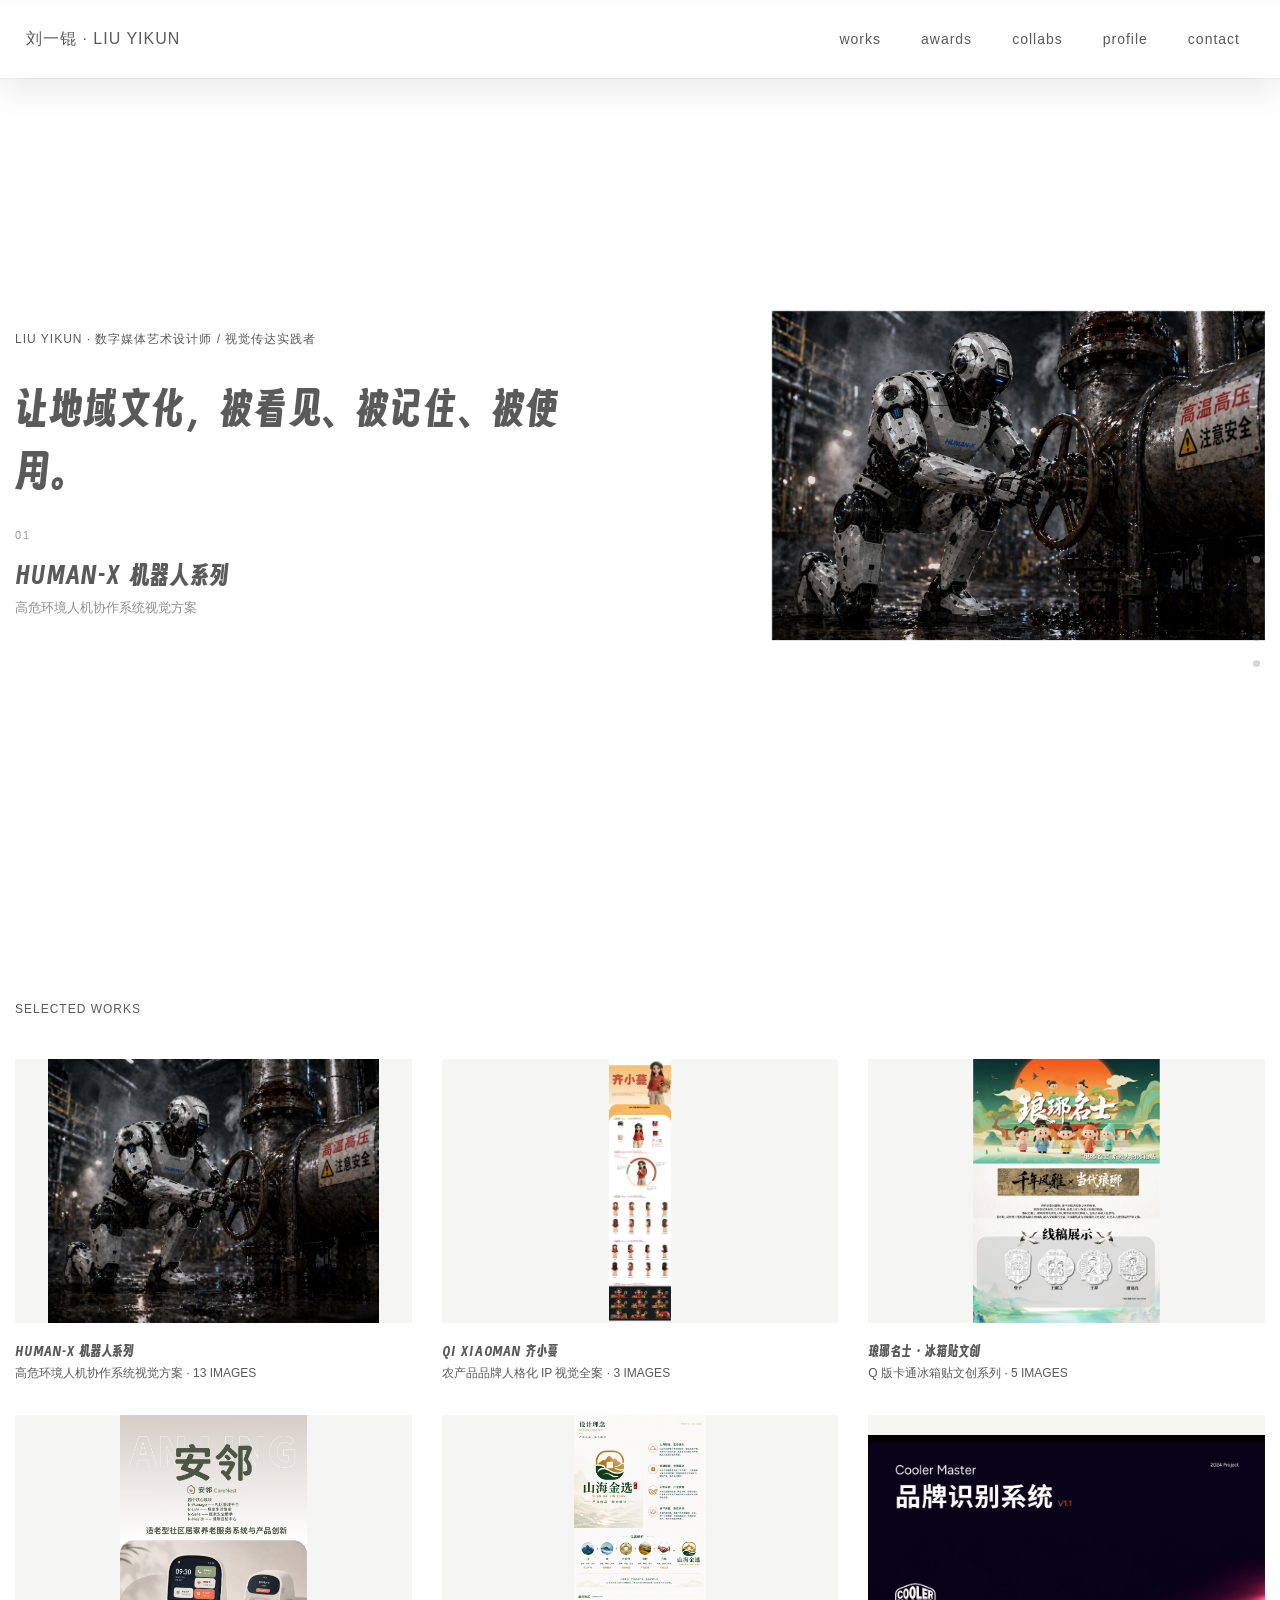
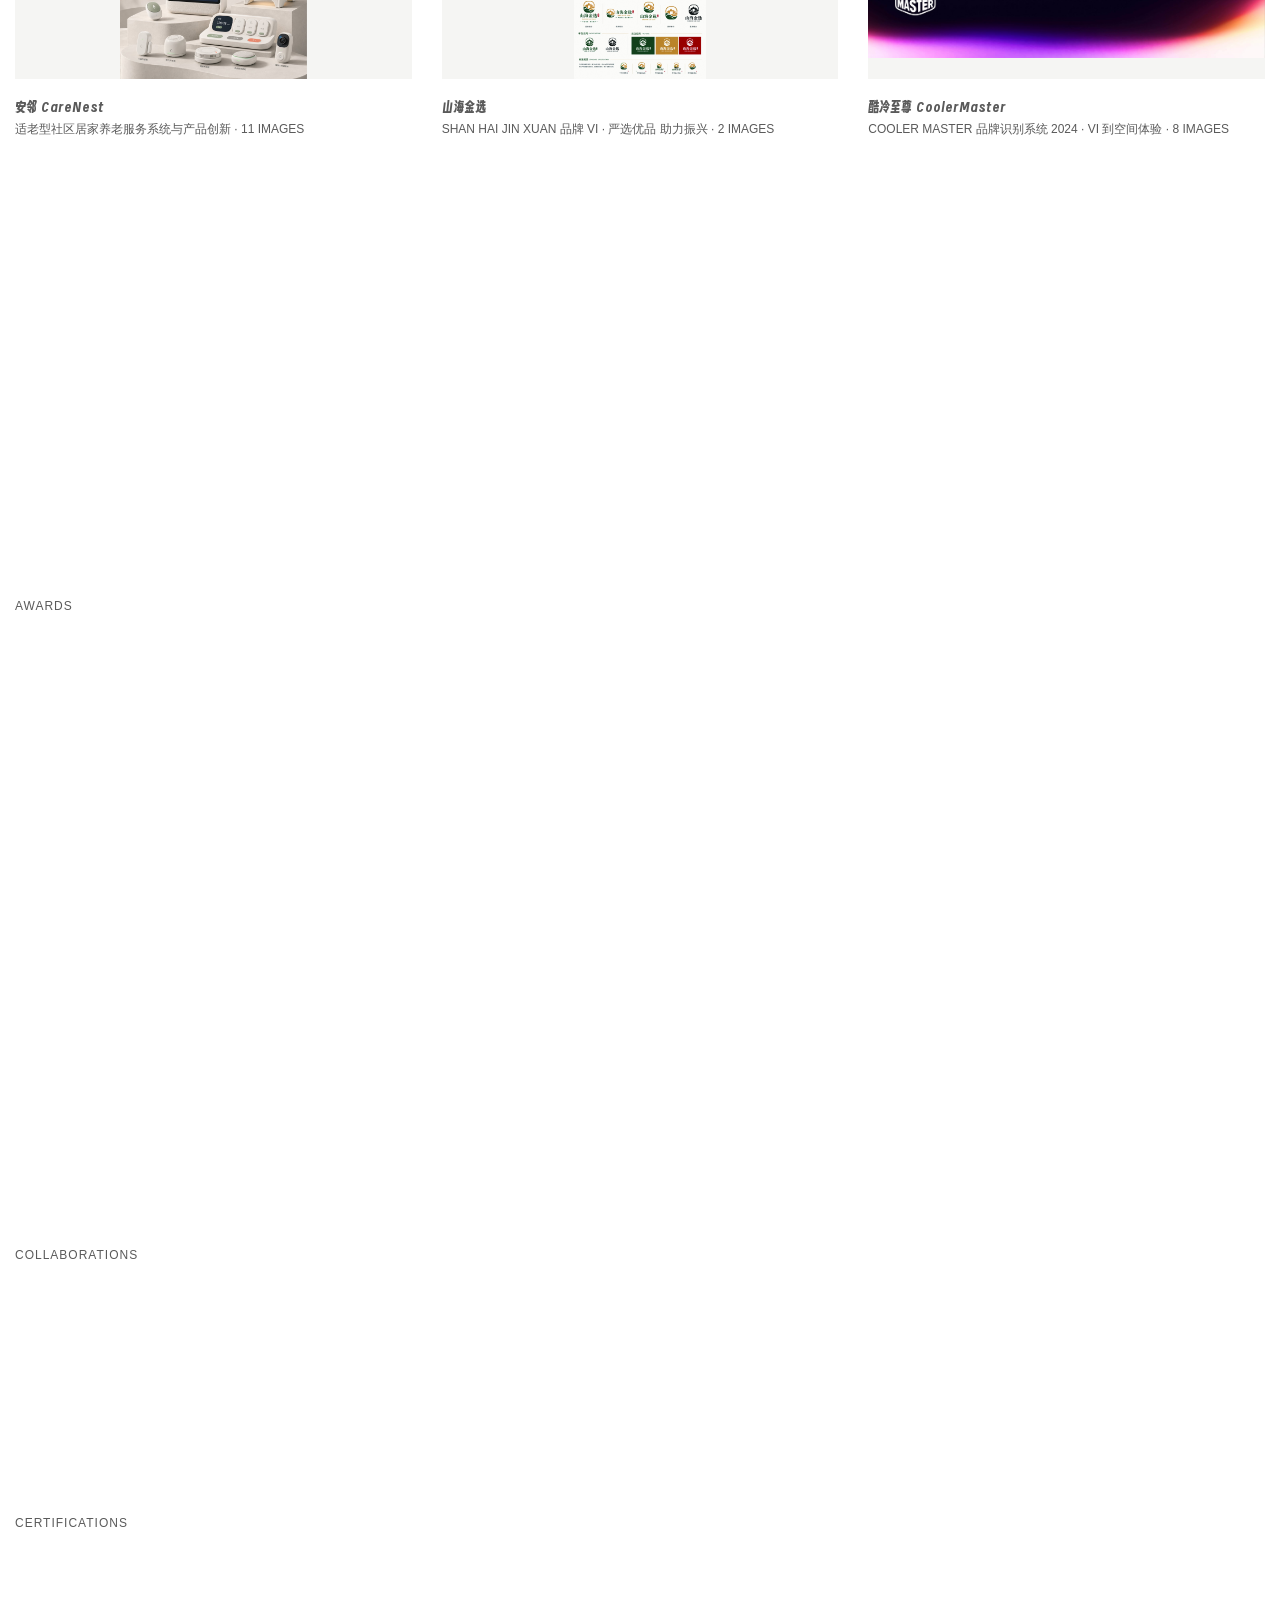
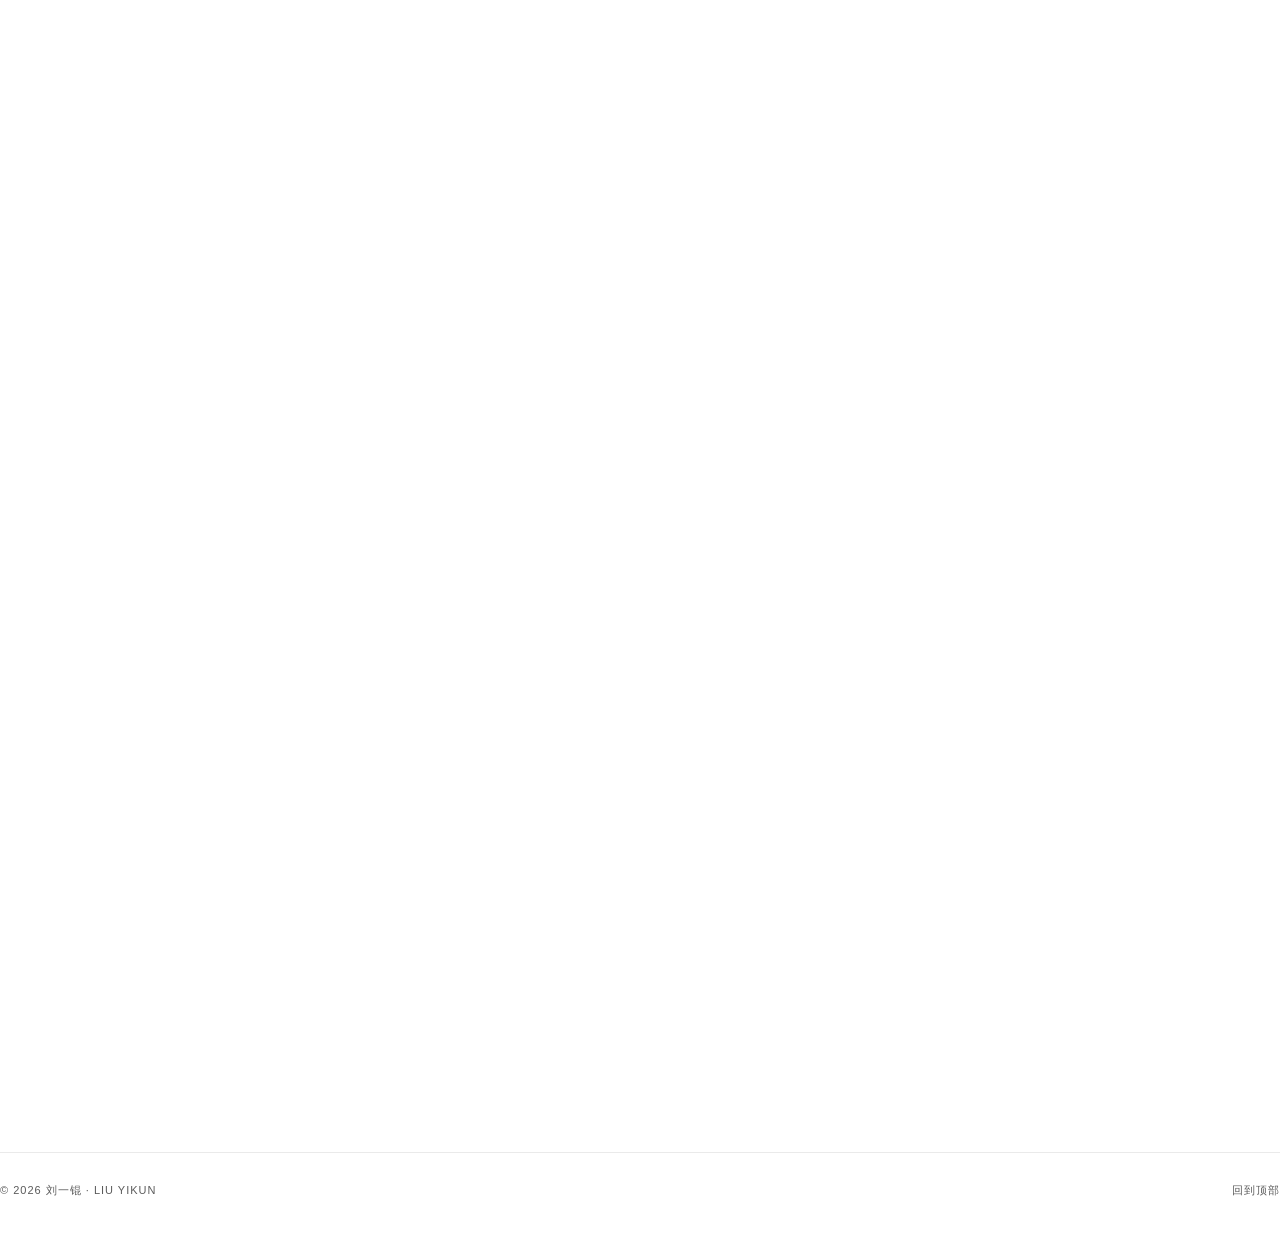
==== index.html @ 80d23b9e "portfolio site" ====
<!DOCTYPE html>
<html lang="zh-CN">
<head>
<meta charset="UTF-8">
<meta name="viewport" content="width=device-width, initial-scale=1.0">
<title>刘一锟 — 作品集 / PORTFOLIO</title>
<link rel="stylesheet" href="style.css">
<script src="nav.js" defer></script>
</head>
<body>

<nav class="top" id="siteTop" aria-label="主导航">
  <div class="peek" role="button" tabindex="0" aria-label="展开导航菜单" aria-expanded="false" title="展开导航"></div>
  <div class="bar">
    <div class="logo"><a href="#top">刘一锟 · LIU YIKUN</a></div>
    <div class="menu">
      <a href="#works">works</a>
      <a href="#awards">awards</a>
      <a href="#collabs">collabs</a>
      <a href="#profile">profile</a>
      <a href="#contact">contact</a>
    </div>
  </div>
</nav>

<main id="top">

  <!-- 首屏：定位语 + 右侧作品图卡轮播 -->
  <header class="hero rv">
    <div class="hero-copy">
      <p class="pre">LIU YIKUN · 数字媒体艺术设计师 / 视觉传达实践者</p>
      <p class="claim">让地域文化，被看见、被记住、被使用。</p>
      <!-- 左侧文案随右侧轮播联动：序号 / 项目名 / 一句话简介；点击整块进入当前项目详情页 -->
      <a class="hero-worklink" id="heroWorkLink" href="work-human-x.html" aria-label="查看当前项目详情页：HUMAN-X 机器人系列">
        <span class="h-no">01</span>
        <h1 class="h-name">HUMAN-X 机器人系列</h1>
        <p class="h-desc">高危环境人机协作系统视觉方案</p>
      </a>
    </div>
    <div class="pic">
      <!-- 右侧图卡轮播：约 4s 淡入淡出自动切换；悬停/按住暂停；点击图卡进入对应作品页 -->
      <div class="hero-slider" id="heroSlider">
        <a class="hero-slide is-active" href="work-human-x.html">
          <img src="assets/images/robot-01.png" alt="HUMAN-X 机器人系列 · 高危环境人机协作系统视觉方案" onerror="this.closest('.hero-slide').classList.add('is-broken');this.dispatchEvent(new Event('slidebroken',{bubbles:true}))">
        </a>
        <a class="hero-slide" href="work-qi-xiaoman.html">
          <img src="assets/images/hero.webp" alt="齐小蔓 · 农产品品牌人格化 IP 视觉全案 主视觉" onerror="this.closest('.hero-slide').classList.add('is-broken');this.dispatchEvent(new Event('slidebroken',{bubbles:true}))">
        </a>
        <a class="hero-slide" href="work-chengqiao.html">
          <img src="assets/images/chengqiao/kv-cover.jpg" alt="程家桥 · 人文生态骑行挑战赛活动视觉" onerror="this.closest('.hero-slide').classList.add('is-broken');this.dispatchEvent(new Event('slidebroken',{bubbles:true}))">
        </a>
        <a class="hero-slide" href="work-shanhai.html">
          <img src="assets/images/shanhai/shanhai-hero.jpg" alt="山海金选 · 品牌 VI 视觉系统 · 元素解析与组合规范" onerror="this.closest('.hero-slide').classList.add('is-broken');this.dispatchEvent(new Event('slidebroken',{bubbles:true}))">
        </a>
        <a class="hero-slide" href="work-coolermaster.html">
          <img src="assets/images/coolermaster/coolermaster-01.jpg" alt="酷冷至尊 · 品牌识别系统 2024" onerror="this.closest('.hero-slide').classList.add('is-broken');this.dispatchEvent(new Event('slidebroken',{bubbles:true}))">
        </a>
        <div class="hero-dots" role="tablist" aria-label="代表作品轮播，点击小圆点切换展示">
          <button class="hero-dot is-active" type="button" role="tab" aria-selected="true" aria-label="切换到 HUMAN-X 机器人系列"></button>
          <button class="hero-dot" type="button" role="tab" aria-selected="false" aria-label="切换到 齐小蔓"></button>
          <button class="hero-dot" type="button" role="tab" aria-selected="false" aria-label="切换到 程家桥"></button>
          <button class="hero-dot" type="button" role="tab" aria-selected="false" aria-label="切换到 山海金选"></button>
          <button class="hero-dot" type="button" role="tab" aria-selected="false" aria-label="切换到 酷冷至尊"></button>
        </div>
        <span class="hero-line" aria-hidden="true"><span class="fill"></span></span>
      </div>
    </div>
  </header>

  <!-- 三个作品格子入口 -->
  <section class="sec wrap" id="works">
    <div class="sec-head">
      <span class="tt">SELECTED WORKS</span>
    </div>
    <div class="works-grid">
      <a class="wcard rv" href="work-human-x.html">
        <div class="thumb">
          <img class="a" src="assets/images/robot-01.png" alt="HUMAN-X 机器人系列主视觉">
          <img class="b" src="assets/images/robot-02.png" alt="高危环境行业痛点分析">
        </div>
        <p class="name">HUMAN-X 机器人系列</p>
        <p class="meta">高危环境人机协作系统视觉方案 · 13 IMAGES</p>
      </a>
      <a class="wcard rv" href="work-qi-xiaoman.html">
        <div class="thumb">
          <img class="a" src="assets/images/sheet-02.jpg" alt="齐小蔓 三视图与表情动作图谱">
          <img class="b" src="assets/images/sheet-03.jpg" alt="齐小蔓 IP多场景应用与周边衍生">
        </div>
        <p class="name">QI XIAOMAN 齐小蔓</p>
        <p class="meta">农产品品牌人格化 IP 视觉全案 · 3 IMAGES</p>
      </a>
      <a class="wcard rv" href="work-langya.html">
        <div class="thumb">
          <img class="a" src="assets/images/badge-01.jpg" alt="琅琊名士冰箱贴 系列团体主视觉">
          <img class="b" src="assets/images/badge-02.jpg" alt="珐琅彩琉璃成品与包装">
        </div>
        <p class="name">琅琊名士 · 冰箱贴文创</p>
        <p class="meta">Q 版卡通冰箱贴文创系列 · 5 IMAGES</p>
      </a>
      <a class="wcard rv" href="work-anlin.html">
        <div class="thumb">
          <img class="a" src="assets/images/anlin/anlin-01.jpg" alt="安邻 CareNest 适老养老系统 项目主视觉">
          <img class="b" src="assets/images/anlin/anlin-02.jpg" alt="安邻 CareNest 系统定位与家庭社区双场景">
        </div>
        <p class="name">安邻 CareNest</p>
        <p class="meta">适老型社区居家养老服务系统与产品创新 · 11 IMAGES</p>
      </a>
      <a class="wcard rv" href="work-shanhai.html">
        <div class="thumb">
          <img class="a" src="assets/images/shanhai/shanhai-01.jpg" alt="山海金选 品牌VI 设计理念与规范">
          <img class="b" src="assets/images/shanhai/shanhai-02.jpg" alt="山海金选 应用展示与产品系列">
        </div>
        <p class="name">山海金选</p>
        <p class="meta">SHAN HAI JIN XUAN 品牌 VI · 严选优品 助力振兴 · 2 IMAGES</p>
      </a>
      <a class="wcard rv" href="work-coolermaster.html">
        <div class="thumb">
          <img class="a" src="assets/images/coolermaster/coolermaster-01.jpg" alt="酷冷至尊 CoolerMaster 品牌识别系统2024 封面">
          <img class="b" src="assets/images/coolermaster/coolermaster-02.jpg" alt="酷冷至尊 OneCM 品牌颜色系统与品牌形象">
        </div>
        <p class="name">酷冷至尊 CoolerMaster</p>
        <p class="meta">COOLER MASTER 品牌识别系统 2024 · VI 到空间体验 · 8 IMAGES</p>
      </a>
      <a class="wcard rv" href="work-myking.html">
        <div class="thumb">
          <img class="a" src="assets/images/myking/myking-01.jpg" alt="卖可 MYKING 门店店招与杯饮 VI 升级（闲饮琅琊）">
          <img class="b" src="assets/images/myking/myking-03.jpg" alt="卖可 MYKING 春日轻甜季 插画海报与手机端推广">
        </div>
        <p class="name">卖可 MYKING</p>
        <p class="meta">便利店品牌升级 VI 延展 · 春日「轻甜季」营销物料 · 3 IMAGES</p>
      </a>
      <a class="wcard rv" href="work-tencent.html">
        <div class="thumb">
          <img class="a" src="assets/images/tencent/tencent-01.jpg" alt="腾讯视频 王嘉尔 音乐结盟发布会直播宣传物料">
          <img class="b" src="assets/images/tencent/tencent-02.jpg" alt="腾讯视频 FM818 王凯生日会物料">
        </div>
        <p class="name">腾讯视频 · 明星直播物料</p>
        <p class="meta">发布会直播 / 生日会线上宣传物料 · 腾讯视频实习 · 2 IMAGES</p>
      </a>
      <a class="wcard rv" href="work-chengqiao.html">
        <div class="thumb">
          <img class="a" src="assets/images/chengqiao/kv-cover.jpg" alt="百年程桥·红绿交响 程家桥街道人文生态骑行挑战赛 主视觉海报">
          <img class="b" src="assets/images/chengqiao/map-route.jpg" alt="骑行挑战赛活动骑行地图 六处打卡点路线">
        </div>
        <p class="name">程家桥 · 人文生态骑行挑战赛</p>
        <p class="meta">2025 上海城市业余联赛 活动视觉与落地物料 · 28 IMAGES</p>
      </a>
    </div>
  </section>

  <!-- 获奖缩略陈列 -->
  <section class="sec wrap" id="awards">
    <div class="sec-head">
      <span class="tt">AWARDS</span>
    </div>
    <div class="awards-grid">
      <div class="award rv">
        <div class="thumbimg"><img src="assets/images/award-01.jpg" alt="首届金彩奖创意品牌设计大赛 三等奖 琅琊古城IP形象设计 获奖证书" loading="lazy"></div>
        <p class="t1">首届“金彩奖”创意品牌设计大赛</p>
        <p class="t2">三等奖 · 琅琊古城 IP 形象设计</p>
        <p class="t3">山东工艺美术学院视觉传达设计学院 · 2026 年 7 月</p>
      </div>
      <div class="award rv">
        <div class="thumbimg"><img src="assets/images/award-02.jpg" alt="首届金彩奖创意品牌设计大赛 二等奖 齐小蔓品牌LOGO与形象设计 获奖证书" loading="lazy"></div>
        <p class="t1">首届“金彩奖”创意品牌设计大赛</p>
        <p class="t2">二等奖 · “齐小蔓”品牌 LOGO 与形象设计</p>
        <p class="t3">山东工艺美术学院视觉传达设计学院 · 2026 年 7 月</p>
      </div>
      <div class="award rv">
        <div class="thumbimg"><img src="assets/images/award-03.jpg" alt="首届金彩奖创意品牌设计大赛 二等奖 山海金选LOGO设计 获奖证书" loading="lazy"></div>
        <p class="t1">首届“金彩奖”创意品牌设计大赛</p>
        <p class="t2">二等奖 · 山海金选 LOGO 设计</p>
        <p class="t3">山东工艺美术学院视觉传达设计学院 · 2026 年 7 月</p>
      </div>
      <div class="award rv">
        <div class="thumbimg"><img src="assets/images/cert-scan-01.jpg" alt="2025第六届山东省精品旅游文创设计大赛 社会组三等奖 琅琊名士人物系列冰箱贴 获奖证书扫描版" loading="lazy"></div>
        <p class="t1">2025 第六届山东省精品旅游文创设计大赛</p>
        <p class="t2">社会组 · 三等奖 · 《琅琊名士-人物系列冰箱贴》</p>
        <p class="t3">山东省文化和旅游厅 等联合颁发 · 2025 年 12 月</p>
      </div>
    </div>
  </section>

  <!-- COLLABORATIONS：合作品牌 / 合作经历；每行一个品牌，复制一个 .prow rv 块即可追加，不渲染空占位 -->
  <section class="sec wrap" id="collabs">
    <div class="sec-head">
      <span class="tt">COLLABORATIONS</span>
    </div>
    <!-- LOGO 墙：灰阶无缝滚动，hover 暂停并恢复品牌原色；内容复制两份实现循环 -->
    <div class="logo-marquee rv">
      <div class="logo-track">
        <div class="logo-group">
          <div class="brand"><img src="assets/images/brands/tencent-video.svg" alt="腾讯视频"><span>腾讯视频</span></div>
          <div class="brand"><img src="assets/images/brands/sd-wenlv.png" alt="山东文旅"><span>山东文旅</span></div>
          <div class="brand"><img src="assets/images/brands/zcool.svg" alt="站酷"><span>站酷</span></div>
          <div class="brand"><img src="assets/images/brands/huaban.svg" alt="花瓣"><span>花瓣</span></div>
          <div class="brand"><img src="assets/images/brands/xiangsheji.png" alt="享设计"><span>享设计</span></div>
          <div class="brand"><img src="assets/images/brands/cooler-master.svg" alt="酷冷至尊"><span>酷冷至尊</span></div>
          <div class="brand"><img src="assets/images/brands/thunderobot.png" alt="雷神"><span>雷神</span></div>
          <div class="brand"><img src="assets/images/brands/sd-caijin-group-t.png" alt="山东财金集团"><span>山东财金集团</span></div>
          <div class="brand"><img src="assets/images/brands/proartist-yajun-t.png" alt="雅浚"></div>
        </div>
        <div class="logo-group" aria-hidden="true">
          <div class="brand"><img src="assets/images/brands/tencent-video.svg" alt=""><span>腾讯视频</span></div>
          <div class="brand"><img src="assets/images/brands/sd-wenlv.png" alt=""><span>山东文旅</span></div>
          <div class="brand"><img src="assets/images/brands/zcool.svg" alt=""><span>站酷</span></div>
          <div class="brand"><img src="assets/images/brands/huaban.svg" alt=""><span>花瓣</span></div>
          <div class="brand"><img src="assets/images/brands/xiangsheji.png" alt=""><span>享设计</span></div>
          <div class="brand"><img src="assets/images/brands/cooler-master.svg" alt=""><span>酷冷至尊</span></div>
          <div class="brand"><img src="assets/images/brands/thunderobot.png" alt=""><span>雷神</span></div>
          <div class="brand"><img src="assets/images/brands/sd-caijin-group-t.png" alt=""><span>山东财金集团</span></div>
          <div class="brand"><img src="assets/images/brands/proartist-yajun-t.png" alt=""></div>
        </div>
      </div>
    </div>
  </section>

  <!-- CERTIFICATIONS：技能认证 / 资质，与赛事获奖分开呈现 -->
  <section class="sec wrap" id="certs">
    <div class="sec-head">
      <span class="tt">CERTIFICATIONS</span>
    </div>
    <div class="certs">
      <div class="cert rv">
        <div class="thumbimg"><img src="assets/images/certificate-ps.jpg" alt="Adobe Photoshop 图像处理专家 结业证书 2021.08" loading="lazy"></div>
        <div class="info">
          <p class="t1">Photoshop 图像处理专家 · 结业证书</p>
          <p class="t2">Expert in Image Editing &amp; Design using Adobe Photoshop · 刘一锟 YIKUN LIU</p>
          <p class="t3">Adobe 授权培训中心 AATC · Zhope Learning Partner · 2021 年 8 月 · 技能认证</p>
        </div>
      </div>
    </div>
  </section>

  <!-- PROFILE -->
  <section class="sec profile wrap" id="profile">
    <div class="prow face rv">
      <img src="assets/images/portrait.jpg" alt="刘一锟">
      <div class="v">刘一锟 <span class="t">数字媒体艺术设计师 · 视觉传达实践者 · 现于临沂市高级财经学校任专业课教师</span></div>
    </div>
    <div class="prow rv">
      <div class="k">INTRO</div>
      <div class="v">
        <p>数字媒体艺术出身，从互联网综艺到本土文化。以品牌 IP 与视觉系统为方法，让地域文化被看见、被记住、被使用。</p>
        <p>商业流量之外，扎根地域文化才是长久的创作根基。既能承接商业化项目、适应高强度排期，也愿意沉下心做文化调研，打磨有厚度的文创作品。</p>
      </div>
    </div>
    <div class="prow rv">
      <div class="k">EDUCATION</div>
      <div class="v">山东工艺美术学院 · 数字媒体艺术专业 <span class="t">以数字媒介的创作功底，打通视觉设计、交互表达与内容叙事</span></div>
    </div>
    <div class="prow rv">
      <div class="k">EXPERIENCE</div>
      <div class="v">
        <div class="job">腾讯视频《明日之子 2》项目组 · 综艺视觉实习<span class="t">互联网综艺的快节奏协作与多任务并行，甲方导向的版本快速迭代——学会把抽象创意转化为符合传播规律、适配大众审美的成品</span></div>
        <div class="job">临沂市高级财经学校 · 专业课教师（现职）<span class="t">离开互联网综艺赛道后，将研究重心转向本土传统文化与数字文旅融合</span></div>
        <div class="job">古城文旅 IP · 地域文创品牌 设计实践<span class="t">符号提炼、IP 人设塑造、宣传物料与视觉系统搭建，用数字媒体技术活化地方历史、挖掘本土人文故事</span></div>
      </div>
    </div>
    <div class="prow rv">
      <div class="k">CAPABILITIES</div>
      <div class="v">品牌 IP 设计 / VI 视觉系统 / 角色设计 / 文旅文创 / 综艺与商业视觉 / 视觉传达</div>
    </div>
  </section>

  <footer class="site wrap" id="contact">
    <div>© <span id="year"></span> 刘一锟 · LIU YIKUN</div>
    <div><a href="#top">回到顶部</a></div>
  </footer>

</main>

<script>
  document.getElementById('year').textContent = new Date().getFullYear();

  // 柔和滚动渐显
  const io = new IntersectionObserver((es) => {
    es.forEach(e => {
      if (e.isIntersecting) { e.target.classList.add('in'); io.unobserve(e.target); }
    });
  }, {threshold:.1, rootMargin:'0px 0px -5% 0px'});
  document.querySelectorAll('.rv').forEach(el => io.observe(el));

  // 导航当前区块（rAF 节流，区块变化时才写样式，避免滚动每帧触发重绘）
  const secs = document.querySelectorAll('section[id], footer[id], header[id]');
  const links = document.querySelectorAll('nav .menu a');
  let curSpy = '';
  const renderSpy = (cur) => {
    links.forEach(a => {
      const on = a.getAttribute('href') === cur;
      a.style.borderBottom = on ? '1px solid #5a5a5a' : 'none';
      a.style.paddingBottom = on ? '2px' : '0';
    });
  };
  const spy = () => {
    let cur = '';
    secs.forEach(s => {
      const r = s.getBoundingClientRect();
      if (r.top <= 150 && r.bottom > 150) cur = '#' + s.id;
    });
    if (cur !== curSpy) { curSpy = cur; renderSpy(cur); }
  };
  let ticking = false;
  addEventListener('scroll', () => {
    if (!ticking) { requestAnimationFrame(() => { spy(); ticking = false; }); ticking = true; }
  }, {passive:true});
  spy();
</script>

<script>
/* 首屏右侧图卡轮播：约 4s 淡入淡出自动切换；
   悬停 / 手指按住暂停；图片加载失败平滑隐藏并跳过；
   右下角小圆点指示器 + 极细进度线（与自动间隔同步） */
(function () {
  'use strict';
  var slider = document.getElementById('heroSlider');
  if (!slider) return;
  var slides = Array.prototype.slice.call(slider.querySelectorAll('.hero-slide'));
  var dots = Array.prototype.slice.call(slider.querySelectorAll('.hero-dot'));
  var STEP = 4000;
  var cur = 0;              // 当前在“可见图”列表中的下标
  var timer = null;
  var hold = false;         // 悬停 / 按住期间为 true

  /* 左侧联动文案：与 .hero-slide 顺序一一对应（来源：各项目详情页 / 素材客观信息） */
  var COPY = [
    {no:'01', name:'HUMAN-X 机器人系列', desc:'高危环境人机协作系统视觉方案', href:'work-human-x.html'},
    {no:'02', name:'QI XIAOMAN 齐小蔓', desc:'农产品品牌人格化 IP 视觉全案', href:'work-qi-xiaoman.html'},
    {no:'03', name:'程家桥 · 人文生态骑行挑战赛', desc:'2025 上海城市业余联赛 活动视觉与落地物料', href:'work-chengqiao.html'},
    {no:'04', name:'山海金选', desc:'SHAN HAI JIN XUAN 品牌 VI · 严选优品 助力振兴', href:'work-shanhai.html'},
    {no:'05', name:'酷冷至尊 CoolerMaster', desc:'COOLER MASTER 品牌识别系统 2024 · VI 到空间体验', href:'work-coolermaster.html'}
  ];
  var copyLink = document.getElementById('heroWorkLink');
  var curCopy = 0;          // 当前已同步的文案下标（与 HTML 首帧一致）
  var copySeq = 0;          // 防并发淡入乱序令牌
  var COPY_FADE = 200;

  /* 左侧文案：淡出 → 替换内容 → 淡入；同项不重复切换 */
  function syncCopy(domIdx) {
    var c = COPY[domIdx];
    if (!copyLink || !c) return;
    if (domIdx === curCopy) return;
    curCopy = domIdx;
    var token = ++copySeq;
    copyLink.classList.add('is-fading');
    setTimeout(function () {
      if (token !== copySeq) return;
      copyLink.querySelector('.h-no').textContent = c.no;
      copyLink.querySelector('.h-name').textContent = c.name;
      copyLink.querySelector('.h-desc').textContent = c.desc;
      copyLink.setAttribute('href', c.href);
      copyLink.setAttribute('aria-label', '查看当前项目详情页：' + c.name);
      copyLink.classList.remove('is-fading');
    }, COPY_FADE);
  }
  function syncCopyFromCur() {
    var v = vis();
    var s = v[cur];
    if (!s) return;
    syncCopy(slides.indexOf(s));
  }

  function isBroken(s) { return s.classList.contains('is-broken'); }
  function vis() { return slides.filter(function (s) { return !isBroken(s); }); }

  function refresh() {
    var v = vis();
    if (!v.length) return;
    slides.forEach(function (s) {
      s.classList.toggle('is-active', s === v[cur]);
    });
    dots.forEach(function (d, i) {
      var s = slides[i];
      var on = s && !isBroken(s) && s === v[cur];
      d.classList.toggle('is-active', !!on);
      d.setAttribute('aria-selected', on ? 'true' : 'false');
      d.style.display = (s && isBroken(s)) ? 'none' : '';
    });
  }
  function restartFill() {
    var fill = slider.querySelector('.hero-line .fill');
    if (!fill) return;
    fill.style.animation = 'none';
    void fill.offsetWidth;
    fill.style.animation = '';
  }
  function activate() {
    refresh();
    syncCopyFromCur();
    if (hold) {
      if (timer) { clearInterval(timer); timer = null; }
      slider.classList.add('is-paused');
      restartFill();
    } else {
      if (timer) clearInterval(timer);
      slider.classList.remove('is-paused');
      slider.classList.add('playing');
      restartFill();
      timer = setInterval(next, STEP);
    }
  }
  function next() {
    var v = vis();
    if (!v.length) return;
    var activeEl = slider.querySelector('.hero-slide.is-active');
    var i = activeEl ? v.indexOf(activeEl) : -1;
    if (i < 0) i = cur < v.length ? cur : -1;
    if (i < 0) i = 0;
    cur = (i + 1) % v.length;
    activate();
  }
  /* 某张图加载失败：从它原位之后取最近的一张有效图展示，避免误跳 */
  function afterBroken(brokenEl) {
    var v = vis();
    if (!v.length) return;
    var bi = slides.indexOf(brokenEl);
    var found = null;
    for (var k = 0; k < v.length; k++) {
      if (slides.indexOf(v[k]) > bi) { found = v[k]; break; }
    }
    if (!found) found = v[0];
    cur = v.indexOf(found);
    activate();
  }
  function goto(slide) {
    var v = vis();
    if (!slide || isBroken(slide)) return;
    var i = v.indexOf(slide);
    if (i < 0) return;
    cur = i;
    activate();
  }

  /* 图片加载失败：内联 onerror 已加 is-broken，此处响应气泡事件平滑跳过 */
  slider.addEventListener('slidebroken', function (e) {
    var s = e.target.closest('.hero-slide');
    if (!s) return;
    if (s.classList.contains('is-active')) { afterBroken(s); }
    else { refresh(); }
  });

  /* 小圆点指示器：点击切换展示（图卡本身负责跳作品页） */
  dots.forEach(function (d, i) {
    d.addEventListener('click', function () { goto(slides[i]); });
  });

  /* 悬停 / 手指按住暂停，离开恢复 */
  slider.addEventListener('mouseenter', function () { hold = true; activate(); });
  slider.addEventListener('mouseleave', function () { if (hold) { hold = false; activate(); } });
  slider.addEventListener('pointerdown', function () { hold = true; activate(); });
  ['pointerup', 'pointercancel', 'pointerleave'].forEach(function (ev) {
    slider.addEventListener(ev, function () {
      if (!hold) return;
      if (slider.matches(':hover')) return;   // 桌面悬停仍按住，不恢复
      hold = false;
      activate();
    });
  });

  /* 首轮兜底：脚本执行前即失败的图（error 事件早于监听注册） */
  slides.forEach(function (s) {
    var img = s.querySelector('img');
    if (img && img.complete && img.naturalWidth === 0) s.classList.add('is-broken');
  });
  var v0 = vis();
  if (v0.length && slides[0] && isBroken(slides[0])) {
    cur = 0;
    goto(v0[0]);
  } else {
    refresh();
  }
  activate();
})();
</script>
</body>
</html>
---- style.css ----
/* 刘一锟 作品集 — nendo 设计语言 */

/* 展示字体：字魂扁桃体（用户提供，标题层用；正文沿用 --sans 保证长文可读性） */
@font-face{
  font-family:'字魂扁桃体';
  src:url('fonts/font-zh.ttf') format('truetype');
  font-weight:400;
  font-style:normal;
  font-display:swap;
}

:root{
  --ink:#5a5a5a;
  --hover:#c0bcbc;
  --line:#eaeaea;
  --bg:#ffffff;
  --sans:"Helvetica Neue", Helvetica, Arial, "PingFang SC", "Hiragino Sans GB", "Microsoft YaHei", "YuGothic", sans-serif;
  --display:'字魂扁桃体', "PingFang SC", "Hiragino Sans GB", "Microsoft YaHei", sans-serif;
}
*{margin:0;padding:0;box-sizing:border-box}
html{scroll-behavior:smooth}
body{
  background:var(--bg);
  color:var(--ink);
  font-family:var(--sans);
  font-size:16px;
  line-height:1.8;
  -webkit-font-smoothing:antialiased;
  overflow-x:hidden;
}
img{display:block;max-width:100%;height:auto}
a{color:inherit}
::selection{background:#eee}

/* 悬停唤出式固定导航：
   平时主体上滑到视口外，仅保留页面顶部 6px 细提示带(.peek)；
   鼠标靠近顶部/点击提示带/滚回顶部时滑出；离开约 400ms 自动收起 */
nav.top{
  position:fixed;top:0;left:0;right:0;z-index:90;
  height:78px;
  pointer-events:none; /* 容器不拦截，仅 peek / bar 可交互 */
}
/* 顶部 6px 提示带：常驻可视；自身+透明延展区即 hover/点击热区 */
nav.top .peek{
  position:absolute;top:0;left:0;right:0;height:6px;z-index:1;
  pointer-events:auto;cursor:pointer;
  background:linear-gradient(180deg,rgba(90,90,90,.45),rgba(90,90,90,.14) 92%);
}
nav.top .peek::after{
  content:'';position:absolute;left:0;right:0;top:6px;height:14px;
}
/* 展开面板：实心毛玻璃 + 阴影，文字不透明；默认收起于视口外 */
nav.top .bar{
  position:absolute;top:0;left:0;right:0;height:78px;z-index:2;
  display:flex;justify-content:space-between;align-items:center;
  padding:0 40px 0 26px;
  background:rgba(255,255,255,.9);
  -webkit-backdrop-filter:blur(16px) saturate(1.1);
  backdrop-filter:blur(16px) saturate(1.1);
  box-shadow:0 1px 0 rgba(0,0,0,.05),0 14px 34px rgba(0,0,0,.08);
  transform:translateY(-100%);
  transition:transform .42s cubic-bezier(.22,1,.36,1);
  pointer-events:auto;
}
nav.top.nav-open .bar{transform:translateY(0)}
nav.top .logo{font-size:16px;font-weight:500;letter-spacing:1px;white-space:nowrap}
nav.top .logo a{text-decoration:none;color:var(--ink)}
nav.top .menu{display:flex;gap:40px}
nav.top .menu a{
  color:var(--ink);text-decoration:none;
  font-size:14px;font-weight:400;letter-spacing:1px;line-height:21px;
  transition:color .5s;
}
nav.top .menu a:hover{color:var(--hover)}

main{padding-top:78px}
.wrap{padding-left:15px;padding-right:15px}

/* ---------- 首页 hero：定位语 + 单张代表图 ---------- */
.hero{
  display:grid;grid-template-columns:minmax(0,1.15fr) minmax(280px,.85fr);
  gap:clamp(40px,7vw,100px);align-items:center;
  min-height:calc(100vh - 78px);
  padding:clamp(48px,9vh,110px) 15px clamp(64px,12vh,150px);
}
.hero .pre{font-size:12px;letter-spacing:1px;margin-bottom:22px}
.hero .claim{
  font-family:var(--display);
  font-size:clamp(25px,3.6vw,42px);font-weight:400;line-height:1.5;letter-spacing:0;
  max-width:13em;
}
/* 左侧联动文案块：随右侧轮播切换，整块可点击跳当前作品详情页 */
.hero-worklink{
  display:block;margin-top:28px;min-height:96px;
  color:var(--ink);text-decoration:none;
  transition:opacity .16s ease;
}
.hero-worklink.is-fading{opacity:0}
.hero-worklink .h-no{
  display:block;font-size:11px;letter-spacing:2px;color:#9a9a9a;margin-bottom:8px;
}
.hero-worklink .h-name{
  font-family:var(--display);
  font-size:clamp(19px,2.2vw,25px);font-weight:400;line-height:1.45;letter-spacing:0;
  transition:color .45s;
}
.hero-worklink .h-desc{
  margin-top:6px;font-size:13px;color:#8f8f8f;line-height:1.8;
  transition:color .45s;
}
.hero-worklink:hover .h-name,.hero-worklink:hover .h-desc{color:var(--hover)}
.hero .pic{justify-self:end;width:min(100%,560px)}

/* ---------- 首页 hero 右侧作品图卡轮播（淡入淡出） ---------- */
.hero-slider{
  position:relative;
  width:min(100%,560px);
  aspect-ratio:3/2;
  background:#fff;
}
/* 兼容兜底：显式撑起 3:2 容器高度（部分渲染引擎对纯 absolute 子元素 + aspect-ratio 不给高度） */
.hero-slider::before{
  content:'';display:block;padding-top:66.6667%;
  pointer-events:none;
}
.hero-slide{
  position:absolute;inset:0;display:block;
  opacity:0;visibility:hidden;
  transition:opacity .9s ease;
}
.hero-slide.is-active{opacity:1;visibility:visible;z-index:1}
.hero-slide img{width:100%;height:100%;object-fit:cover}
/* 竖长海报在 3:2 容器内取中上段（品牌元素解析区），避免裁到顶部不完整 logo */
.hero-slider a:nth-of-type(4) img{object-position:50% 45%}
/* 酷冷至尊封面：品牌识别系统标题与 LOGO 位于画面左侧，左对齐完整呈现 */
.hero-slider a:nth-of-type(5) img{object-position:left center}
.hero-slide.is-broken{opacity:0;visibility:hidden;pointer-events:none}
/* 右下角指示器：小圆点行 + 极细进度线 */
.hero-dots{
  position:absolute;right:0;bottom:-32px;z-index:2;
  display:flex;flex-direction:column;align-items:flex-end;gap:8px;
}
.hero-dot{
  width:18px;height:18px;padding:0;border:0;background:none;
  display:flex;align-items:center;justify-content:center;
  cursor:pointer;
}
.hero-dot::before{
  content:'';width:7px;height:7px;border-radius:50%;
  background:rgba(90,90,90,.25);
  transition:background .4s ease;
}
.hero-dot.is-active::before{background:#5a5a5a}
.hero-line{
  display:block;width:100%;height:1px;
  background:rgba(90,90,90,.16);
  overflow:hidden;
}
.hero-line .fill{
  display:block;height:100%;width:100%;
  background:#5a5a5a;
  transform:scaleX(0);transform-origin:left;
}
.hero-slider.playing .hero-line .fill{animation:hero-progress 4s linear forwards}
.hero-slider.is-paused .hero-line .fill{animation-play-state:paused}
@keyframes hero-progress{from{transform:scaleX(0)}to{transform:scaleX(1)}}

/* ---------- 通用区块 ---------- */
.sec,.profile,.hero,.dhead,.dbody,.pn-wrap{scroll-margin-top:90px}
.sec{padding-top:clamp(70px,11vh,130px)}
.sec-head{display:flex;justify-content:space-between;align-items:baseline;margin-bottom:38px}
.sec-head .tt{font-size:12px;letter-spacing:1px}
.sec-head .more{font-size:12px;letter-spacing:1px;text-decoration:none;color:var(--ink);transition:color .5s}
.sec-head .more:hover{color:var(--hover)}

/* 作品格子入口（双图平滑过渡）5 项目：桌面 3 列自然换行 3+2 */
.works-grid{display:grid;grid-template-columns:repeat(3,1fr);gap:30px}
.wcard{display:block;color:inherit;text-decoration:none}
.thumb{position:relative;aspect-ratio:3/2;overflow:hidden;background:#f5f5f3}
.thumb img{
  position:absolute;inset:0;width:100%;height:100%;object-fit:contain;
  opacity:0;transition:opacity .9s ease;
}
.thumb img.a{opacity:1}
.wcard:hover .thumb img.a{opacity:0}
.wcard:hover .thumb img.b{opacity:1}
.wcard .name{margin-top:16px;font-size:14px;font-weight:400;line-height:1.5;color:var(--ink);transition:color .5s;font-family:var(--display)}
.wcard .meta{margin-top:3px;font-size:12px;color:var(--ink)}
.wcard:hover .name{color:var(--hover)}

/* ---------- 获奖缩略陈列 ---------- */
.awards-grid{display:grid;grid-template-columns:repeat(4,1fr);gap:30px;align-items:start}
.award .thumbimg{background:#f7f7f5}
.award .thumbimg img{width:100%}
.award .t1{margin-top:14px;font-size:13px;font-weight:400;line-height:1.6;font-family:var(--display)}
.award .t2{margin-top:3px;font-size:12px;line-height:1.7}
.award .t3{margin-top:3px;font-size:11px;line-height:1.7}

/* ---------- 技能认证（与赛事获奖分开呈现） ---------- */
.certs{display:flex;gap:30px;flex-wrap:wrap;align-items:flex-start}
.cert{display:flex;gap:24px;flex-wrap:wrap;max-width:680px}
.cert .thumbimg{width:210px;flex:none;background:#f7f7f5}
.cert .thumbimg img{width:100%}
.cert .info{min-width:260px;flex:1;padding-top:2px}
.cert .t1{font-size:14px;font-weight:400;line-height:1.6;font-family:var(--display)}
.cert .t2{margin-top:6px;font-size:12px;line-height:1.9}
.cert .t3{margin-top:4px;font-size:11px;line-height:1.9}

/* ---------- COLLABORATIONS：灰阶滚动 LOGO 墙 ---------- */
.logo-marquee{
  overflow:hidden;
  background:#2b2b2b;
  padding:clamp(26px,4vw,40px) 0;
}
.logo-track{
  display:flex;
  width:max-content;
  animation:logo-scroll 30s linear infinite;
  will-change:transform;
}
.logo-group{
  display:flex;align-items:center;flex:none;
  gap:clamp(34px,6vw,72px);
  padding-left:clamp(34px,6vw,72px);
  padding-right:clamp(34px,6vw,72px);
}
.logo-marquee:hover .logo-track{animation-play-state:paused}
.logo-track .brand{
  display:inline-flex;align-items:center;
  flex:none;
  gap:8px;white-space:nowrap;
}
.logo-track .brand img{
  flex:none;
  max-height:30px;width:auto;height:auto;
  filter:grayscale(1) brightness(0) invert(1);
  opacity:.92;
  transition:filter .45s ease,opacity .45s ease;
}
.logo-track .brand span{
  font-size:13px;line-height:1;
  color:#d8d8d8;letter-spacing:.05em;
  transition:color .45s ease;
}
.logo-track .brand:hover img{filter:none;opacity:1}
.logo-track .brand:hover span{color:#fff}
@keyframes logo-scroll{
  from{transform:translateX(0)}
  to{transform:translateX(-50%)}
}

/* ---------- PROFILE 记录式 ---------- */
.profile{padding-top:clamp(60px,10vh,110px)}
.prow{
  display:grid;grid-template-columns:170px 1fr;gap:20px 44px;
  padding:20px 0;border-top:1px solid var(--line);
  font-size:15px;
}
.prow:last-of-type{border-bottom:1px solid var(--line)}
.prow .k{font-size:12px;letter-spacing:1px;padding-top:6px}
.prow .v{max-width:52em;line-height:2}
.prow .v b{font-weight:700}
.prow .v .t{display:block;font-size:13px;margin-top:2px}
.prow.face{align-items:start}
.prow.face img{width:180px}
.prow.face .v{line-height:1.9}
.prow .job{margin-bottom:16px}

/* ---------- footer ---------- */
footer.site{
  margin-top:clamp(70px,12vh,140px);
  border-top:1px solid var(--line);
  padding:28px 0 40px;
  display:flex;justify-content:space-between;gap:14px;flex-wrap:wrap;
  font-size:11px;letter-spacing:1px;color:var(--ink);
}
footer.site a{color:var(--ink);text-decoration:none;transition:color .5s}
footer.site a:hover{color:var(--hover)}

/* ---------- 详情页 ---------- */
.dhead{padding:clamp(34px,8vh,90px) 15px 10px}
.dhead .crumb{font-size:12px;letter-spacing:1px;margin-bottom:26px}
.dhead .crumb a{text-decoration:none;color:var(--ink);border-bottom:1px solid transparent;transition:color .5s,border-bottom-color .5s}
.dhead .crumb a:hover{color:var(--hover);border-bottom-color:var(--hover)}
.dhead h1{font-family:var(--display);font-size:clamp(24px,3.2vw,34px);font-weight:400;line-height:1.45}
.dhead .en{margin-top:8px;font-size:14px}
.dhead .desc{margin-top:20px;max-width:46em;font-size:14px;line-height:2}
.dbody{padding-bottom:0}
.dbody .full{margin:0}
.dbody .full img{width:100%}
.gcap{margin-top:16px;max-width:52em}
.gcap .t{font-size:14px;font-weight:700;line-height:1.6}
.gcap .d{margin-top:6px;font-size:14px;line-height:2}
.shots{display:grid;grid-template-columns:repeat(3,1fr);gap:30px;margin-top:40px;align-items:start}
.shots.cols2{grid-template-columns:repeat(2,1fr)}
.shots figure{margin:0}
.shots img{width:100%}
/* 相邻项目切换 */
.pn{
  margin-top:clamp(60px,10vh,110px);
  border-top:1px solid var(--line);
  padding:36px 0 48px;
  display:flex;justify-content:space-between;gap:24px;
}
.pn a{text-decoration:none;color:var(--ink);transition:color .5s}
.pn a:hover{color:var(--hover)}
.pn .d{display:block;font-size:11px;letter-spacing:1px;margin-bottom:5px}
.pn .n{font-size:14px;font-weight:400;line-height:1.6;font-family:var(--display)}
.pn .next{margin-left:auto;text-align:right}

/* ---------- 柔和滚动渐显 ---------- */
.rv{opacity:0;transform:translateY(18px);transition:opacity .9s ease,transform 1s cubic-bezier(.16,1,.3,1)}
.rv.in{opacity:1;transform:none}

/* ---------- 响应式 ---------- */
@media (max-width:1000px){
  .hero{grid-template-columns:1fr;min-height:auto;padding-top:70px}
  .hero .pic{justify-self:start}
  .works-grid{grid-template-columns:1fr 1fr}
  .awards-grid{grid-template-columns:1fr 1fr}
}
@media (max-width:760px){
  nav.top .bar{padding:0 18px 0 18px}
  nav.top .menu{gap:22px}
  nav.top .menu a{font-size:13px}
  .works-grid,.shots,.shots.cols2{grid-template-columns:1fr}
  .shots{gap:26px}
  .prow{grid-template-columns:1fr;gap:6px}
  .awards-grid{grid-template-columns:1fr 1fr;gap:20px}
  .logo-track .brand img{max-height:26px}
  /* 认证卡片：缩略图与文字块不再受固定宽度/最小宽度挤压 */
  .cert .thumbimg{width:min(210px,100%)}
  .cert .info{min-width:0}
  .pn{flex-wrap:wrap}
}
@media (hover:none){
  /* 触屏：关自动滚动，改为原生横向滑动 */
  .logo-track{animation:none}
  .logo-marquee{overflow-x:auto;overscroll-behavior-x:contain;-webkit-overflow-scrolling:touch}
  /* 触屏：顶部提示带点击目标适当加大 */
  nav.top .peek::after{height:34px}
}
/* ---------- 手机端（360–430px）适配 ---------- */
@media (max-width:560px){
  /* 正文与行高：手机长文阅读舒适区 */
  body{font-size:15px;line-height:1.85;-webkit-text-size-adjust:100%}

  /* 导航：品牌 / 菜单分两行，菜单项加大点按区域，避免 5 个入口被挤出屏幕 */
  nav.top .bar{
    height:auto;min-height:70px;
    flex-direction:column;align-items:flex-start;justify-content:center;
    gap:6px;padding:10px 16px 12px;
  }
  nav.top .logo{font-size:14px}
  nav.top .menu{gap:20px;width:100%;flex-wrap:wrap}
  nav.top .menu a{font-size:12.5px;letter-spacing:.06em;padding:5px 0;touch-action:manipulation}
  /* 顶部提示带加高，手指更容易点到 */
  nav.top .peek{height:8px}
  nav.top .peek::after{height:42px}

  /* 首屏：左文右图改上下堆叠；轮播图满宽并保持 3:2，只裁切不拉伸 */
  .hero{grid-template-columns:1fr;gap:34px;padding:52px 15px 76px}
  .hero .pre{font-size:11px;line-height:1.7;margin-bottom:16px}
  .hero .claim{font-size:clamp(22px,6.6vw,28px);line-height:1.5;max-width:100%}
  .hero-worklink{margin-top:22px;min-height:0}
  .hero-worklink .h-name{font-size:18px;line-height:1.45}
  .hero-worklink .h-desc{font-size:12.5px;line-height:1.75}
  .hero .pic{width:100%;justify-self:stretch}
  .hero-slider{width:100%}
  .hero-dots{bottom:-36px;gap:2px}
  .hero-dot{width:28px;height:28px}

  /* 作品格子 / 详情页图组：单列排布 */
  .works-grid{gap:26px}
  .wcard .name{font-size:15px}
  .wcard .meta{font-size:12px;line-height:1.7}
  .shots{gap:22px;margin-top:28px}

  /* 详情页头部与图注 */
  .dhead{padding:28px 15px 8px}
  .dhead .crumb{margin-bottom:18px}
  .dhead h1{font-size:clamp(20px,6.2vw,26px)}
  .dhead .en{font-size:13px;line-height:1.8}
  .dhead .desc{font-size:13.5px;line-height:1.95}
  .gcap{margin-top:12px}
  .gcap .t{font-size:13px}
  .gcap .d{font-size:13.5px;line-height:1.9}
  .pn{gap:18px}
  .pn .n{font-size:13.5px}

  /* 合作品牌墙：左右出血铺满，手指横向滑动 */
  .logo-marquee{margin:0 -15px;padding:22px 0}
  .logo-group{padding-left:22px;padding-right:22px;gap:26px}
  .logo-track .brand img{max-height:24px}
  .logo-track .brand span{font-size:12px}

  /* 认证 / 个人档案 */
  .certs{display:block}
  /* 认证卡片：窄屏改竖排堆叠，避免缩略图占宽后文字列被挤成每行一两个字 */
  .cert{flex-direction:column;gap:14px;max-width:100%}
  .cert .thumbimg{width:min(210px,100%)}
  .cert .info{width:100%;min-width:0}
  .cert .t1,.cert .t2,.cert .t3{max-width:100%}
  .cert .t2,.cert .t3{font-size:12px;line-height:1.85}
  .prow.face img{width:min(180px,100%)}
  .prow .v{font-size:13.5px;line-height:1.9}
  footer.site{padding:22px 0 34px}
}
/* 触屏窄屏：隐藏为无缝滚动准备的重复副本，避免手指横滑时重复浏览 */
@media (hover:none) and (max-width:560px){
  .logo-group[aria-hidden="true"]{display:none}
}

@media (prefers-reduced-motion:reduce){
  .rv{opacity:1;transform:none;transition:none}
  .thumb img{transition:none}
  .logo-track{animation:none}
  nav.top .bar{transition:none}
  .hero-slide{transition:none}
  .hero-line .fill{animation:none}
}
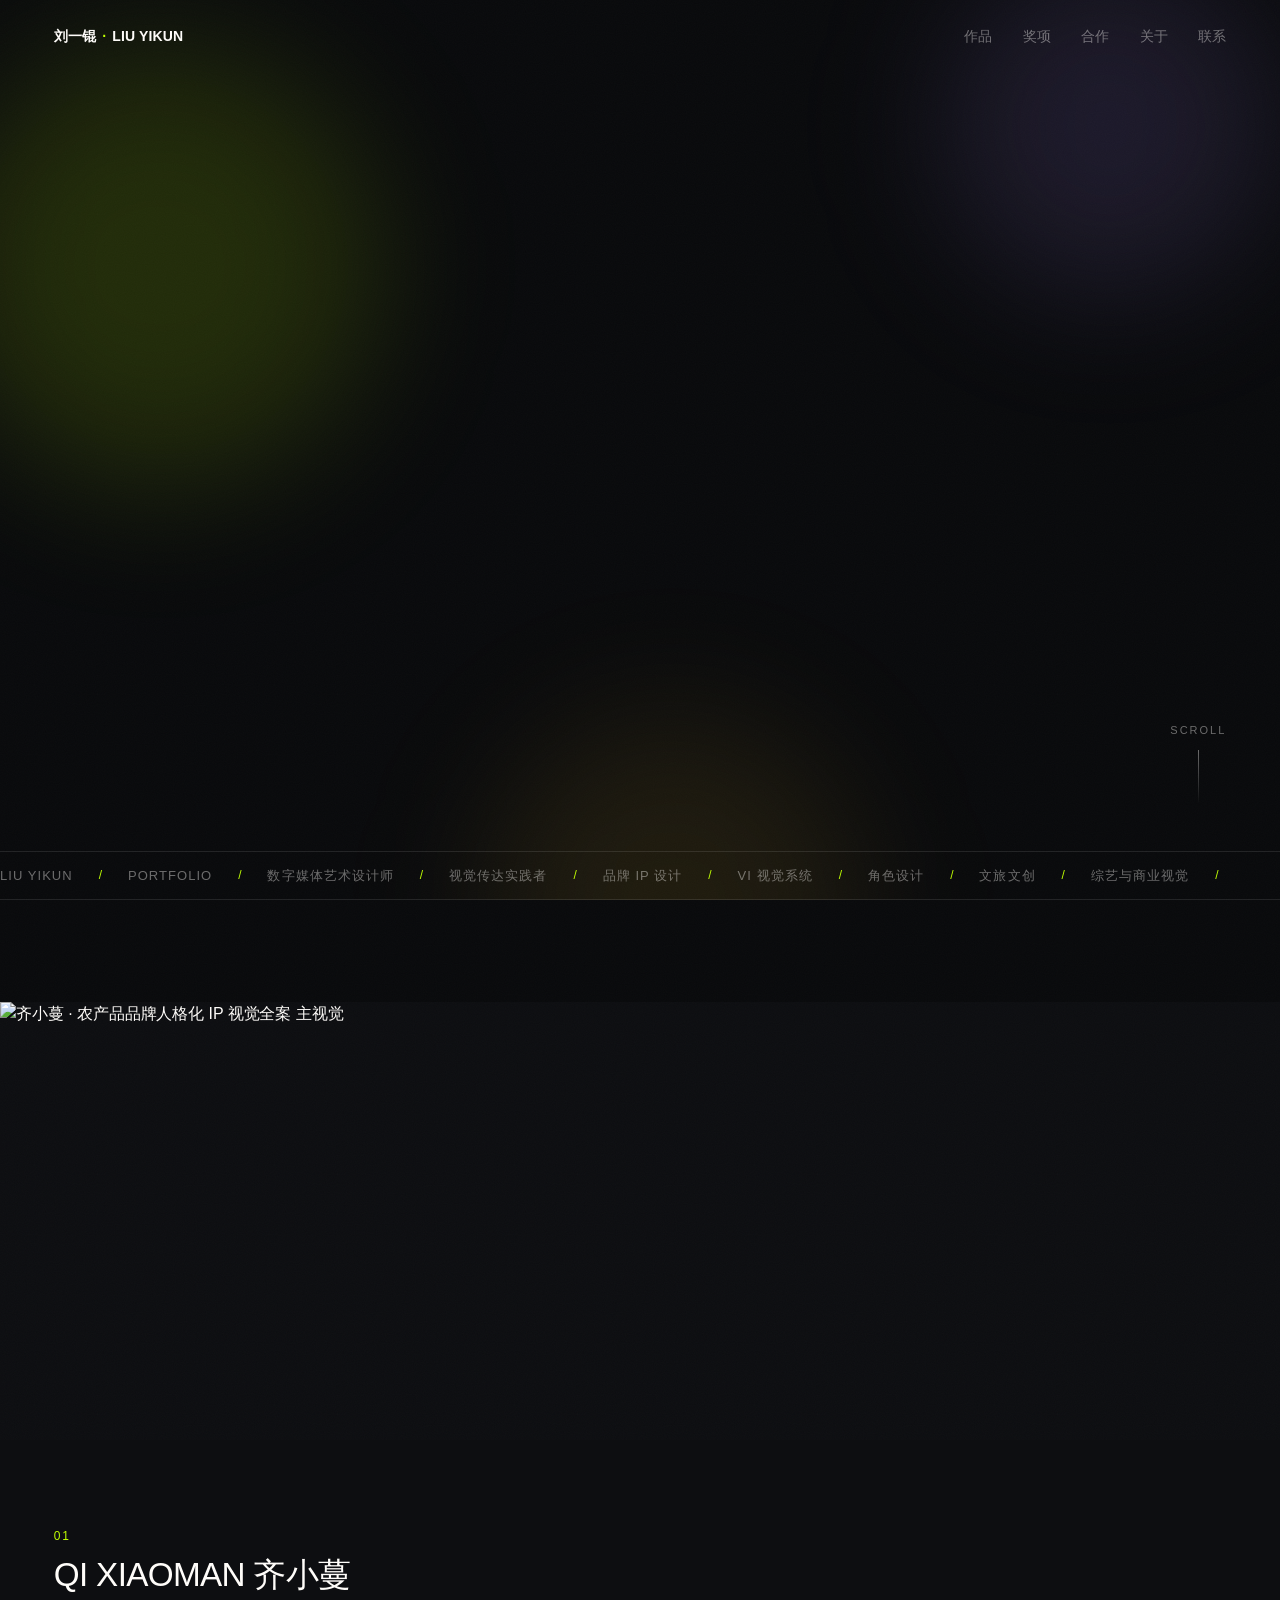
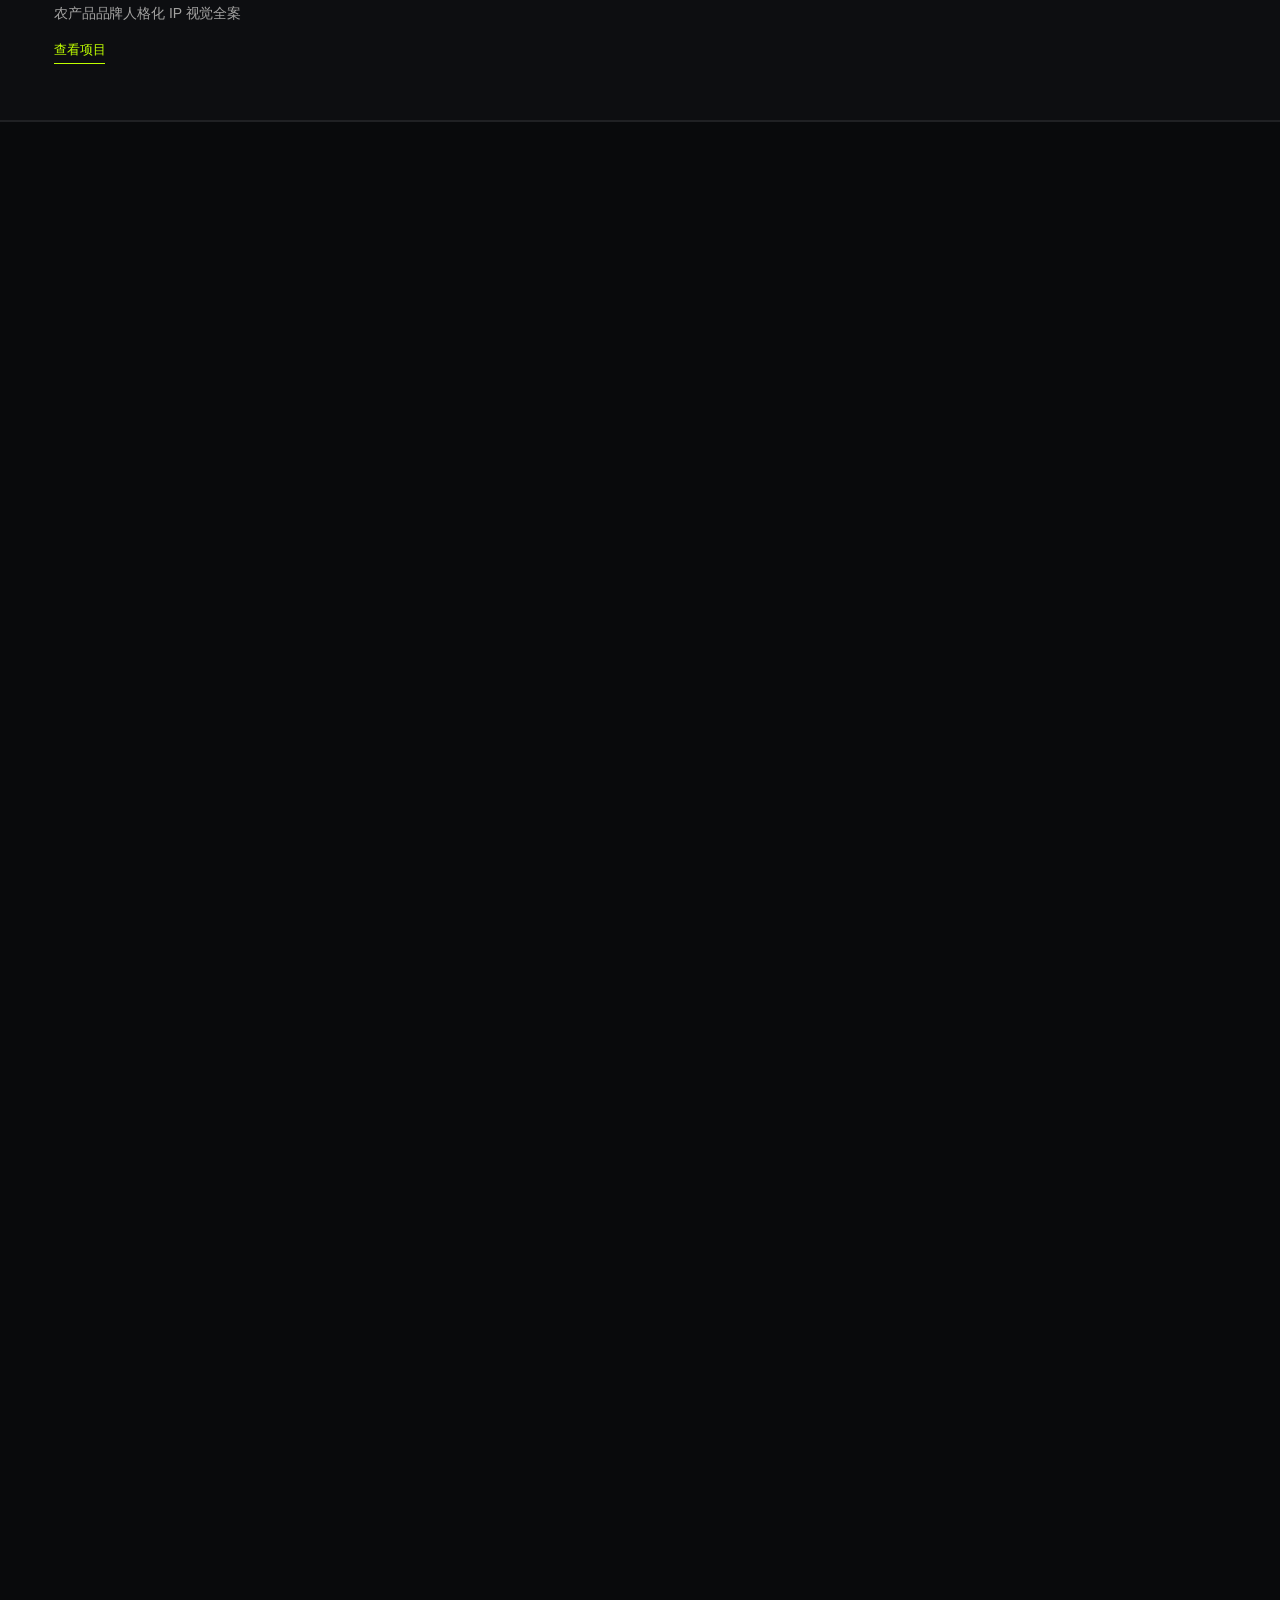
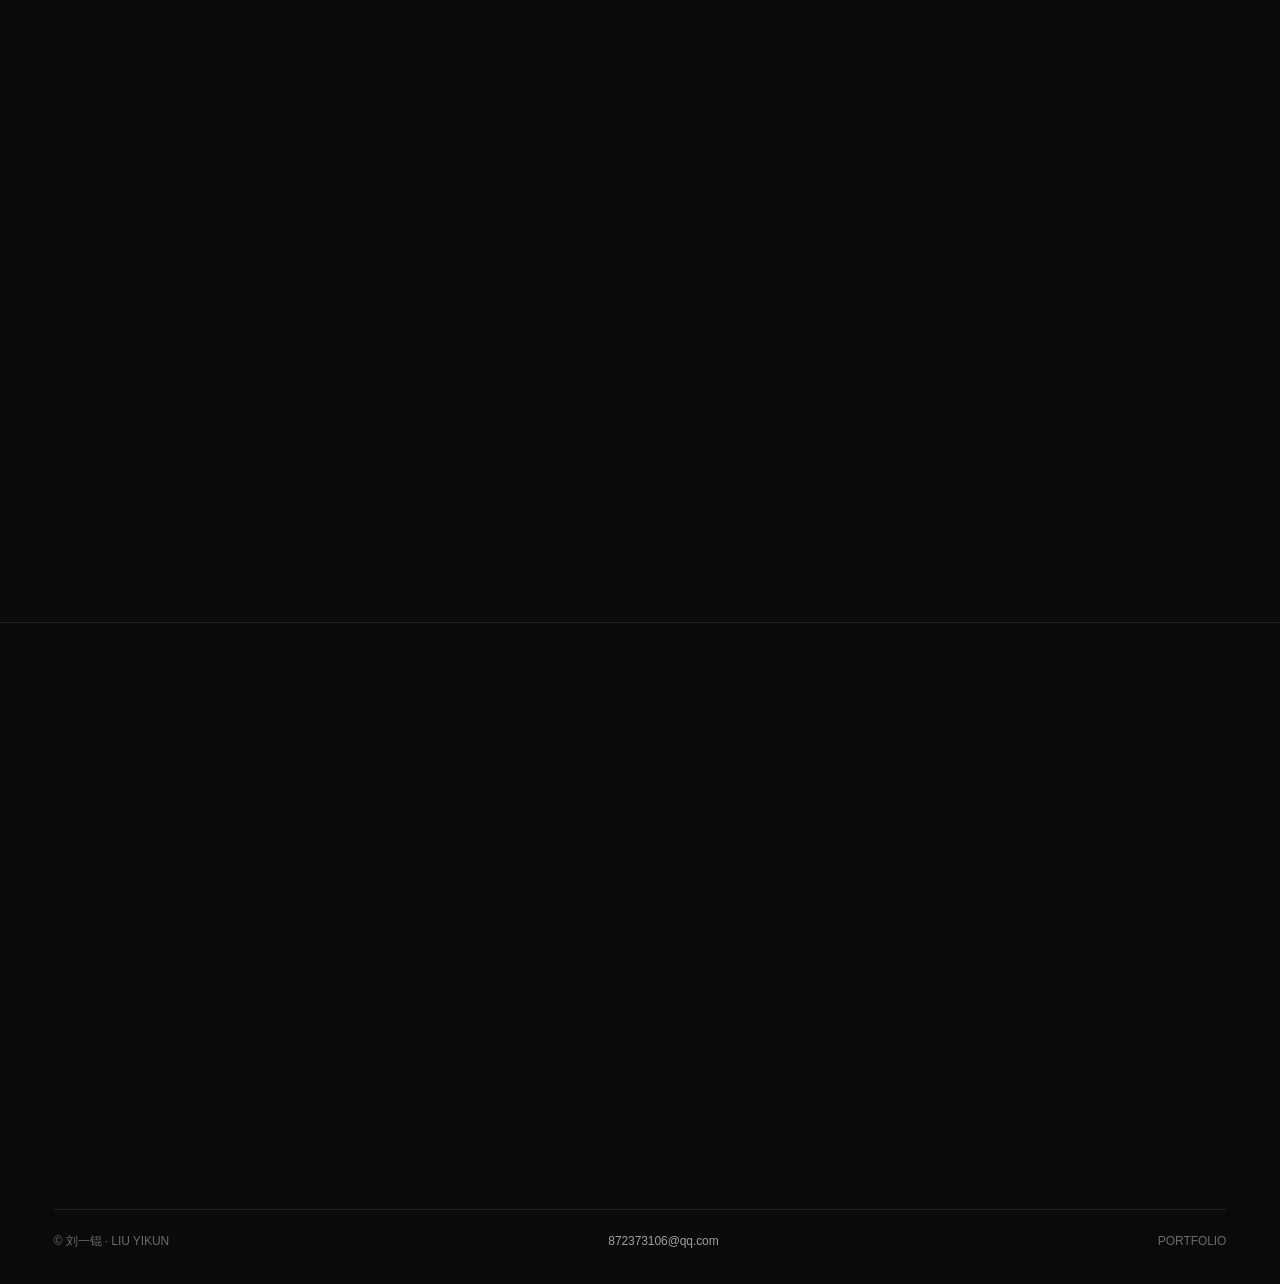
==== commit 531f239a: "奖项证书取景下移：露出奖项与红章" ====
--- a/index.html
+++ b/index.html
@@ -1,476 +1,413 @@
-<!DOCTYPE html>
+﻿<!DOCTYPE html>
 <html lang="zh-CN">
 <head>
 <meta charset="UTF-8">
 <meta name="viewport" content="width=device-width, initial-scale=1.0">
 <title>刘一锟 — 作品集 / PORTFOLIO</title>
-<link rel="stylesheet" href="style.css">
-<script src="nav.js" defer></script>
+<meta name="description" content="刘一锟 · LIU YIKUN — 数字媒体艺术设计师 / 视觉传达实践者。作品集：品牌 IP、VI 视觉系统、文旅文创与商业视觉。">
+<link rel="preload" as="image" href="assets/images/qxm/qxm-kv.jpg">
+<link rel="stylesheet" href="style.css?v=20260911b">
+<script src="main.js?v=20260910d" defer></script>
 </head>
-<body>
-
-<nav class="top" id="siteTop" aria-label="主导航">
-  <div class="peek" role="button" tabindex="0" aria-label="展开导航菜单" aria-expanded="false" title="展开导航"></div>
-  <div class="bar">
-    <div class="logo"><a href="#top">刘一锟 · LIU YIKUN</a></div>
-    <div class="menu">
-      <a href="#works">works</a>
-      <a href="#awards">awards</a>
-      <a href="#collabs">collabs</a>
-      <a href="#profile">profile</a>
-      <a href="#contact">contact</a>
-    </div>
-  </div>
-</nav>
+<body class="page-home">
+
+<header class="topbar" id="siteTop">
+  <a class="brand" href="index.html">刘一锟<span class="dot">·</span>LIU YIKUN</a>
+  <nav class="nav" aria-label="主导航">
+      <a href="#works" data-spy>作品</a>
+      <a href="#awards" data-spy>奖项</a>
+      <a href="#collabs" data-spy>合作</a>
+      <a href="#profile" data-spy>关于</a>
+      <a href="#contact" data-spy>联系</a>
+  </nav>
+</header>
 
 <main id="top">
 
-  <!-- 首屏：定位语 + 右侧作品图卡轮播 -->
-  <header class="hero rv">
-    <div class="hero-copy">
-      <p class="pre">LIU YIKUN · 数字媒体艺术设计师 / 视觉传达实践者</p>
-      <p class="claim">让地域文化，被看见、被记住、被使用。</p>
-      <!-- 左侧文案随右侧轮播联动：序号 / 项目名 / 一句话简介；点击整块进入当前项目详情页 -->
-      <a class="hero-worklink" id="heroWorkLink" href="work-human-x.html" aria-label="查看当前项目详情页：HUMAN-X 机器人系列">
-        <span class="h-no">01</span>
-        <h1 class="h-name">HUMAN-X 机器人系列</h1>
-        <p class="h-desc">高危环境人机协作系统视觉方案</p>
-      </a>
-    </div>
-    <div class="pic">
-      <!-- 右侧图卡轮播：约 4s 淡入淡出自动切换；悬停/按住暂停；点击图卡进入对应作品页 -->
-      <div class="hero-slider" id="heroSlider">
-        <a class="hero-slide is-active" href="work-human-x.html">
-          <img src="assets/images/robot-01.png" alt="HUMAN-X 机器人系列 · 高危环境人机协作系统视觉方案" onerror="this.closest('.hero-slide').classList.add('is-broken');this.dispatchEvent(new Event('slidebroken',{bubbles:true}))">
+  <section class="hero">
+    <div class="hero-blobs" aria-hidden="true"><i></i><i></i><i></i></div>
+    <div class="hero-inner wrap">
+      <p class="kicker rv">LIU YIKUN · 数字媒体艺术设计师 / 视觉传达实践者</p>
+      <h1 class="wordmark rv">liu<span class="wm-accent">yikun</span><span class="wm-dot">.</span></h1>
+      <p class="wordmark-cn rv">作品集<span class="wm-sep">/</span>PORTFOLIO</p>
+      <p class="claim-src rv">「设计不是一种技能，而是捕捉事物本质的感觉能力与洞察能力。」— 原研哉《设计中的设计》</p>
+      <div class="hero-cta rv">
+        <a class="btn-line" href="#works">查看全部作品</a>
+        <a class="btn-line ghost" href="#profile">关于我</a>
+      </div>
+    </div>
+    <div class="marquee" aria-hidden="true">
+      <div class="marquee-track">
+        <span class="mq-item">LIU YIKUN</span><span class="mq-sep">/</span>
+        <span class="mq-item">PORTFOLIO</span><span class="mq-sep">/</span>
+        <span class="mq-item">数字媒体艺术设计师</span><span class="mq-sep">/</span>
+        <span class="mq-item">视觉传达实践者</span><span class="mq-sep">/</span>
+        <span class="mq-item">品牌 IP 设计</span><span class="mq-sep">/</span>
+        <span class="mq-item">VI 视觉系统</span><span class="mq-sep">/</span>
+        <span class="mq-item">角色设计</span><span class="mq-sep">/</span>
+        <span class="mq-item">文旅文创</span><span class="mq-sep">/</span>
+        <span class="mq-item">综艺与商业视觉</span><span class="mq-sep">/</span>
+      </div>
+    </div>
+    <span class="scroll-hint" aria-hidden="true">SCROLL<span class="sh-line"></span></span>
+  </section>
+
+  <section class="reel" id="reel" aria-label="代表作品轮播">
+    <div class="reel-stage">
+      <div class="reel-slider" id="reelSlider">
+        <a class="reel-slide is-active" href="work-qi-xiaoman.html" aria-label="齐小蔓 · 农产品品牌人格化 IP 视觉全案 主视觉">
+          <img src="assets/images/qxm/qxm-kv.jpg" alt="齐小蔓 · 农产品品牌人格化 IP 视觉全案 主视觉">
         </a>
-        <a class="hero-slide" href="work-qi-xiaoman.html">
-          <img src="assets/images/hero.webp" alt="齐小蔓 · 农产品品牌人格化 IP 视觉全案 主视觉" onerror="this.closest('.hero-slide').classList.add('is-broken');this.dispatchEvent(new Event('slidebroken',{bubbles:true}))">
+        <a class="reel-slide" href="work-chengqiao.html" aria-label="程家桥 · 人文生态骑行挑战赛活动视觉">
+          <img src="assets/images/chengqiao/kv-cover.jpg" alt="程家桥 · 人文生态骑行挑战赛活动视觉">
         </a>
-        <a class="hero-slide" href="work-chengqiao.html">
-          <img src="assets/images/chengqiao/kv-cover.jpg" alt="程家桥 · 人文生态骑行挑战赛活动视觉" onerror="this.closest('.hero-slide').classList.add('is-broken');this.dispatchEvent(new Event('slidebroken',{bubbles:true}))">
+        <a class="reel-slide" href="work-shanhai.html" aria-label="山海金选 · 品牌 VI 视觉系统 · 元素解析与组合规范">
+          <img src="assets/images/shanhai/shanhai-hero.jpg" alt="山海金选 · 品牌 VI 视觉系统 · 元素解析与组合规范">
         </a>
-        <a class="hero-slide" href="work-shanhai.html">
-          <img src="assets/images/shanhai/shanhai-hero.jpg" alt="山海金选 · 品牌 VI 视觉系统 · 元素解析与组合规范" onerror="this.closest('.hero-slide').classList.add('is-broken');this.dispatchEvent(new Event('slidebroken',{bubbles:true}))">
+        <a class="reel-slide" href="work-coolermaster.html" aria-label="酷冷至尊 · 品牌识别系统 2024">
+          <img src="assets/images/coolermaster/vi/vi-01.jpg" alt="酷冷至尊 · 品牌识别系统 2024">
         </a>
-        <a class="hero-slide" href="work-coolermaster.html">
-          <img src="assets/images/coolermaster/coolermaster-01.jpg" alt="酷冷至尊 · 品牌识别系统 2024" onerror="this.closest('.hero-slide').classList.add('is-broken');this.dispatchEvent(new Event('slidebroken',{bubbles:true}))">
+        <a class="reel-slide" href="work-shineyou.html" aria-label="尚誉 ShineYou · 冻转鲜面包包装设计">
+          <img src="assets/images/shineyou/shineyou-01.png" alt="尚誉 ShineYou · 冻转鲜面包包装设计">
         </a>
-        <div class="hero-dots" role="tablist" aria-label="代表作品轮播，点击小圆点切换展示">
-          <button class="hero-dot is-active" type="button" role="tab" aria-selected="true" aria-label="切换到 HUMAN-X 机器人系列"></button>
-          <button class="hero-dot" type="button" role="tab" aria-selected="false" aria-label="切换到 齐小蔓"></button>
-          <button class="hero-dot" type="button" role="tab" aria-selected="false" aria-label="切换到 程家桥"></button>
-          <button class="hero-dot" type="button" role="tab" aria-selected="false" aria-label="切换到 山海金选"></button>
-          <button class="hero-dot" type="button" role="tab" aria-selected="false" aria-label="切换到 酷冷至尊"></button>
-        </div>
-        <span class="hero-line" aria-hidden="true"><span class="fill"></span></span>
-      </div>
-    </div>
-  </header>
-
-  <!-- 三个作品格子入口 -->
-  <section class="sec wrap" id="works">
-    <div class="sec-head">
-      <span class="tt">SELECTED WORKS</span>
-    </div>
-    <div class="works-grid">
-      <a class="wcard rv" href="work-human-x.html">
-        <div class="thumb">
-          <img class="a" src="assets/images/robot-01.png" alt="HUMAN-X 机器人系列主视觉">
-          <img class="b" src="assets/images/robot-02.png" alt="高危环境行业痛点分析">
-        </div>
-        <p class="name">HUMAN-X 机器人系列</p>
-        <p class="meta">高危环境人机协作系统视觉方案 · 13 IMAGES</p>
-      </a>
-      <a class="wcard rv" href="work-qi-xiaoman.html">
-        <div class="thumb">
-          <img class="a" src="assets/images/sheet-02.jpg" alt="齐小蔓 三视图与表情动作图谱">
-          <img class="b" src="assets/images/sheet-03.jpg" alt="齐小蔓 IP多场景应用与周边衍生">
-        </div>
-        <p class="name">QI XIAOMAN 齐小蔓</p>
-        <p class="meta">农产品品牌人格化 IP 视觉全案 · 3 IMAGES</p>
-      </a>
-      <a class="wcard rv" href="work-langya.html">
-        <div class="thumb">
-          <img class="a" src="assets/images/badge-01.jpg" alt="琅琊名士冰箱贴 系列团体主视觉">
-          <img class="b" src="assets/images/badge-02.jpg" alt="珐琅彩琉璃成品与包装">
-        </div>
-        <p class="name">琅琊名士 · 冰箱贴文创</p>
-        <p class="meta">Q 版卡通冰箱贴文创系列 · 5 IMAGES</p>
-      </a>
-      <a class="wcard rv" href="work-anlin.html">
-        <div class="thumb">
-          <img class="a" src="assets/images/anlin/anlin-01.jpg" alt="安邻 CareNest 适老养老系统 项目主视觉">
-          <img class="b" src="assets/images/anlin/anlin-02.jpg" alt="安邻 CareNest 系统定位与家庭社区双场景">
-        </div>
-        <p class="name">安邻 CareNest</p>
-        <p class="meta">适老型社区居家养老服务系统与产品创新 · 11 IMAGES</p>
-      </a>
-      <a class="wcard rv" href="work-shanhai.html">
-        <div class="thumb">
-          <img class="a" src="assets/images/shanhai/shanhai-01.jpg" alt="山海金选 品牌VI 设计理念与规范">
-          <img class="b" src="assets/images/shanhai/shanhai-02.jpg" alt="山海金选 应用展示与产品系列">
-        </div>
-        <p class="name">山海金选</p>
-        <p class="meta">SHAN HAI JIN XUAN 品牌 VI · 严选优品 助力振兴 · 2 IMAGES</p>
-      </a>
-      <a class="wcard rv" href="work-coolermaster.html">
-        <div class="thumb">
-          <img class="a" src="assets/images/coolermaster/coolermaster-01.jpg" alt="酷冷至尊 CoolerMaster 品牌识别系统2024 封面">
-          <img class="b" src="assets/images/coolermaster/coolermaster-02.jpg" alt="酷冷至尊 OneCM 品牌颜色系统与品牌形象">
-        </div>
-        <p class="name">酷冷至尊 CoolerMaster</p>
-        <p class="meta">COOLER MASTER 品牌识别系统 2024 · VI 到空间体验 · 8 IMAGES</p>
-      </a>
-      <a class="wcard rv" href="work-myking.html">
-        <div class="thumb">
-          <img class="a" src="assets/images/myking/myking-01.jpg" alt="卖可 MYKING 门店店招与杯饮 VI 升级（闲饮琅琊）">
-          <img class="b" src="assets/images/myking/myking-03.jpg" alt="卖可 MYKING 春日轻甜季 插画海报与手机端推广">
-        </div>
-        <p class="name">卖可 MYKING</p>
-        <p class="meta">便利店品牌升级 VI 延展 · 春日「轻甜季」营销物料 · 3 IMAGES</p>
-      </a>
-      <a class="wcard rv" href="work-tencent.html">
-        <div class="thumb">
-          <img class="a" src="assets/images/tencent/tencent-01.jpg" alt="腾讯视频 王嘉尔 音乐结盟发布会直播宣传物料">
-          <img class="b" src="assets/images/tencent/tencent-02.jpg" alt="腾讯视频 FM818 王凯生日会物料">
-        </div>
-        <p class="name">腾讯视频 · 明星直播物料</p>
-        <p class="meta">发布会直播 / 生日会线上宣传物料 · 腾讯视频实习 · 2 IMAGES</p>
-      </a>
-      <a class="wcard rv" href="work-chengqiao.html">
-        <div class="thumb">
-          <img class="a" src="assets/images/chengqiao/kv-cover.jpg" alt="百年程桥·红绿交响 程家桥街道人文生态骑行挑战赛 主视觉海报">
-          <img class="b" src="assets/images/chengqiao/map-route.jpg" alt="骑行挑战赛活动骑行地图 六处打卡点路线">
-        </div>
-        <p class="name">程家桥 · 人文生态骑行挑战赛</p>
-        <p class="meta">2025 上海城市业余联赛 活动视觉与落地物料 · 28 IMAGES</p>
-      </a>
-    </div>
-  </section>
-
-  <!-- 获奖缩略陈列 -->
-  <section class="sec wrap" id="awards">
-    <div class="sec-head">
-      <span class="tt">AWARDS</span>
+      </div>
+      <!-- 液态水滴指示器：SVG gooey 滤镜（模糊+对比度阈值）实现 metaball 融合；
+           鼠标进入轮播出现跟随光标的水滴，靠近指示水滴时相互吸引、拉丝、融合 -->
+      <svg class="reel-goo-defs" width="0" height="0" aria-hidden="true" focusable="false">
+        <defs>
+          <filter id="goo">
+            <feGaussianBlur in="SourceGraphic" stdDeviation="5" result="blur"/>
+            <feColorMatrix in="blur" mode="matrix" values="1 0 0 0 0  0 1 0 0 0  0 0 1 0 0  0 0 0 19 -9" result="goo"/>
+            <feComposite in="SourceGraphic" in2="goo" operator="atop"/>
+          </filter>
+        </defs>
+      </svg>
+      <svg class="reel-dropsvg" aria-hidden="true">
+        <g class="reel-dropg" filter="url(#goo)">
+          <circle class="drop-fx" r="7"></circle>
+        </g>
+      </svg>
+      <div class="reel-dropbtns" role="tablist" aria-label="代表作品轮播，点击水滴切换展示">
+          <button class="reel-dropbtn is-active" type="button" role="tab" aria-selected="true" aria-label="切换到 齐小蔓"></button>
+          <button class="reel-dropbtn" type="button" role="tab" aria-selected="false" aria-label="切换到 程家桥"></button>
+          <button class="reel-dropbtn" type="button" role="tab" aria-selected="false" aria-label="切换到 山海金选"></button>
+          <button class="reel-dropbtn" type="button" role="tab" aria-selected="false" aria-label="切换到 酷冷至尊"></button>
+          <button class="reel-dropbtn" type="button" role="tab" aria-selected="false" aria-label="切换到 尚誉 ShineYou"></button>
+      </div>
+      <span class="reel-line" aria-hidden="true"><span class="fill"></span></span>
+      <a class="reel-caption" id="reelLink" href="work-qi-xiaoman.html" aria-label="查看当前项目详情页">
+        <span class="rc-no">01</span>
+        <span class="rc-name">QI XIAOMAN 齐小蔓</span>
+        <span class="rc-desc">农产品品牌人格化 IP 视觉全案</span>
+        <span class="rc-view">查看项目</span>
+      </a>
+    </div>
+  </section>
+
+  <section class="works wrap" id="works">
+    <div class="sec-head rv">
+      <h2 class="tt">work</h2>
+      <p class="ts">13 PROJECTS · 全部作品</p>
+    </div>
+    <div class="work-list">
+      <a class="work-row rv" data-thumb="assets/images/qxm/qxm-kv.jpg" href="work-qi-xiaoman.html">
+        <span class="w-idx">01</span>
+        <span class="w-body">
+          <span class="w-name">QI XIAOMAN 齐小蔓</span>
+          <span class="w-meta">农产品品牌人格化 IP 视觉全案 · 3 IMAGES</span>
+        </span>
+        <span class="w-arrow" aria-hidden="true">
+          <svg viewBox="0 0 24 24" width="22" height="22" fill="none" stroke="currentColor" stroke-width="1.6"><path d="M5 19L19 5"/><path d="M9 5h10v10"/></svg>
+          <svg viewBox="0 0 24 24" width="22" height="22" fill="none" stroke="currentColor" stroke-width="1.6"><path d="M5 19L19 5"/><path d="M9 5h10v10"/></svg>
+        </span>
+      </a>
+      <a class="work-row rv" data-thumb="assets/images/langya/langya-03.jpg" href="work-langya.html">
+        <span class="w-idx">02</span>
+        <span class="w-body">
+          <span class="w-name">琅琊名士 · 冰箱贴文创</span>
+          <span class="w-meta">Q 版卡通冰箱贴文创系列 · 10 IMAGES</span>
+        </span>
+        <span class="w-arrow" aria-hidden="true">
+          <svg viewBox="0 0 24 24" width="22" height="22" fill="none" stroke="currentColor" stroke-width="1.6"><path d="M5 19L19 5"/><path d="M9 5h10v10"/></svg>
+          <svg viewBox="0 0 24 24" width="22" height="22" fill="none" stroke="currentColor" stroke-width="1.6"><path d="M5 19L19 5"/><path d="M9 5h10v10"/></svg>
+        </span>
+      </a>
+      <a class="work-row rv" data-thumb="assets/images/anlin/anlin-01.jpg" href="work-anlin.html">
+        <span class="w-idx">03</span>
+        <span class="w-body">
+          <span class="w-name">安邻 CareNest</span>
+          <span class="w-meta">适老型社区居家养老服务系统与产品创新 · 11 IMAGES</span>
+        </span>
+        <span class="w-arrow" aria-hidden="true">
+          <svg viewBox="0 0 24 24" width="22" height="22" fill="none" stroke="currentColor" stroke-width="1.6"><path d="M5 19L19 5"/><path d="M9 5h10v10"/></svg>
+          <svg viewBox="0 0 24 24" width="22" height="22" fill="none" stroke="currentColor" stroke-width="1.6"><path d="M5 19L19 5"/><path d="M9 5h10v10"/></svg>
+        </span>
+      </a>
+      <a class="work-row rv" data-thumb="assets/images/shanhai/shanhai-01.jpg" href="work-shanhai.html">
+        <span class="w-idx">04</span>
+        <span class="w-body">
+          <span class="w-name">山海金选</span>
+          <span class="w-meta">SHAN HAI JIN XUAN 品牌 VI · 严选优品 助力振兴 · 2 IMAGES</span>
+        </span>
+        <span class="w-arrow" aria-hidden="true">
+          <svg viewBox="0 0 24 24" width="22" height="22" fill="none" stroke="currentColor" stroke-width="1.6"><path d="M5 19L19 5"/><path d="M9 5h10v10"/></svg>
+          <svg viewBox="0 0 24 24" width="22" height="22" fill="none" stroke="currentColor" stroke-width="1.6"><path d="M5 19L19 5"/><path d="M9 5h10v10"/></svg>
+        </span>
+      </a>
+      <a class="work-row rv" data-thumb="assets/images/coolermaster/vi/vi-01.jpg" href="work-coolermaster.html">
+        <span class="w-idx">05</span>
+        <span class="w-body">
+          <span class="w-name">酷冷至尊 CoolerMaster</span>
+          <span class="w-meta">COOLER MASTER 品牌识别系统 2024 · VI 到空间体验 · 8 IMAGES</span>
+        </span>
+        <span class="w-arrow" aria-hidden="true">
+          <svg viewBox="0 0 24 24" width="22" height="22" fill="none" stroke="currentColor" stroke-width="1.6"><path d="M5 19L19 5"/><path d="M9 5h10v10"/></svg>
+          <svg viewBox="0 0 24 24" width="22" height="22" fill="none" stroke="currentColor" stroke-width="1.6"><path d="M5 19L19 5"/><path d="M9 5h10v10"/></svg>
+        </span>
+      </a>
+      <a class="work-row rv" data-thumb="assets/images/myking/myking-01.jpg" href="work-myking.html">
+        <span class="w-idx">06</span>
+        <span class="w-body">
+          <span class="w-name">卖可 MYKING</span>
+          <span class="w-meta">便利店品牌升级 VI 延展 · 春日「轻甜季」营销物料 · 3 IMAGES</span>
+        </span>
+        <span class="w-arrow" aria-hidden="true">
+          <svg viewBox="0 0 24 24" width="22" height="22" fill="none" stroke="currentColor" stroke-width="1.6"><path d="M5 19L19 5"/><path d="M9 5h10v10"/></svg>
+          <svg viewBox="0 0 24 24" width="22" height="22" fill="none" stroke="currentColor" stroke-width="1.6"><path d="M5 19L19 5"/><path d="M9 5h10v10"/></svg>
+        </span>
+      </a>
+      <a class="work-row rv" data-thumb="assets/images/tencent/tencent-01.jpg" href="work-tencent.html">
+        <span class="w-idx">07</span>
+        <span class="w-body">
+          <span class="w-name">腾讯视频 · 明星直播物料</span>
+          <span class="w-meta">发布会直播 / 生日会线上宣传物料 · 腾讯视频实习 · 2 IMAGES</span>
+        </span>
+        <span class="w-arrow" aria-hidden="true">
+          <svg viewBox="0 0 24 24" width="22" height="22" fill="none" stroke="currentColor" stroke-width="1.6"><path d="M5 19L19 5"/><path d="M9 5h10v10"/></svg>
+          <svg viewBox="0 0 24 24" width="22" height="22" fill="none" stroke="currentColor" stroke-width="1.6"><path d="M5 19L19 5"/><path d="M9 5h10v10"/></svg>
+        </span>
+      </a>
+      <a class="work-row rv" data-thumb="assets/images/chengqiao/kv-cover.jpg" href="work-chengqiao.html">
+        <span class="w-idx">08</span>
+        <span class="w-body">
+          <span class="w-name">程家桥 · 人文生态骑行挑战赛</span>
+          <span class="w-meta">2025 上海城市业余联赛 活动视觉与落地物料 · 28 IMAGES</span>
+        </span>
+        <span class="w-arrow" aria-hidden="true">
+          <svg viewBox="0 0 24 24" width="22" height="22" fill="none" stroke="currentColor" stroke-width="1.6"><path d="M5 19L19 5"/><path d="M9 5h10v10"/></svg>
+          <svg viewBox="0 0 24 24" width="22" height="22" fill="none" stroke="currentColor" stroke-width="1.6"><path d="M5 19L19 5"/><path d="M9 5h10v10"/></svg>
+        </span>
+      </a>
+      <a class="work-row rv" data-thumb="assets/images/shineyou/shineyou-01.png" href="work-shineyou.html">
+        <span class="w-idx">09</span>
+        <span class="w-body">
+          <span class="w-name">尚誉 ShineYou · 冻转鲜面包</span>
+          <span class="w-meta">烘焙品牌「冻转鲜」产品线包装系统设计 · 4 IMAGES</span>
+        </span>
+        <span class="w-arrow" aria-hidden="true">
+          <svg viewBox="0 0 24 24" width="22" height="22" fill="none" stroke="currentColor" stroke-width="1.6"><path d="M5 19L19 5"/><path d="M9 5h10v10"/></svg>
+          <svg viewBox="0 0 24 24" width="22" height="22" fill="none" stroke="currentColor" stroke-width="1.6"><path d="M5 19L19 5"/><path d="M9 5h10v10"/></svg>
+        </span>
+      </a>
+      <a class="work-row rv" data-thumb="assets/images/aiwan/aiwan-01.webp" href="work-aiwan.html">
+        <span class="w-idx">10</span>
+        <span class="w-body">
+          <span class="w-name">爱玩五月 · 春日活动</span>
+          <span class="w-meta">平台节日运营活动视觉物料 · 五月 / 春日两期 · 14 IMAGES</span>
+        </span>
+        <span class="w-arrow" aria-hidden="true">
+          <svg viewBox="0 0 24 24" width="22" height="22" fill="none" stroke="currentColor" stroke-width="1.6"><path d="M5 19L19 5"/><path d="M9 5h10v10"/></svg>
+          <svg viewBox="0 0 24 24" width="22" height="22" fill="none" stroke="currentColor" stroke-width="1.6"><path d="M5 19L19 5"/><path d="M9 5h10v10"/></svg>
+        </span>
+      </a>
+      <a class="work-row rv" data-thumb="assets/images/shizai/shizai-01.webp" href="work-shizai.html">
+        <span class="w-idx">11</span>
+        <span class="w-body">
+          <span class="w-name">石器时代</span>
+          <span class="w-meta">游戏下载活动推广视觉与专题页物料 · 12 IMAGES</span>
+        </span>
+        <span class="w-arrow" aria-hidden="true">
+          <svg viewBox="0 0 24 24" width="22" height="22" fill="none" stroke="currentColor" stroke-width="1.6"><path d="M5 19L19 5"/><path d="M9 5h10v10"/></svg>
+          <svg viewBox="0 0 24 24" width="22" height="22" fill="none" stroke="currentColor" stroke-width="1.6"><path d="M5 19L19 5"/><path d="M9 5h10v10"/></svg>
+        </span>
+      </a>
+      <a class="work-row rv" data-thumb="assets/images/wk47/wk47-01.webp" href="work-wk47.html">
+        <span class="w-idx">12</span>
+        <span class="w-body">
+          <span class="w-name">我可以47</span>
+          <span class="w-meta">综艺宣推视觉 · 海报 / 长页 / 集卡与动效物料 · 14 IMAGES</span>
+        </span>
+        <span class="w-arrow" aria-hidden="true">
+          <svg viewBox="0 0 24 24" width="22" height="22" fill="none" stroke="currentColor" stroke-width="1.6"><path d="M5 19L19 5"/><path d="M9 5h10v10"/></svg>
+          <svg viewBox="0 0 24 24" width="22" height="22" fill="none" stroke="currentColor" stroke-width="1.6"><path d="M5 19L19 5"/><path d="M9 5h10v10"/></svg>
+        </span>
+      </a>
+      <a class="work-row rv" data-thumb="assets/images/yuanmeng/yuanmeng-01.webp" href="work-yuanmeng.html">
+        <span class="w-idx">13</span>
+        <span class="w-body">
+          <span class="w-name">元梦之星</span>
+          <span class="w-meta">游戏推广视觉 · 海报 / 广告位与角色卡牌 · 14 IMAGES</span>
+        </span>
+        <span class="w-arrow" aria-hidden="true">
+          <svg viewBox="0 0 24 24" width="22" height="22" fill="none" stroke="currentColor" stroke-width="1.6"><path d="M5 19L19 5"/><path d="M9 5h10v10"/></svg>
+          <svg viewBox="0 0 24 24" width="22" height="22" fill="none" stroke="currentColor" stroke-width="1.6"><path d="M5 19L19 5"/><path d="M9 5h10v10"/></svg>
+        </span>
+      </a>
+    </div>
+  </section>
+
+  <section class="awards wrap" id="awards">
+    <div class="sec-head rv">
+      <h2 class="tt">awards</h2>
+      <p class="ts">赛事获奖 / 荣誉</p>
     </div>
     <div class="awards-grid">
-      <div class="award rv">
-        <div class="thumbimg"><img src="assets/images/award-01.jpg" alt="首届金彩奖创意品牌设计大赛 三等奖 琅琊古城IP形象设计 获奖证书" loading="lazy"></div>
+      <article class="award rv">
+        <div class="award-img"><img src="assets/images/award-01.jpg" alt="首届金彩奖创意品牌设计大赛 三等奖 琅琊古城IP形象设计 获奖证书" loading="lazy"></div>
         <p class="t1">首届“金彩奖”创意品牌设计大赛</p>
         <p class="t2">三等奖 · 琅琊古城 IP 形象设计</p>
         <p class="t3">山东工艺美术学院视觉传达设计学院 · 2026 年 7 月</p>
-      </div>
-      <div class="award rv">
-        <div class="thumbimg"><img src="assets/images/award-02.jpg" alt="首届金彩奖创意品牌设计大赛 二等奖 齐小蔓品牌LOGO与形象设计 获奖证书" loading="lazy"></div>
+      </article>
+      <article class="award rv">
+        <div class="award-img"><img src="assets/images/award-02.jpg" alt="首届金彩奖创意品牌设计大赛 二等奖 齐小蔓品牌LOGO与形象设计 获奖证书" loading="lazy"></div>
         <p class="t1">首届“金彩奖”创意品牌设计大赛</p>
         <p class="t2">二等奖 · “齐小蔓”品牌 LOGO 与形象设计</p>
         <p class="t3">山东工艺美术学院视觉传达设计学院 · 2026 年 7 月</p>
-      </div>
-      <div class="award rv">
-        <div class="thumbimg"><img src="assets/images/award-03.jpg" alt="首届金彩奖创意品牌设计大赛 二等奖 山海金选LOGO设计 获奖证书" loading="lazy"></div>
+      </article>
+      <article class="award rv">
+        <div class="award-img"><img src="assets/images/award-03.jpg" alt="首届金彩奖创意品牌设计大赛 二等奖 山海金选LOGO设计 获奖证书" loading="lazy"></div>
         <p class="t1">首届“金彩奖”创意品牌设计大赛</p>
         <p class="t2">二等奖 · 山海金选 LOGO 设计</p>
         <p class="t3">山东工艺美术学院视觉传达设计学院 · 2026 年 7 月</p>
-      </div>
-      <div class="award rv">
-        <div class="thumbimg"><img src="assets/images/cert-scan-01.jpg" alt="2025第六届山东省精品旅游文创设计大赛 社会组三等奖 琅琊名士人物系列冰箱贴 获奖证书扫描版" loading="lazy"></div>
+      </article>
+      <article class="award rv">
+        <div class="award-img"><img src="assets/images/cert-scan-01.jpg" alt="2025第六届山东省精品旅游文创设计大赛 社会组三等奖 琅琊名士人物系列冰箱贴 获奖证书扫描版" loading="lazy"></div>
         <p class="t1">2025 第六届山东省精品旅游文创设计大赛</p>
         <p class="t2">社会组 · 三等奖 · 《琅琊名士-人物系列冰箱贴》</p>
         <p class="t3">山东省文化和旅游厅 等联合颁发 · 2025 年 12 月</p>
-      </div>
-    </div>
-  </section>
-
-  <!-- COLLABORATIONS：合作品牌 / 合作经历；每行一个品牌，复制一个 .prow rv 块即可追加，不渲染空占位 -->
-  <section class="sec wrap" id="collabs">
-    <div class="sec-head">
-      <span class="tt">COLLABORATIONS</span>
-    </div>
-    <!-- LOGO 墙：灰阶无缝滚动，hover 暂停并恢复品牌原色；内容复制两份实现循环 -->
+      </article>
+    </div>
+  </section>
+
+  <section class="about wrap" id="profile">
+    <div class="sec-head rv">
+      <h2 class="tt">about</h2>
+      <p class="ts">关于我 / PROFILE</p>
+    </div>
+    <div class="about-grid">
+      <div class="about-face rv">
+        <img src="assets/images/portrait.jpg" alt="刘一锟" loading="lazy">
+      </div>
+      <div class="about-body rv">
+        <p class="about-name">刘一锟 <span>LIU YIKUN</span></p>
+        <p class="about-role">设计师 / 高校设计课教师 / 地域文创实践者</p>
+        <p>👋 我是刘一锟，数字媒体艺术出身，曾在腾讯视频《明日之子 2》项目组做综艺视觉，现在临沂高校教设计课——白天上课，业余接项目，节奏双模切换 😎</p>
+        <p>🎯 最着迷的事：把地域文化做成看得见、记得住、用得上的设计。品牌 IP、视觉系统、角色和文创，都是我工具箱里的家伙事儿。</p>
+        <p>⚡ 综艺项目磨出来的「快」，文化调研泡出来的「慢」，两种模式随时切换。有项目想聊？页脚邮箱直达 📮</p>
+        <dl class="about-dl">
+          <div class="row"><dt>EDUCATION</dt><dd>山东工艺美术学院 · 数字媒体艺术专业<span class="t">数字媒介功底打底，打通视觉设计、交互表达与内容叙事</span></dd></div>
+          <div class="row"><dt>EXPERIENCE</dt><dd>
+            <span class="job">腾讯视频《明日之子 2》项目组 · 综艺视觉实习<i>互联网综艺练出来的快节奏：多任务并行、甲方导向、版本快速迭代</i></span>
+            <span class="job">临沂市高级财经学校 · 专业课教师（现职）<i>把讲台当充电桩，研究重心转向本土传统文化与数字文旅融合</i></span>
+            <span class="job">古城文旅 IP · 地域文创品牌 设计实践<i>符号提炼、IP 塑造、视觉系统搭建，让地方历史活在当下</i></span>
+          </dd></div>
+          <div class="row"><dt>CAPABILITIES</dt><dd>品牌 IP 设计 / VI 视觉系统 / 角色设计 / 文旅文创 / 综艺与商业视觉 / 视觉传达</dd></div>
+        </dl>
+        <div class="cert-inline">
+          <img src="assets/images/certificate-ps.jpg" alt="Adobe Photoshop 图像处理专家 结业证书 2021.08" loading="lazy">
+          <div class="ci-body">
+            <p class="ci-t">Photoshop 图像处理专家 · 结业证书</p>
+            <p class="ci-d">Expert in Image Editing &amp; Design using Adobe Photoshop · 刘一锟 YIKUN LIU</p>
+            <p class="ci-m">Adobe 授权培训中心 AATC · Zhope Learning Partner · 2021 年 8 月 · 技能认证</p>
+          </div>
+        </div>
+      </div>
+    </div>
+  </section>
+
+  <section class="brands" id="collabs">
+    <div class="wrap sec-head rv">
+      <h2 class="tt">brands</h2>
+      <p class="ts">合作品牌 / 合作经历</p>
+    </div>
     <div class="logo-marquee rv">
       <div class="logo-track">
         <div class="logo-group">
-          <div class="brand"><img src="assets/images/brands/tencent-video.svg" alt="腾讯视频"><span>腾讯视频</span></div>
-          <div class="brand"><img src="assets/images/brands/sd-wenlv.png" alt="山东文旅"><span>山东文旅</span></div>
-          <div class="brand"><img src="assets/images/brands/zcool.svg" alt="站酷"><span>站酷</span></div>
-          <div class="brand"><img src="assets/images/brands/huaban.svg" alt="花瓣"><span>花瓣</span></div>
-          <div class="brand"><img src="assets/images/brands/xiangsheji.png" alt="享设计"><span>享设计</span></div>
-          <div class="brand"><img src="assets/images/brands/cooler-master.svg" alt="酷冷至尊"><span>酷冷至尊</span></div>
-          <div class="brand"><img src="assets/images/brands/thunderobot.png" alt="雷神"><span>雷神</span></div>
-          <div class="brand"><img src="assets/images/brands/sd-caijin-group-t.png" alt="山东财金集团"><span>山东财金集团</span></div>
-          <div class="brand"><img src="assets/images/brands/proartist-yajun-t.png" alt="雅浚"></div>
+            <div class="brand"><img src="assets/images/brands/tencent-video.svg" alt="腾讯视频"></div>
+            <div class="brand"><img src="assets/images/brands/sd-wenlv.png" alt="山东文旅"></div>
+            <div class="brand"><img src="assets/images/brands/zcool.svg" alt="站酷"></div>
+            <div class="brand"><img src="assets/images/brands/huaban.svg" alt="花瓣"></div>
+            <div class="brand"><img src="assets/images/brands/xiangsheji.png" alt="享设计"></div>
+            <div class="brand"><img src="assets/images/brands/cooler-master.svg" alt="酷冷至尊"></div>
+            <div class="brand"><img src="assets/images/brands/thunderobot.png" alt="雷神"></div>
+            <div class="brand"><img src="assets/images/brands/sd-caijin-group-t.png" alt="山东财金集团"></div>
+            <div class="brand"><img src="assets/images/brands/proartist-yajun-t.png" alt="雅浚"></div>
         </div>
         <div class="logo-group" aria-hidden="true">
-          <div class="brand"><img src="assets/images/brands/tencent-video.svg" alt=""><span>腾讯视频</span></div>
-          <div class="brand"><img src="assets/images/brands/sd-wenlv.png" alt=""><span>山东文旅</span></div>
-          <div class="brand"><img src="assets/images/brands/zcool.svg" alt=""><span>站酷</span></div>
-          <div class="brand"><img src="assets/images/brands/huaban.svg" alt=""><span>花瓣</span></div>
-          <div class="brand"><img src="assets/images/brands/xiangsheji.png" alt=""><span>享设计</span></div>
-          <div class="brand"><img src="assets/images/brands/cooler-master.svg" alt=""><span>酷冷至尊</span></div>
-          <div class="brand"><img src="assets/images/brands/thunderobot.png" alt=""><span>雷神</span></div>
-          <div class="brand"><img src="assets/images/brands/sd-caijin-group-t.png" alt=""><span>山东财金集团</span></div>
-          <div class="brand"><img src="assets/images/brands/proartist-yajun-t.png" alt=""></div>
+            <div class="brand"><img src="assets/images/brands/tencent-video.svg" alt="腾讯视频"></div>
+            <div class="brand"><img src="assets/images/brands/sd-wenlv.png" alt="山东文旅"></div>
+            <div class="brand"><img src="assets/images/brands/zcool.svg" alt="站酷"></div>
+            <div class="brand"><img src="assets/images/brands/huaban.svg" alt="花瓣"></div>
+            <div class="brand"><img src="assets/images/brands/xiangsheji.png" alt="享设计"></div>
+            <div class="brand"><img src="assets/images/brands/cooler-master.svg" alt="酷冷至尊"></div>
+            <div class="brand"><img src="assets/images/brands/thunderobot.png" alt="雷神"></div>
+            <div class="brand"><img src="assets/images/brands/sd-caijin-group-t.png" alt="山东财金集团"></div>
+            <div class="brand"><img src="assets/images/brands/proartist-yajun-t.png" alt="雅浚"></div>
         </div>
       </div>
     </div>
   </section>
 
-  <!-- CERTIFICATIONS：技能认证 / 资质，与赛事获奖分开呈现 -->
-  <section class="sec wrap" id="certs">
-    <div class="sec-head">
-      <span class="tt">CERTIFICATIONS</span>
-    </div>
-    <div class="certs">
-      <div class="cert rv">
-        <div class="thumbimg"><img src="assets/images/certificate-ps.jpg" alt="Adobe Photoshop 图像处理专家 结业证书 2021.08" loading="lazy"></div>
-        <div class="info">
-          <p class="t1">Photoshop 图像处理专家 · 结业证书</p>
-          <p class="t2">Expert in Image Editing &amp; Design using Adobe Photoshop · 刘一锟 YIKUN LIU</p>
-          <p class="t3">Adobe 授权培训中心 AATC · Zhope Learning Partner · 2021 年 8 月 · 技能认证</p>
-        </div>
-      </div>
-    </div>
-  </section>
-
-  <!-- PROFILE -->
-  <section class="sec profile wrap" id="profile">
-    <div class="prow face rv">
-      <img src="assets/images/portrait.jpg" alt="刘一锟">
-      <div class="v">刘一锟 <span class="t">数字媒体艺术设计师 · 视觉传达实践者 · 现于临沂市高级财经学校任专业课教师</span></div>
-    </div>
-    <div class="prow rv">
-      <div class="k">INTRO</div>
-      <div class="v">
-        <p>数字媒体艺术出身，从互联网综艺到本土文化。以品牌 IP 与视觉系统为方法，让地域文化被看见、被记住、被使用。</p>
-        <p>商业流量之外，扎根地域文化才是长久的创作根基。既能承接商业化项目、适应高强度排期，也愿意沉下心做文化调研，打磨有厚度的文创作品。</p>
-      </div>
-    </div>
-    <div class="prow rv">
-      <div class="k">EDUCATION</div>
-      <div class="v">山东工艺美术学院 · 数字媒体艺术专业 <span class="t">以数字媒介的创作功底，打通视觉设计、交互表达与内容叙事</span></div>
-    </div>
-    <div class="prow rv">
-      <div class="k">EXPERIENCE</div>
-      <div class="v">
-        <div class="job">腾讯视频《明日之子 2》项目组 · 综艺视觉实习<span class="t">互联网综艺的快节奏协作与多任务并行，甲方导向的版本快速迭代——学会把抽象创意转化为符合传播规律、适配大众审美的成品</span></div>
-        <div class="job">临沂市高级财经学校 · 专业课教师（现职）<span class="t">离开互联网综艺赛道后，将研究重心转向本土传统文化与数字文旅融合</span></div>
-        <div class="job">古城文旅 IP · 地域文创品牌 设计实践<span class="t">符号提炼、IP 人设塑造、宣传物料与视觉系统搭建，用数字媒体技术活化地方历史、挖掘本土人文故事</span></div>
-      </div>
-    </div>
-    <div class="prow rv">
-      <div class="k">CAPABILITIES</div>
-      <div class="v">品牌 IP 设计 / VI 视觉系统 / 角色设计 / 文旅文创 / 综艺与商业视觉 / 视觉传达</div>
-    </div>
-  </section>
-
-  <footer class="site wrap" id="contact">
-    <div>© <span id="year"></span> 刘一锟 · LIU YIKUN</div>
-    <div><a href="#top">回到顶部</a></div>
+  <footer class="contact" id="contact">
+    <div class="wrap contact-inner">
+      <h2 class="tt ct-tt rv">contact</h2>
+      <p class="ct-kicker rv">LET'S WORK TOGETHER · 刘一锟 · 数字媒体艺术设计师</p>
+      <p class="ct-mail-giant rv"><a href="mailto:872373106@qq.com"><span>872373106</span><span class="cm-at">@</span><span>qq</span><span class="cm-dot">.</span><span class="cm-com">com</span></a></p>
+      <a class="ct-top rv" href="#top">回到顶部 ↑</a>
+      <div class="ct-bar">
+        <span>© <span id="year"></span> 刘一锟 · LIU YIKUN</span>
+        <span><a href="mailto:872373106@qq.com">872373106@qq.com</a></span>
+        <span>PORTFOLIO</span>
+      </div>
+    </div>
   </footer>
 
 </main>
 
-<script>
-  document.getElementById('year').textContent = new Date().getFullYear();
-
-  // 柔和滚动渐显
-  const io = new IntersectionObserver((es) => {
-    es.forEach(e => {
-      if (e.isIntersecting) { e.target.classList.add('in'); io.unobserve(e.target); }
-    });
-  }, {threshold:.1, rootMargin:'0px 0px -5% 0px'});
-  document.querySelectorAll('.rv').forEach(el => io.observe(el));
-
-  // 导航当前区块（rAF 节流，区块变化时才写样式，避免滚动每帧触发重绘）
-  const secs = document.querySelectorAll('section[id], footer[id], header[id]');
-  const links = document.querySelectorAll('nav .menu a');
-  let curSpy = '';
-  const renderSpy = (cur) => {
-    links.forEach(a => {
-      const on = a.getAttribute('href') === cur;
-      a.style.borderBottom = on ? '1px solid #5a5a5a' : 'none';
-      a.style.paddingBottom = on ? '2px' : '0';
-    });
-  };
-  const spy = () => {
-    let cur = '';
-    secs.forEach(s => {
-      const r = s.getBoundingClientRect();
-      if (r.top <= 150 && r.bottom > 150) cur = '#' + s.id;
-    });
-    if (cur !== curSpy) { curSpy = cur; renderSpy(cur); }
-  };
-  let ticking = false;
-  addEventListener('scroll', () => {
-    if (!ticking) { requestAnimationFrame(() => { spy(); ticking = false; }); ticking = true; }
-  }, {passive:true});
-  spy();
-</script>
-
-<script>
-/* 首屏右侧图卡轮播：约 4s 淡入淡出自动切换；
-   悬停 / 手指按住暂停；图片加载失败平滑隐藏并跳过；
-   右下角小圆点指示器 + 极细进度线（与自动间隔同步） */
-(function () {
-  'use strict';
-  var slider = document.getElementById('heroSlider');
-  if (!slider) return;
-  var slides = Array.prototype.slice.call(slider.querySelectorAll('.hero-slide'));
-  var dots = Array.prototype.slice.call(slider.querySelectorAll('.hero-dot'));
-  var STEP = 4000;
-  var cur = 0;              // 当前在“可见图”列表中的下标
-  var timer = null;
-  var hold = false;         // 悬停 / 按住期间为 true
-
-  /* 左侧联动文案：与 .hero-slide 顺序一一对应（来源：各项目详情页 / 素材客观信息） */
-  var COPY = [
-    {no:'01', name:'HUMAN-X 机器人系列', desc:'高危环境人机协作系统视觉方案', href:'work-human-x.html'},
-    {no:'02', name:'QI XIAOMAN 齐小蔓', desc:'农产品品牌人格化 IP 视觉全案', href:'work-qi-xiaoman.html'},
-    {no:'03', name:'程家桥 · 人文生态骑行挑战赛', desc:'2025 上海城市业余联赛 活动视觉与落地物料', href:'work-chengqiao.html'},
-    {no:'04', name:'山海金选', desc:'SHAN HAI JIN XUAN 品牌 VI · 严选优品 助力振兴', href:'work-shanhai.html'},
-    {no:'05', name:'酷冷至尊 CoolerMaster', desc:'COOLER MASTER 品牌识别系统 2024 · VI 到空间体验', href:'work-coolermaster.html'}
-  ];
-  var copyLink = document.getElementById('heroWorkLink');
-  var curCopy = 0;          // 当前已同步的文案下标（与 HTML 首帧一致）
-  var copySeq = 0;          // 防并发淡入乱序令牌
-  var COPY_FADE = 200;
-
-  /* 左侧文案：淡出 → 替换内容 → 淡入；同项不重复切换 */
-  function syncCopy(domIdx) {
-    var c = COPY[domIdx];
-    if (!copyLink || !c) return;
-    if (domIdx === curCopy) return;
-    curCopy = domIdx;
-    var token = ++copySeq;
-    copyLink.classList.add('is-fading');
-    setTimeout(function () {
-      if (token !== copySeq) return;
-      copyLink.querySelector('.h-no').textContent = c.no;
-      copyLink.querySelector('.h-name').textContent = c.name;
-      copyLink.querySelector('.h-desc').textContent = c.desc;
-      copyLink.setAttribute('href', c.href);
-      copyLink.setAttribute('aria-label', '查看当前项目详情页：' + c.name);
-      copyLink.classList.remove('is-fading');
-    }, COPY_FADE);
+<!-- 作品列表悬停缩略图预览：body 直属 fixed 元素，跟随鼠标并钳制在视口内，不拦截指针事件 -->
+<span class="wk-preview" id="wkPreview" aria-hidden="true"><img alt="" decoding="async"></span>
+
+<script>window.REEL_COPY = [
+  {
+    "no": "01",
+    "name": "QI XIAOMAN 齐小蔓",
+    "desc": "农产品品牌人格化 IP 视觉全案",
+    "href": "work-qi-xiaoman.html"
+  },
+  {
+    "no": "02",
+    "name": "程家桥 · 人文生态骑行挑战赛",
+    "desc": "2025 上海城市业余联赛 活动视觉与落地物料",
+    "href": "work-chengqiao.html"
+  },
+  {
+    "no": "03",
+    "name": "山海金选",
+    "desc": "SHAN HAI JIN XUAN 品牌 VI",
+    "href": "work-shanhai.html"
+  },
+  {
+    "no": "04",
+    "name": "酷冷至尊 CoolerMaster",
+    "desc": "COOLER MASTER 品牌识别系统 2024",
+    "href": "work-coolermaster.html"
+  },
+  {
+    "no": "05",
+    "name": "尚誉 ShineYou · 冻转鲜面包",
+    "desc": "烘焙品牌「冻转鲜」产品线包装系统设计",
+    "href": "work-shineyou.html"
   }
-  function syncCopyFromCur() {
-    var v = vis();
-    var s = v[cur];
-    if (!s) return;
-    syncCopy(slides.indexOf(s));
-  }
-
-  function isBroken(s) { return s.classList.contains('is-broken'); }
-  function vis() { return slides.filter(function (s) { return !isBroken(s); }); }
-
-  function refresh() {
-    var v = vis();
-    if (!v.length) return;
-    slides.forEach(function (s) {
-      s.classList.toggle('is-active', s === v[cur]);
-    });
-    dots.forEach(function (d, i) {
-      var s = slides[i];
-      var on = s && !isBroken(s) && s === v[cur];
-      d.classList.toggle('is-active', !!on);
-      d.setAttribute('aria-selected', on ? 'true' : 'false');
-      d.style.display = (s && isBroken(s)) ? 'none' : '';
-    });
-  }
-  function restartFill() {
-    var fill = slider.querySelector('.hero-line .fill');
-    if (!fill) return;
-    fill.style.animation = 'none';
-    void fill.offsetWidth;
-    fill.style.animation = '';
-  }
-  function activate() {
-    refresh();
-    syncCopyFromCur();
-    if (hold) {
-      if (timer) { clearInterval(timer); timer = null; }
-      slider.classList.add('is-paused');
-      restartFill();
-    } else {
-      if (timer) clearInterval(timer);
-      slider.classList.remove('is-paused');
-      slider.classList.add('playing');
-      restartFill();
-      timer = setInterval(next, STEP);
-    }
-  }
-  function next() {
-    var v = vis();
-    if (!v.length) return;
-    var activeEl = slider.querySelector('.hero-slide.is-active');
-    var i = activeEl ? v.indexOf(activeEl) : -1;
-    if (i < 0) i = cur < v.length ? cur : -1;
-    if (i < 0) i = 0;
-    cur = (i + 1) % v.length;
-    activate();
-  }
-  /* 某张图加载失败：从它原位之后取最近的一张有效图展示，避免误跳 */
-  function afterBroken(brokenEl) {
-    var v = vis();
-    if (!v.length) return;
-    var bi = slides.indexOf(brokenEl);
-    var found = null;
-    for (var k = 0; k < v.length; k++) {
-      if (slides.indexOf(v[k]) > bi) { found = v[k]; break; }
-    }
-    if (!found) found = v[0];
-    cur = v.indexOf(found);
-    activate();
-  }
-  function goto(slide) {
-    var v = vis();
-    if (!slide || isBroken(slide)) return;
-    var i = v.indexOf(slide);
-    if (i < 0) return;
-    cur = i;
-    activate();
-  }
-
-  /* 图片加载失败：内联 onerror 已加 is-broken，此处响应气泡事件平滑跳过 */
-  slider.addEventListener('slidebroken', function (e) {
-    var s = e.target.closest('.hero-slide');
-    if (!s) return;
-    if (s.classList.contains('is-active')) { afterBroken(s); }
-    else { refresh(); }
-  });
-
-  /* 小圆点指示器：点击切换展示（图卡本身负责跳作品页） */
-  dots.forEach(function (d, i) {
-    d.addEventListener('click', function () { goto(slides[i]); });
-  });
-
-  /* 悬停 / 手指按住暂停，离开恢复 */
-  slider.addEventListener('mouseenter', function () { hold = true; activate(); });
-  slider.addEventListener('mouseleave', function () { if (hold) { hold = false; activate(); } });
-  slider.addEventListener('pointerdown', function () { hold = true; activate(); });
-  ['pointerup', 'pointercancel', 'pointerleave'].forEach(function (ev) {
-    slider.addEventListener(ev, function () {
-      if (!hold) return;
-      if (slider.matches(':hover')) return;   // 桌面悬停仍按住，不恢复
-      hold = false;
-      activate();
-    });
-  });
-
-  /* 首轮兜底：脚本执行前即失败的图（error 事件早于监听注册） */
-  slides.forEach(function (s) {
-    var img = s.querySelector('img');
-    if (img && img.complete && img.naturalWidth === 0) s.classList.add('is-broken');
-  });
-  var v0 = vis();
-  if (v0.length && slides[0] && isBroken(slides[0])) {
-    cur = 0;
-    goto(v0[0]);
-  } else {
-    refresh();
-  }
-  activate();
-})();
-</script>
+];</script>
 </body>
 </html>
--- a/style.css
+++ b/style.css
@@ -1,421 +1,1075 @@
-/* 刘一锟 作品集 — nendo 设计语言 */
-
-/* 展示字体：字魂扁桃体（用户提供，标题层用；正文沿用 --sans 保证长文可读性） */
-@font-face{
-  font-family:'字魂扁桃体';
-  src:url('fonts/font-zh.ttf') format('truetype');
-  font-weight:400;
-  font-style:normal;
-  font-display:swap;
-}
-
-:root{
-  --ink:#5a5a5a;
-  --hover:#c0bcbc;
-  --line:#eaeaea;
-  --bg:#ffffff;
-  --sans:"Helvetica Neue", Helvetica, Arial, "PingFang SC", "Hiragino Sans GB", "Microsoft YaHei", "YuGothic", sans-serif;
-  --display:'字魂扁桃体', "PingFang SC", "Hiragino Sans GB", "Microsoft YaHei", sans-serif;
-}
-*{margin:0;padding:0;box-sizing:border-box}
-html{scroll-behavior:smooth}
-body{
-  background:var(--bg);
-  color:var(--ink);
-  font-family:var(--sans);
-  font-size:16px;
-  line-height:1.8;
-  -webkit-font-smoothing:antialiased;
-  overflow-x:hidden;
-}
-img{display:block;max-width:100%;height:auto}
-a{color:inherit}
-::selection{background:#eee}
-
-/* 悬停唤出式固定导航：
-   平时主体上滑到视口外，仅保留页面顶部 6px 细提示带(.peek)；
-   鼠标靠近顶部/点击提示带/滚回顶部时滑出；离开约 400ms 自动收起 */
-nav.top{
-  position:fixed;top:0;left:0;right:0;z-index:90;
-  height:78px;
-  pointer-events:none; /* 容器不拦截，仅 peek / bar 可交互 */
-}
-/* 顶部 6px 提示带：常驻可视；自身+透明延展区即 hover/点击热区 */
-nav.top .peek{
-  position:absolute;top:0;left:0;right:0;height:6px;z-index:1;
-  pointer-events:auto;cursor:pointer;
-  background:linear-gradient(180deg,rgba(90,90,90,.45),rgba(90,90,90,.14) 92%);
-}
-nav.top .peek::after{
-  content:'';position:absolute;left:0;right:0;top:6px;height:14px;
-}
-/* 展开面板：实心毛玻璃 + 阴影，文字不透明；默认收起于视口外 */
-nav.top .bar{
-  position:absolute;top:0;left:0;right:0;height:78px;z-index:2;
-  display:flex;justify-content:space-between;align-items:center;
-  padding:0 40px 0 26px;
-  background:rgba(255,255,255,.9);
-  -webkit-backdrop-filter:blur(16px) saturate(1.1);
-  backdrop-filter:blur(16px) saturate(1.1);
-  box-shadow:0 1px 0 rgba(0,0,0,.05),0 14px 34px rgba(0,0,0,.08);
-  transform:translateY(-100%);
-  transition:transform .42s cubic-bezier(.22,1,.36,1);
-  pointer-events:auto;
-}
-nav.top.nav-open .bar{transform:translateY(0)}
-nav.top .logo{font-size:16px;font-weight:500;letter-spacing:1px;white-space:nowrap}
-nav.top .logo a{text-decoration:none;color:var(--ink)}
-nav.top .menu{display:flex;gap:40px}
-nav.top .menu a{
-  color:var(--ink);text-decoration:none;
-  font-size:14px;font-weight:400;letter-spacing:1px;line-height:21px;
-  transition:color .5s;
-}
-nav.top .menu a:hover{color:var(--hover)}
-
-main{padding-top:78px}
-.wrap{padding-left:15px;padding-right:15px}
-
-/* ---------- 首页 hero：定位语 + 单张代表图 ---------- */
-.hero{
-  display:grid;grid-template-columns:minmax(0,1.15fr) minmax(280px,.85fr);
-  gap:clamp(40px,7vw,100px);align-items:center;
-  min-height:calc(100vh - 78px);
-  padding:clamp(48px,9vh,110px) 15px clamp(64px,12vh,150px);
-}
-.hero .pre{font-size:12px;letter-spacing:1px;margin-bottom:22px}
-.hero .claim{
-  font-family:var(--display);
-  font-size:clamp(25px,3.6vw,42px);font-weight:400;line-height:1.5;letter-spacing:0;
-  max-width:13em;
-}
-/* 左侧联动文案块：随右侧轮播切换，整块可点击跳当前作品详情页 */
-.hero-worklink{
-  display:block;margin-top:28px;min-height:96px;
-  color:var(--ink);text-decoration:none;
-  transition:opacity .16s ease;
-}
-.hero-worklink.is-fading{opacity:0}
-.hero-worklink .h-no{
-  display:block;font-size:11px;letter-spacing:2px;color:#9a9a9a;margin-bottom:8px;
-}
-.hero-worklink .h-name{
-  font-family:var(--display);
-  font-size:clamp(19px,2.2vw,25px);font-weight:400;line-height:1.45;letter-spacing:0;
-  transition:color .45s;
-}
-.hero-worklink .h-desc{
-  margin-top:6px;font-size:13px;color:#8f8f8f;line-height:1.8;
-  transition:color .45s;
-}
-.hero-worklink:hover .h-name,.hero-worklink:hover .h-desc{color:var(--hover)}
-.hero .pic{justify-self:end;width:min(100%,560px)}
-
-/* ---------- 首页 hero 右侧作品图卡轮播（淡入淡出） ---------- */
-.hero-slider{
-  position:relative;
-  width:min(100%,560px);
-  aspect-ratio:3/2;
-  background:#fff;
-}
-/* 兼容兜底：显式撑起 3:2 容器高度（部分渲染引擎对纯 absolute 子元素 + aspect-ratio 不给高度） */
-.hero-slider::before{
-  content:'';display:block;padding-top:66.6667%;
-  pointer-events:none;
-}
-.hero-slide{
-  position:absolute;inset:0;display:block;
-  opacity:0;visibility:hidden;
-  transition:opacity .9s ease;
-}
-.hero-slide.is-active{opacity:1;visibility:visible;z-index:1}
-.hero-slide img{width:100%;height:100%;object-fit:cover}
-/* 竖长海报在 3:2 容器内取中上段（品牌元素解析区），避免裁到顶部不完整 logo */
-.hero-slider a:nth-of-type(4) img{object-position:50% 45%}
-/* 酷冷至尊封面：品牌识别系统标题与 LOGO 位于画面左侧，左对齐完整呈现 */
-.hero-slider a:nth-of-type(5) img{object-position:left center}
-.hero-slide.is-broken{opacity:0;visibility:hidden;pointer-events:none}
-/* 右下角指示器：小圆点行 + 极细进度线 */
-.hero-dots{
-  position:absolute;right:0;bottom:-32px;z-index:2;
-  display:flex;flex-direction:column;align-items:flex-end;gap:8px;
-}
-.hero-dot{
-  width:18px;height:18px;padding:0;border:0;background:none;
-  display:flex;align-items:center;justify-content:center;
-  cursor:pointer;
-}
-.hero-dot::before{
-  content:'';width:7px;height:7px;border-radius:50%;
-  background:rgba(90,90,90,.25);
-  transition:background .4s ease;
-}
-.hero-dot.is-active::before{background:#5a5a5a}
-.hero-line{
-  display:block;width:100%;height:1px;
-  background:rgba(90,90,90,.16);
-  overflow:hidden;
-}
-.hero-line .fill{
-  display:block;height:100%;width:100%;
-  background:#5a5a5a;
-  transform:scaleX(0);transform-origin:left;
-}
-.hero-slider.playing .hero-line .fill{animation:hero-progress 4s linear forwards}
-.hero-slider.is-paused .hero-line .fill{animation-play-state:paused}
-@keyframes hero-progress{from{transform:scaleX(0)}to{transform:scaleX(1)}}
-
-/* ---------- 通用区块 ---------- */
-.sec,.profile,.hero,.dhead,.dbody,.pn-wrap{scroll-margin-top:90px}
-.sec{padding-top:clamp(70px,11vh,130px)}
-.sec-head{display:flex;justify-content:space-between;align-items:baseline;margin-bottom:38px}
-.sec-head .tt{font-size:12px;letter-spacing:1px}
-.sec-head .more{font-size:12px;letter-spacing:1px;text-decoration:none;color:var(--ink);transition:color .5s}
-.sec-head .more:hover{color:var(--hover)}
-
-/* 作品格子入口（双图平滑过渡）5 项目：桌面 3 列自然换行 3+2 */
-.works-grid{display:grid;grid-template-columns:repeat(3,1fr);gap:30px}
-.wcard{display:block;color:inherit;text-decoration:none}
-.thumb{position:relative;aspect-ratio:3/2;overflow:hidden;background:#f5f5f3}
-.thumb img{
-  position:absolute;inset:0;width:100%;height:100%;object-fit:contain;
-  opacity:0;transition:opacity .9s ease;
-}
-.thumb img.a{opacity:1}
-.wcard:hover .thumb img.a{opacity:0}
-.wcard:hover .thumb img.b{opacity:1}
-.wcard .name{margin-top:16px;font-size:14px;font-weight:400;line-height:1.5;color:var(--ink);transition:color .5s;font-family:var(--display)}
-.wcard .meta{margin-top:3px;font-size:12px;color:var(--ink)}
-.wcard:hover .name{color:var(--hover)}
-
-/* ---------- 获奖缩略陈列 ---------- */
-.awards-grid{display:grid;grid-template-columns:repeat(4,1fr);gap:30px;align-items:start}
-.award .thumbimg{background:#f7f7f5}
-.award .thumbimg img{width:100%}
-.award .t1{margin-top:14px;font-size:13px;font-weight:400;line-height:1.6;font-family:var(--display)}
-.award .t2{margin-top:3px;font-size:12px;line-height:1.7}
-.award .t3{margin-top:3px;font-size:11px;line-height:1.7}
-
-/* ---------- 技能认证（与赛事获奖分开呈现） ---------- */
-.certs{display:flex;gap:30px;flex-wrap:wrap;align-items:flex-start}
-.cert{display:flex;gap:24px;flex-wrap:wrap;max-width:680px}
-.cert .thumbimg{width:210px;flex:none;background:#f7f7f5}
-.cert .thumbimg img{width:100%}
-.cert .info{min-width:260px;flex:1;padding-top:2px}
-.cert .t1{font-size:14px;font-weight:400;line-height:1.6;font-family:var(--display)}
-.cert .t2{margin-top:6px;font-size:12px;line-height:1.9}
-.cert .t3{margin-top:4px;font-size:11px;line-height:1.9}
-
-/* ---------- COLLABORATIONS：灰阶滚动 LOGO 墙 ---------- */
-.logo-marquee{
-  overflow:hidden;
-  background:#2b2b2b;
-  padding:clamp(26px,4vw,40px) 0;
-}
-.logo-track{
-  display:flex;
-  width:max-content;
-  animation:logo-scroll 30s linear infinite;
-  will-change:transform;
-}
-.logo-group{
-  display:flex;align-items:center;flex:none;
-  gap:clamp(34px,6vw,72px);
-  padding-left:clamp(34px,6vw,72px);
-  padding-right:clamp(34px,6vw,72px);
-}
-.logo-marquee:hover .logo-track{animation-play-state:paused}
-.logo-track .brand{
-  display:inline-flex;align-items:center;
-  flex:none;
-  gap:8px;white-space:nowrap;
-}
-.logo-track .brand img{
-  flex:none;
-  max-height:30px;width:auto;height:auto;
-  filter:grayscale(1) brightness(0) invert(1);
-  opacity:.92;
-  transition:filter .45s ease,opacity .45s ease;
-}
-.logo-track .brand span{
-  font-size:13px;line-height:1;
-  color:#d8d8d8;letter-spacing:.05em;
-  transition:color .45s ease;
-}
-.logo-track .brand:hover img{filter:none;opacity:1}
-.logo-track .brand:hover span{color:#fff}
-@keyframes logo-scroll{
-  from{transform:translateX(0)}
-  to{transform:translateX(-50%)}
-}
-
-/* ---------- PROFILE 记录式 ---------- */
-.profile{padding-top:clamp(60px,10vh,110px)}
-.prow{
-  display:grid;grid-template-columns:170px 1fr;gap:20px 44px;
-  padding:20px 0;border-top:1px solid var(--line);
-  font-size:15px;
-}
-.prow:last-of-type{border-bottom:1px solid var(--line)}
-.prow .k{font-size:12px;letter-spacing:1px;padding-top:6px}
-.prow .v{max-width:52em;line-height:2}
-.prow .v b{font-weight:700}
-.prow .v .t{display:block;font-size:13px;margin-top:2px}
-.prow.face{align-items:start}
-.prow.face img{width:180px}
-.prow.face .v{line-height:1.9}
-.prow .job{margin-bottom:16px}
-
-/* ---------- footer ---------- */
-footer.site{
-  margin-top:clamp(70px,12vh,140px);
-  border-top:1px solid var(--line);
-  padding:28px 0 40px;
-  display:flex;justify-content:space-between;gap:14px;flex-wrap:wrap;
-  font-size:11px;letter-spacing:1px;color:var(--ink);
-}
-footer.site a{color:var(--ink);text-decoration:none;transition:color .5s}
-footer.site a:hover{color:var(--hover)}
-
-/* ---------- 详情页 ---------- */
-.dhead{padding:clamp(34px,8vh,90px) 15px 10px}
-.dhead .crumb{font-size:12px;letter-spacing:1px;margin-bottom:26px}
-.dhead .crumb a{text-decoration:none;color:var(--ink);border-bottom:1px solid transparent;transition:color .5s,border-bottom-color .5s}
-.dhead .crumb a:hover{color:var(--hover);border-bottom-color:var(--hover)}
-.dhead h1{font-family:var(--display);font-size:clamp(24px,3.2vw,34px);font-weight:400;line-height:1.45}
-.dhead .en{margin-top:8px;font-size:14px}
-.dhead .desc{margin-top:20px;max-width:46em;font-size:14px;line-height:2}
-.dbody{padding-bottom:0}
-.dbody .full{margin:0}
-.dbody .full img{width:100%}
-.gcap{margin-top:16px;max-width:52em}
-.gcap .t{font-size:14px;font-weight:700;line-height:1.6}
-.gcap .d{margin-top:6px;font-size:14px;line-height:2}
-.shots{display:grid;grid-template-columns:repeat(3,1fr);gap:30px;margin-top:40px;align-items:start}
-.shots.cols2{grid-template-columns:repeat(2,1fr)}
-.shots figure{margin:0}
-.shots img{width:100%}
-/* 相邻项目切换 */
-.pn{
-  margin-top:clamp(60px,10vh,110px);
-  border-top:1px solid var(--line);
-  padding:36px 0 48px;
-  display:flex;justify-content:space-between;gap:24px;
-}
-.pn a{text-decoration:none;color:var(--ink);transition:color .5s}
-.pn a:hover{color:var(--hover)}
-.pn .d{display:block;font-size:11px;letter-spacing:1px;margin-bottom:5px}
-.pn .n{font-size:14px;font-weight:400;line-height:1.6;font-family:var(--display)}
-.pn .next{margin-left:auto;text-align:right}
-
-/* ---------- 柔和滚动渐显 ---------- */
-.rv{opacity:0;transform:translateY(18px);transition:opacity .9s ease,transform 1s cubic-bezier(.16,1,.3,1)}
-.rv.in{opacity:1;transform:none}
-
-/* ---------- 响应式 ---------- */
-@media (max-width:1000px){
-  .hero{grid-template-columns:1fr;min-height:auto;padding-top:70px}
-  .hero .pic{justify-self:start}
-  .works-grid{grid-template-columns:1fr 1fr}
-  .awards-grid{grid-template-columns:1fr 1fr}
-}
-@media (max-width:760px){
-  nav.top .bar{padding:0 18px 0 18px}
-  nav.top .menu{gap:22px}
-  nav.top .menu a{font-size:13px}
-  .works-grid,.shots,.shots.cols2{grid-template-columns:1fr}
-  .shots{gap:26px}
-  .prow{grid-template-columns:1fr;gap:6px}
-  .awards-grid{grid-template-columns:1fr 1fr;gap:20px}
-  .logo-track .brand img{max-height:26px}
-  /* 认证卡片：缩略图与文字块不再受固定宽度/最小宽度挤压 */
-  .cert .thumbimg{width:min(210px,100%)}
-  .cert .info{min-width:0}
-  .pn{flex-wrap:wrap}
-}
-@media (hover:none){
-  /* 触屏：关自动滚动，改为原生横向滑动 */
-  .logo-track{animation:none}
-  .logo-marquee{overflow-x:auto;overscroll-behavior-x:contain;-webkit-overflow-scrolling:touch}
-  /* 触屏：顶部提示带点击目标适当加大 */
-  nav.top .peek::after{height:34px}
-}
-/* ---------- 手机端（360–430px）适配 ---------- */
-@media (max-width:560px){
-  /* 正文与行高：手机长文阅读舒适区 */
-  body{font-size:15px;line-height:1.85;-webkit-text-size-adjust:100%}
-
-  /* 导航：品牌 / 菜单分两行，菜单项加大点按区域，避免 5 个入口被挤出屏幕 */
-  nav.top .bar{
-    height:auto;min-height:70px;
-    flex-direction:column;align-items:flex-start;justify-content:center;
-    gap:6px;padding:10px 16px 12px;
-  }
-  nav.top .logo{font-size:14px}
-  nav.top .menu{gap:20px;width:100%;flex-wrap:wrap}
-  nav.top .menu a{font-size:12.5px;letter-spacing:.06em;padding:5px 0;touch-action:manipulation}
-  /* 顶部提示带加高，手指更容易点到 */
-  nav.top .peek{height:8px}
-  nav.top .peek::after{height:42px}
-
-  /* 首屏：左文右图改上下堆叠；轮播图满宽并保持 3:2，只裁切不拉伸 */
-  .hero{grid-template-columns:1fr;gap:34px;padding:52px 15px 76px}
-  .hero .pre{font-size:11px;line-height:1.7;margin-bottom:16px}
-  .hero .claim{font-size:clamp(22px,6.6vw,28px);line-height:1.5;max-width:100%}
-  .hero-worklink{margin-top:22px;min-height:0}
-  .hero-worklink .h-name{font-size:18px;line-height:1.45}
-  .hero-worklink .h-desc{font-size:12.5px;line-height:1.75}
-  .hero .pic{width:100%;justify-self:stretch}
-  .hero-slider{width:100%}
-  .hero-dots{bottom:-36px;gap:2px}
-  .hero-dot{width:28px;height:28px}
-
-  /* 作品格子 / 详情页图组：单列排布 */
-  .works-grid{gap:26px}
-  .wcard .name{font-size:15px}
-  .wcard .meta{font-size:12px;line-height:1.7}
-  .shots{gap:22px;margin-top:28px}
-
-  /* 详情页头部与图注 */
-  .dhead{padding:28px 15px 8px}
-  .dhead .crumb{margin-bottom:18px}
-  .dhead h1{font-size:clamp(20px,6.2vw,26px)}
-  .dhead .en{font-size:13px;line-height:1.8}
-  .dhead .desc{font-size:13.5px;line-height:1.95}
-  .gcap{margin-top:12px}
-  .gcap .t{font-size:13px}
-  .gcap .d{font-size:13.5px;line-height:1.9}
-  .pn{gap:18px}
-  .pn .n{font-size:13.5px}
-
-  /* 合作品牌墙：左右出血铺满，手指横向滑动 */
-  .logo-marquee{margin:0 -15px;padding:22px 0}
-  .logo-group{padding-left:22px;padding-right:22px;gap:26px}
-  .logo-track .brand img{max-height:24px}
-  .logo-track .brand span{font-size:12px}
-
-  /* 认证 / 个人档案 */
-  .certs{display:block}
-  /* 认证卡片：窄屏改竖排堆叠，避免缩略图占宽后文字列被挤成每行一两个字 */
-  .cert{flex-direction:column;gap:14px;max-width:100%}
-  .cert .thumbimg{width:min(210px,100%)}
-  .cert .info{width:100%;min-width:0}
-  .cert .t1,.cert .t2,.cert .t3{max-width:100%}
-  .cert .t2,.cert .t3{font-size:12px;line-height:1.85}
-  .prow.face img{width:min(180px,100%)}
-  .prow .v{font-size:13.5px;line-height:1.9}
-  footer.site{padding:22px 0 34px}
-}
-/* 触屏窄屏：隐藏为无缝滚动准备的重复副本，避免手指横滑时重复浏览 */
-@media (hover:none) and (max-width:560px){
-  .logo-group[aria-hidden="true"]{display:none}
-}
-
-@media (prefers-reduced-motion:reduce){
-  .rv{opacity:1;transform:none;transition:none}
-  .thumb img{transition:none}
-  .logo-track{animation:none}
-  nav.top .bar{transition:none}
-  .hero-slide{transition:none}
-  .hero-line .fill{animation:none}
-}
+/* ============================================================
+   刘一锟 · LIU YIKUN — PORTFOLIO
+   视觉参照 tigranz.com：暗色画布 / 超大字号 / 紧字距 / 纯文字列表
+   强调色仅在交互态出现
+   ============================================================ */
+
+/* ---------- 字体：正文黑体栈 + 展示层字魂扁桃体（圆体，承担巨型标题/字标） ---------- */
+@font-face {
+  font-family: 'ZiHunBianTaoTi';
+  src: url('fonts/font-zh.ttf') format('truetype');
+  font-weight: 400;
+  font-style: normal;
+  font-display: swap;
+}
+
+:root {
+  --bg: #090A0C;
+  --fg: #FFFDFA;
+  --dim: rgba(255, 253, 250, 0.4);
+  --dim2: rgba(255, 253, 250, 0.62);
+  --line: rgba(255, 253, 250, 0.1);
+  --accent: #BFFF00;
+  --violet: #A78BFA;
+  --amber: #FFC531;
+  --flame: #FF4D2E;
+  --ink: #090A0C;
+  --pad: clamp(20px, 4.2vw, 64px);
+  --maxw: 1440px;
+  --ease: cubic-bezier(0.22, 0.72, 0.2, 1);
+  --sans: 'Inter', 'Helvetica Neue', Helvetica, Arial, 'PingFang SC', 'Hiragino Sans GB',
+          'Microsoft YaHei', 'Source Han Sans SC', 'Noto Sans SC', sans-serif;
+  --disp: 'ZiHunBianTaoTi', 'PingFang SC', 'Hiragino Sans GB', 'Microsoft YaHei', sans-serif;
+}
+
+* { box-sizing: border-box; }
+
+html { -webkit-text-size-adjust: 100%; }
+
+body {
+  margin: 0;
+  background: var(--bg);
+  color: var(--fg);
+  font-family: var(--sans);
+  font-size: 16px;
+  line-height: 1.5;
+  font-weight: 400;
+  letter-spacing: -0.005em;
+  -webkit-font-smoothing: antialiased;
+  text-rendering: optimizeLegibility;
+  overflow-x: hidden;
+}
+
+img { display: block; max-width: 100%; height: auto; }
+a { color: inherit; text-decoration: none; }
+button { font: inherit; color: inherit; background: none; border: 0; cursor: pointer; }
+p, h1, h2, h3, dl, dd, dt, figure { margin: 0; }
+
+.wrap {
+  width: 100%;
+  max-width: var(--maxw);
+  margin: 0 auto;
+  padding-left: var(--pad);
+  padding-right: var(--pad);
+}
+
+section[id], article[id] { scroll-margin-top: 96px; }
+
+::selection { background: var(--accent); color: var(--ink); }
+
+/* ============================================================
+   顶栏：固定 / 透明 / 常驻
+   ============================================================ */
+.topbar {
+  position: fixed;
+  inset: 0 0 auto 0;
+  height: 72px;
+  display: flex;
+  align-items: center;
+  justify-content: space-between;
+  padding: 0 var(--pad);
+  z-index: 60;
+  background: transparent;
+  transition: background 0.4s var(--ease);
+}
+.topbar.is-scrolled { background: rgba(9, 10, 12, 0.86); }
+
+.brand {
+  font-size: 14px;
+  font-weight: 600;
+  letter-spacing: 0.01em;
+  white-space: nowrap;
+}
+.brand .dot { color: var(--accent); margin: 0 6px; }
+
+.nav { display: flex; align-items: center; gap: clamp(16px, 2.4vw, 40px); }
+.nav a {
+  position: relative;
+  font-size: 14px;
+  color: var(--dim);
+  padding: 4px 0;
+  transition: color 0.35s var(--ease);
+  white-space: nowrap;
+}
+.nav a::after {
+  content: '';
+  position: absolute;
+  left: 0; bottom: 0;
+  width: 100%; height: 1px;
+  background: currentColor;
+  transform: scaleX(0);
+  transform-origin: left;
+  transition: transform 0.4s var(--ease);
+}
+.nav a:hover { color: var(--fg); }
+.nav a:hover::after, .nav a.is-active::after { transform: scaleX(1); }
+.nav a.is-active { color: var(--fg); }
+
+/* ============================================================
+   首屏：居中超大标语 + 底部滚动文字带
+   ============================================================ */
+.hero {
+  position: relative;
+  min-height: 100vh;
+  min-height: 100svh;
+  display: flex;
+  flex-direction: column;
+  justify-content: center;
+  padding: 120px 0 120px;
+  overflow: hidden;
+}
+
+.hero-inner { text-align: center; max-width: 1180px; }
+
+.kicker {
+  font-size: 13px;
+  letter-spacing: 0.06em;
+  color: var(--dim);
+  text-transform: uppercase;
+  margin-bottom: clamp(24px, 4vw, 48px);
+}
+
+/* 巨型英文字标：满屏开场，白色 + 荧光绿片段，呼应 tigranz 的彩色大字标 */
+.wordmark {
+  font-family: var(--disp);
+  font-size: clamp(46px, 13.5vw, 210px);
+  line-height: 0.92;
+  letter-spacing: -0.02em;
+  font-weight: 400;
+  white-space: nowrap;
+}
+.wordmark .wm-accent { color: var(--accent); }
+.wordmark .wm-dot { color: var(--violet); }
+.wordmark-cn {
+  font-family: var(--disp);
+  font-size: clamp(30px, 5.6vw, 84px);
+  line-height: 1.15;
+  letter-spacing: 0.08em;
+  color: var(--fg);
+  margin-top: clamp(10px, 1.6vw, 22px);
+}
+.wordmark-cn .wm-sep { color: var(--accent); margin: 0 0.35em; font-weight: 400; }
+.claim-src {
+  font-size: 13px;
+  letter-spacing: 0.04em;
+  color: var(--dim);
+  margin-top: clamp(20px, 3vw, 36px);
+}
+
+.hero-cta {
+  display: flex;
+  gap: 14px;
+  justify-content: center;
+  flex-wrap: wrap;
+  margin-top: clamp(32px, 5vw, 60px);
+}
+.btn-line {
+  display: inline-block;
+  padding: 13px 26px;
+  font-size: 14px;
+  border: 1px solid rgba(255, 253, 250, 0.28);
+  border-radius: 999px;
+  transition: color 0.4s var(--ease), border-color 0.4s var(--ease), background 0.4s var(--ease);
+}
+.btn-line:hover { background: var(--accent); border-color: var(--accent); color: var(--ink); }
+.btn-line.ghost { border-color: rgba(255, 253, 250, 0.14); color: var(--dim); }
+.btn-line.ghost:hover { color: var(--ink); background: var(--fg); border-color: var(--fg); }
+
+/* 滚动文字带 */
+.marquee {
+  position: absolute;
+  left: 0; right: 0; bottom: 0;
+  border-top: 1px solid var(--line);
+  border-bottom: 1px solid var(--line);
+  overflow: hidden;
+  padding: 14px 0;
+}
+.marquee-track {
+  display: flex;
+  align-items: center;
+  width: max-content;
+  animation: mq 34s linear infinite;
+}
+.marquee:hover .marquee-track { animation-play-state: paused; }
+/* 间隔由元素自带 margin 提供（而非父级 gap），使 translateX(-50%) 精确等于单份内容宽度，循环接缝零跳变 */
+.mq-item {
+  margin-right: 26px;
+  font-size: 13px;
+  letter-spacing: 0.08em;
+  color: var(--dim);
+  white-space: nowrap;
+}
+.mq-sep { margin-right: 26px; color: var(--accent); font-size: 12px; }
+@keyframes mq { from { transform: translateX(0); } to { transform: translateX(-50%); } }
+
+/* 作品列表：悬停小缩略图预览（fixed 跟随鼠标，指针事件全程穿透，不遮挡文字与点击，层级高于展开色块） */
+.wk-preview {
+  position: fixed;
+  left: 0;
+  top: 0;
+  z-index: 40;
+  display: block;
+  width: 220px;
+  height: 140px;
+  border-radius: 12px;
+  overflow: hidden;
+  background: #0d0e11;
+  border: 1px solid rgba(255, 253, 250, 0.14);
+  box-shadow: 0 20px 48px rgba(0, 0, 0, 0.6);
+  opacity: 0;
+  transform: translateY(12px);
+  transition: opacity 0.26s var(--ease), transform 0.26s var(--ease);
+  pointer-events: none;
+  will-change: opacity, transform;
+}
+.wk-preview.is-on { opacity: 1; transform: translateY(0); }
+.wk-preview img { display: block; width: 100%; height: 100%; object-fit: cover; }
+/* 触屏端（无精确悬浮指针）不显示预览 */
+@media (hover: none), (pointer: coarse) {
+  .wk-preview { display: none; }
+}
+
+.scroll-hint {
+  position: absolute;
+  right: var(--pad);
+  bottom: 96px;
+  font-size: 11px;
+  letter-spacing: 0.18em;
+  color: var(--dim);
+  display: flex;
+  flex-direction: column;
+  align-items: center;
+  gap: 12px;
+}
+.sh-line {
+  width: 1px; height: 54px;
+  background: linear-gradient(to bottom, var(--dim), transparent);
+  animation: shl 2.2s var(--ease) infinite;
+  transform-origin: top;
+}
+@keyframes shl { 0%,100% { transform: scaleY(0.4); opacity: 0.4; } 50% { transform: scaleY(1); opacity: 1; } }
+
+/* ============================================================
+   代表作品轮播（Showreel 位）
+   ============================================================ */
+.reel { padding: clamp(60px, 8vw, 120px) 0 clamp(40px, 6vw, 80px); }
+
+.reel-stage {
+  position: relative;
+  width: 100%;
+  max-width: var(--maxw);
+  margin: 0 auto;
+  aspect-ratio: 16 / 9;
+  overflow: hidden;
+  background: #0d0e11;
+}
+.reel-slider { position: absolute; inset: 0; }
+.reel-slide {
+  position: absolute;
+  inset: 0;
+  opacity: 0;
+  visibility: hidden;
+  transition: opacity 0.9s var(--ease), visibility 0.9s;
+}
+.reel-slide.is-active { opacity: 1; visibility: visible; }
+.reel-slide img { width: 100%; height: 100%; object-fit: cover; }
+
+/* 液态水滴指示器：svg 铺满舞台绘制（goo 滤镜需要水滴与光标水滴同组），按钮层只负责点击与无障碍 */
+.reel-dropsvg {
+  position: absolute;
+  inset: 0;
+  width: 100%;
+  height: 100%;
+  z-index: 5;
+  pointer-events: none;
+}
+.reel-dropg { will-change: transform; }
+.drop { fill: rgba(255, 253, 250, 0.5); }
+.drop.is-active { fill: var(--accent); }
+.drop-fx {
+  fill: rgba(255, 253, 250, 0.92);
+  opacity: 0;
+  transition: opacity 0.35s var(--ease);
+}
+.reel-dropsvg.is-hover .drop-fx { opacity: 1; }
+.reel-dropbtns {
+  position: absolute;
+  left: 0; right: 0; bottom: 0;
+  height: 64px;
+  z-index: 6;
+  pointer-events: none;
+}
+.reel-dropbtn {
+  position: absolute;
+  bottom: 6px;
+  width: 44px; height: 44px;
+  margin: 0; padding: 0;
+  transform: translateX(-50%);
+  background: none;
+  border: 0;
+  border-radius: 50%;
+  cursor: pointer;
+  pointer-events: auto;
+}
+.reel-dropbtn:focus-visible { outline: 1px solid var(--accent); outline-offset: 6px; }
+
+.reel-line {
+  position: absolute;
+  left: 0; right: 0; bottom: 0;
+  height: 2px;
+  background: rgba(255, 253, 250, 0.08);
+  z-index: 3;
+}
+.reel-line .fill {
+  display: block; height: 100%; width: 0;
+  background: var(--accent);
+}
+.reel-line .fill.is-run { animation: rl 4s linear forwards; }
+@keyframes rl { from { width: 0; } to { width: 100%; } }
+
+.reel-caption {
+  position: absolute;
+  left: var(--pad);
+  bottom: 58px;
+  right: var(--pad);
+  z-index: 4;
+  max-width: 720px;
+  display: block;
+  transition: opacity 0.22s linear, transform 0.22s linear;
+}
+.reel-caption.is-fading { opacity: 0; transform: translateY(8px); }
+.rc-no {
+  display: block;
+  font-size: 12px;
+  letter-spacing: 0.16em;
+  color: var(--accent);
+  margin-bottom: 10px;
+}
+.rc-name {
+  display: block;
+  font-size: clamp(22px, 2.6vw, 40px);
+  font-weight: 500;
+  line-height: 1.2;
+  letter-spacing: -0.02em;
+}
+.rc-desc {
+  display: block;
+  font-size: 14px;
+  color: var(--dim2);
+  margin-top: 8px;
+}
+.rc-view {
+  display: inline-block;
+  margin-top: 16px;
+  font-size: 13px;
+  padding-bottom: 4px;
+  border-bottom: 1px solid var(--accent);
+  color: var(--accent);
+}
+.reel-caption:hover .rc-view { background: var(--accent); color: var(--ink); border-color: var(--accent); }
+
+/* ============================================================
+   区块标题
+   ============================================================ */
+.sec-head {
+  display: flex;
+  align-items: baseline;
+  justify-content: space-between;
+  gap: 20px;
+  flex-wrap: wrap;
+  padding-bottom: 26px;
+  border-bottom: 1px solid var(--line);
+  margin-bottom: clamp(24px, 3.4vw, 52px);
+}
+/* 巨型小写区块标题——tigranz 式的全站视觉锚点 */
+.tt {
+  font-family: var(--disp);
+  font-size: clamp(58px, 9.5vw, 148px);
+  font-weight: 400;
+  letter-spacing: -0.015em;
+  line-height: 0.95;
+  text-transform: lowercase;
+}
+.tt::after {
+  content: '.';
+  color: var(--accent);
+}
+.ts { font-size: 13px; color: var(--dim); letter-spacing: 0.02em; }
+
+/* ============================================================
+   作品列表：纯文字行 + hover 强调色块左展
+   ============================================================ */
+.works { padding: clamp(60px, 8vw, 130px) var(--pad) 0; }
+
+.work-list { border-top: 1px solid transparent; }
+
+.work-row {
+  position: relative;
+  display: grid;
+  grid-template-columns: 1fr 44px;
+  align-items: center;
+  gap: 18px;
+  min-height: clamp(64px, 5.6vw, 86px);
+  padding: 0 clamp(14px, 2.4vw, 33px);
+  border-bottom: 1px solid var(--line);
+  overflow: hidden;
+  isolation: isolate;
+  transition: color 0.5s var(--ease);
+}
+.work-row::before {
+  content: '';
+  position: absolute;
+  inset: 0;
+  background: var(--accent);
+  transform: scaleX(0);
+  transform-origin: left center;
+  transition: transform 0.6s var(--ease);
+  z-index: -1;
+}
+.work-row:hover::before, .work-row:focus-visible::before { transform: scaleX(1); }
+.work-row:hover, .work-row:focus-visible { color: var(--ink); }
+
+/* tigranz 式编号直接隐去，保持行内只有项目名 + 箭头 */
+.w-idx { display: none; }
+.w-body { min-width: 0; }
+.w-name {
+  display: block;
+  font-size: clamp(19px, 2.3vw, 33px);
+  font-weight: 500;
+  line-height: 1.2;
+  letter-spacing: -0.01em;
+  transition: transform 0.6s var(--ease);
+}
+/* 悬停时名字前的「—」短横，tigranz 同款细节 */
+.w-name::before {
+  content: '—';
+  display: inline-block;
+  max-width: 0;
+  overflow: hidden;
+  vertical-align: bottom;
+  white-space: nowrap;
+  font-weight: 600;
+  transition: max-width 0.6s var(--ease), margin-right 0.6s var(--ease);
+}
+.w-meta {
+  display: block;
+  font-size: 13px;
+  color: var(--dim);
+  margin-top: 4px;
+  transition: color 0.5s var(--ease), transform 0.6s var(--ease);
+}
+.work-row:hover .w-name, .work-row:focus-visible .w-name,
+.work-row:hover .w-meta, .work-row:focus-visible .w-meta { transform: translateX(clamp(10px, 3.4vw, 53px)); }
+.work-row:hover .w-meta, .work-row:focus-visible .w-meta { color: rgba(9, 10, 12, 0.62); }
+.work-row:hover .w-name::before, .work-row:focus-visible .w-name::before { max-width: 1.6em; margin-right: 0.45em; }
+
+.w-arrow {
+  justify-self: end;
+  width: 24px;
+  height: 22px;
+  overflow: hidden;
+}
+.w-arrow svg {
+  display: block;
+  transition: transform 0.6s var(--ease), color 0.5s var(--ease);
+}
+.work-row:hover .w-arrow svg, .work-row:focus-visible .w-arrow svg {
+  transform: translateY(-22px);
+  color: var(--flame);
+}
+
+/* ============================================================
+   奖项
+   ============================================================ */
+.awards { padding: clamp(60px, 8vw, 130px) var(--pad) 0; }
+
+.awards-grid {
+  display: grid;
+  grid-template-columns: repeat(4, minmax(0, 1fr));
+  gap: clamp(20px, 2.6vw, 40px);
+}
+.award-img {
+  aspect-ratio: 4 / 3;
+  overflow: hidden;
+  background: #0d0e11;
+  margin-bottom: 18px;
+}
+.award-img img {
+  width: 100%; height: 100%;
+  object-fit: cover;
+  object-position: center bottom; /* 证书取景下移：露出奖项与红章，裁掉顶部留白 */
+  transition: transform 0.9s var(--ease), filter 0.6s var(--ease);
+  filter: grayscale(0.15);
+}
+.award:hover .award-img img { transform: scale(1.04); filter: grayscale(0); }
+.award .t1 { font-size: 16px; font-weight: 500; line-height: 1.35; }
+.award .t2 { font-size: 14px; color: var(--dim2); margin-top: 8px; }
+.award .t3 { font-size: 12px; color: var(--dim); margin-top: 6px; }
+
+/* ============================================================
+   关于 / PROFILE
+   ============================================================ */
+.about { padding: clamp(60px, 8vw, 130px) var(--pad) 0; }
+
+.about-grid {
+  display: grid;
+  grid-template-columns: minmax(0, 360px) minmax(0, 1fr);
+  gap: clamp(32px, 5vw, 88px);
+  align-items: start;
+}
+.about-face { position: relative; overflow: hidden; background: #0d0e11; }
+.about-face img { width: 100%; aspect-ratio: 3 / 4; object-fit: cover; filter: grayscale(0.2); }
+
+.about-name {
+  font-size: clamp(24px, 2.6vw, 38px);
+  font-weight: 600;
+  letter-spacing: -0.02em;
+}
+.about-name span { font-size: 0.5em; color: var(--dim); font-weight: 400; letter-spacing: 0.08em; margin-left: 8px; }
+.about-role { font-size: 14px; color: var(--dim2); margin: 12px 0 30px; }
+
+.about-body > p { font-size: clamp(16px, 1.5vw, 20px); line-height: 1.62; max-width: 74ch; }
+.about-body > p + p { margin-top: 18px; }
+
+.about-dl { margin-top: clamp(36px, 4vw, 64px); border-top: 1px solid var(--line); }
+.about-dl .row {
+  display: grid;
+  grid-template-columns: 160px minmax(0, 1fr);
+  gap: 24px;
+  padding: 24px 0;
+  border-bottom: 1px solid var(--line);
+}
+.about-dl dt {
+  font-size: 12px;
+  letter-spacing: 0.12em;
+  color: var(--dim);
+  padding-top: 5px;
+}
+.about-dl dd { font-size: 16px; line-height: 1.6; }
+.about-dl dd .t { display: block; font-size: 13px; color: var(--dim); margin-top: 6px; }
+.about-dl dd .job { display: block; font-size: 16px; }
+.about-dl dd .job + .job { margin-top: 18px; }
+.about-dl dd .job i {
+  display: block;
+  font-style: normal;
+  font-size: 13px;
+  color: var(--dim);
+  margin-top: 6px;
+  line-height: 1.6;
+}
+
+.cert-inline {
+  display: flex;
+  gap: 22px;
+  align-items: center;
+  margin-top: 34px;
+  padding: 20px;
+  border: 1px solid var(--line);
+}
+.cert-inline img { width: 128px; flex: 0 0 auto; }
+.ci-t { font-size: 15px; font-weight: 500; }
+.ci-d { font-size: 13px; color: var(--dim2); margin-top: 6px; }
+.ci-m { font-size: 12px; color: var(--dim); margin-top: 6px; }
+
+/* ============================================================
+   合作品牌 LOGO 墙
+   ============================================================ */
+.brands { padding: clamp(60px, 8vw, 130px) 0 0; }
+
+.logo-marquee { overflow: hidden; padding: 30px 0; }
+.logo-track {
+  display: flex;
+  width: max-content;
+  animation: mq 42s linear infinite;
+}
+.logo-marquee:hover .logo-track { animation-play-state: paused; }
+.logo-group { display: flex; align-items: center; gap: clamp(40px, 6vw, 96px); padding-right: clamp(40px, 6vw, 96px); }
+.brand { display: flex; align-items: center; }
+/* logo 显示原厂彩色；黑色矢量 logo 在暗底不可见，单独反白 */
+.brand img {
+  height: 34px;
+  width: auto;
+  max-width: 160px;
+  object-fit: contain;
+  filter: none;
+  opacity: 0.85;
+  transition: opacity 0.5s var(--ease), transform 0.5s var(--ease);
+}
+.brand img[src*="zcool"],
+.brand img[src*="cooler-master"],
+.brand img[src*="proartist"] {
+  filter: brightness(0) invert(1);
+}
+.brand:hover img { opacity: 1; transform: scale(1.06); }
+
+/* ============================================================
+   联系 / 页脚
+   ============================================================ */
+.contact {
+  margin-top: clamp(80px, 10vw, 160px);
+  padding: clamp(60px, 8vw, 120px) 0 34px;
+  border-top: 1px solid var(--line);
+}
+.contact-inner { text-align: left; }
+/* 区块标题行（与 work / about 同款巨型小写字） */
+.ct-tt { text-align: left; margin-bottom: clamp(28px, 4vw, 56px); }
+.ct-kicker { font-size: 12px; letter-spacing: 0.2em; color: var(--dim); }
+/* 巨型邮箱字标：@ 紫 / 圆点黄 / com 荧光绿，tigranz 页脚同款彩色拼字 */
+.ct-mail-giant {
+  font-family: var(--disp);
+  font-size: clamp(34px, 7.2vw, 118px);
+  line-height: 1.06;
+  letter-spacing: -0.02em;
+  font-weight: 400;
+  margin-top: clamp(18px, 2.6vw, 34px);
+  overflow-wrap: anywhere;
+}
+.ct-mail-giant a {
+  display: inline-block;
+  color: var(--fg);
+  transition: color 0.4s var(--ease);
+}
+.ct-mail-giant .cm-at { color: var(--violet); }
+.ct-mail-giant .cm-dot { color: var(--amber); }
+.ct-mail-giant .cm-com { color: var(--accent); }
+.ct-mail-giant a:hover { color: var(--dim2); }
+.ct-top {
+  display: inline-block;
+  margin-top: clamp(30px, 4.4vw, 54px);
+  font-size: 13px;
+  padding-bottom: 4px;
+  border-bottom: 1px solid rgba(255, 253, 250, 0.3);
+  transition: color 0.4s var(--ease), border-color 0.4s var(--ease);
+}
+.ct-top:hover { color: var(--accent); border-color: var(--accent); }
+.ct-bar {
+  display: flex;
+  justify-content: space-between;
+  gap: 14px;
+  flex-wrap: wrap;
+  margin-top: clamp(50px, 7vw, 96px);
+  padding-top: 22px;
+  border-top: 1px solid var(--line);
+  font-size: 12px;
+  color: var(--dim);
+}
+.ct-bar a { color: var(--dim2); transition: color 0.4s var(--ease); }
+.ct-bar a:hover { color: var(--accent); }
+.foot-mail a {
+  color: var(--fg);
+  border-bottom: 1px solid rgba(255, 253, 250, 0.3);
+  padding-bottom: 3px;
+  transition: color 0.4s var(--ease), border-color 0.4s var(--ease);
+}
+.foot-mail a:hover { color: var(--accent); border-color: var(--accent); }
+
+/* 详情页简化页脚 */
+.foot-mini { padding: clamp(50px, 6vw, 84px) 0 30px; margin-top: clamp(60px, 8vw, 120px); }
+.foot-mini .contact-inner, .foot-mini .foot-inner { text-align: left; }
+.foot-name { font-size: clamp(24px, 3vw, 40px); font-weight: 600; letter-spacing: -0.02em; }
+.foot-note { font-size: 13px; color: var(--dim); margin-top: 8px; }
+.foot-mail { margin-top: 14px; font-size: clamp(14px, 1.5vw, 18px); }
+.foot-bar {
+  display: flex;
+  justify-content: space-between;
+  gap: 14px;
+  flex-wrap: wrap;
+  margin-top: 40px;
+  padding-top: 20px;
+  border-top: 1px solid var(--line);
+  font-size: 12px;
+  color: var(--dim);
+}
+.foot-bar a { transition: color 0.4s var(--ease); }
+.foot-bar a:hover { color: var(--accent); }
+
+/* ============================================================
+   详情页
+   ============================================================ */
+.phead { padding-top: clamp(120px, 15vw, 200px); padding-bottom: clamp(36px, 5vw, 64px); }
+.crumb {
+  font-size: 12px;
+  letter-spacing: 0.1em;
+  color: var(--dim);
+  text-transform: lowercase;
+  margin-bottom: 26px;
+}
+.crumb a:hover { color: var(--accent); }
+.phead h1 {
+  font-family: var(--sans);
+  font-size: clamp(38px, 6.4vw, 86px);
+  line-height: 1.04;
+  letter-spacing: -0.025em;
+  font-weight: 700;
+  max-width: 20ch;
+}
+.phead .en {
+  font-size: clamp(14px, 1.4vw, 20px);
+  color: var(--dim2);
+  margin-top: 20px;
+  letter-spacing: 0.01em;
+}
+.phead .desc {
+  font-size: clamp(15px, 1.4vw, 20px);
+  line-height: 1.6;
+  color: var(--dim2);
+  margin-top: clamp(22px, 3vw, 40px);
+  max-width: 70ch;
+}
+
+.gallery {
+  display: grid;
+  grid-template-columns: repeat(2, minmax(0, 1fr));
+  gap: clamp(16px, 2.4vw, 36px);
+  padding: 0 var(--pad) 0;
+  max-width: var(--maxw);
+  margin: 0 auto;
+}
+.g-full { grid-column: 1 / -1; }
+.gimg { overflow: hidden; background: #0d0e11; }
+.gimg img { width: 100%; transition: transform 1s var(--ease); }
+.g-full .gimg img { }
+.gimg:hover img { transform: scale(1.015); }
+.gcap { padding-top: 14px; padding-bottom: clamp(24px, 3.4vw, 52px); }
+.gcap .t { font-size: 15px; font-weight: 500; }
+.gcap .d { font-size: 13px; color: var(--dim); margin-top: 8px; line-height: 1.6; max-width: 62ch; }
+.gsec {
+  grid-column: 1 / -1;
+  position: relative;
+  font-size: clamp(17px, 1.9vw, 24px);
+  font-weight: 600;
+  letter-spacing: -0.01em;
+  padding-top: clamp(18px, 2.4vw, 30px);
+  margin-top: clamp(20px, 3vw, 44px);
+  border-top: 1px solid var(--line);
+}
+/* 章节线：CM 酷码紫 RGB 流动光 */
+.gsec::before {
+  content: '';
+  position: absolute;
+  left: 0;
+  top: -1px;
+  height: 2px;
+  width: min(320px, 42%);
+  background: linear-gradient(90deg, #8B5CF6, #22D3EE, #8B5CF6);
+  background-size: 200% 100%;
+  animation: cm-flow 5s linear infinite;
+}
+@keyframes cm-flow { to { background-position: 200% 0; } }
+.gsec span.gen {
+  color: #A78BFA;
+  margin-left: 12px;
+  letter-spacing: 0.14em;
+}
+
+/* ============================================================
+   酷冷至尊页面专属：旋转风扇 + 封面紫光氛围
+   ============================================================ */
+.phead { position: relative; }
+.cm-fan {
+  position: absolute;
+  right: var(--pad);
+  top: clamp(120px, 15vw, 190px);
+  width: clamp(64px, 7vw, 96px);
+  opacity: 0.92;
+  pointer-events: auto;
+}
+.cm-fan svg { display: block; width: 100%; height: auto; }
+.cm-fan .cm-fan-blades {
+  transform-origin: 50px 50px;
+  animation: cm-spin 7s linear infinite;
+}
+.cm-fan:hover .cm-fan-blades { animation-duration: 1.8s; }
+@keyframes cm-spin { to { transform: rotate(360deg); } }
+@media (max-width: 860px) { .cm-fan { display: none; } }
+
+.cm-glow { position: relative; }
+.cm-glow::before {
+  content: '';
+  position: absolute;
+  inset: -6% -4%;
+  background: radial-gradient(52% 58% at 50% 44%, rgba(139, 92, 246, 0.38), rgba(139, 92, 246, 0) 70%);
+  filter: blur(42px);
+  z-index: 0;
+}
+.cm-glow img { position: relative; z-index: 1; }
+.gsec-first { border-top: 0; padding-top: 0; margin-top: 0; }
+.gsec .gen {
+  display: block;
+  font-size: 11px;
+  font-weight: 400;
+  letter-spacing: 0.18em;
+  color: var(--dim);
+  text-transform: uppercase;
+  margin-top: 8px;
+}
+
+/* ============================================================
+   角色 3D 展示：鼠标跟随的伪 3D 视差卡片
+   卡片随鼠标倾斜，角色层 translateZ 浮出卡面，投影留在卡底
+   ============================================================ */
+.qxm3d {
+  grid-column: 1 / -1; /* 在 gallery 双列网格中占满整行 */
+  display: grid;
+  grid-template-columns: repeat(2, minmax(0, 1fr));
+  gap: clamp(16px, 2.4vw, 36px);
+  perspective: 1100px;
+}
+.gallery > .gcap { grid-column: 1 / -1; }
+.qxm3d-card {
+  position: relative;
+  aspect-ratio: 1 / 1.02; /* 定高取景：只呈现角色上半身，腿部裁出画面 */
+  border-radius: 18px;
+  background:
+    radial-gradient(120% 90% at 50% 0%, rgba(255, 170, 60, 0.34), rgba(255, 170, 60, 0) 60%),
+    linear-gradient(165deg, #3a150f 0%, #571d12 52%, #2c100b 100%);
+  overflow: hidden;
+  transform-style: preserve-3d;
+  transition: transform 0.18s ease-out, box-shadow 0.3s var(--ease);
+  box-shadow: 0 18px 44px rgba(0, 0, 0, 0.45);
+  will-change: transform;
+}
+.qxm3d-card::before {
+  /* 卡面高光：跟随倾斜由 JS 调整位置 */
+  content: '';
+  position: absolute;
+  inset: 0;
+  z-index: 3;
+  background: radial-gradient(60% 45% at var(--gx, 50%) var(--gy, 30%), rgba(255, 255, 255, 0.16), rgba(255, 255, 255, 0) 70%);
+  pointer-events: none;
+}
+.qxm3d-tag {
+  position: absolute;
+  top: 14px;
+  left: 16px;
+  z-index: 4;
+  font-size: 11px;
+  letter-spacing: 0.18em;
+  text-transform: uppercase;
+  color: rgba(255, 253, 250, 0.65);
+  transform: translateZ(30px);
+}
+.qxm3d-pose {
+  position: absolute;
+  left: 50%;
+  top: 6%;
+  z-index: 2;
+  width: 108%;
+  height: 150%; /* 放大取景：头顶留少量空间，胯部以下裁出画面 */
+  object-fit: cover;
+  object-position: 50% 0;
+  transform: translateX(-50%) translateZ(52px);
+  animation: qxm-float 4.2s ease-in-out infinite alternate;
+}
+.qxm3d-card:nth-child(2) .qxm3d-pose { animation-delay: -2.1s; }
+@keyframes qxm-float {
+  from { transform: translateX(-50%) translateZ(52px) translateY(0) rotateZ(-0.6deg); }
+  to { transform: translateX(-50%) translateZ(52px) translateY(-14px) rotateZ(0.8deg); }
+}
+.qxm3d-shadow {
+  /* 取景裁到上半身后不再展示地面投影 */
+  display: none;
+}
+.qxm3d-card:nth-child(2) .qxm3d-shadow { animation-delay: -2.1s; }
+@keyframes qxm-shadow {
+  from { transform: translateX(-50%) scaleX(1); opacity: 0.8; }
+  to { transform: translateX(-50%) scaleX(0.82); opacity: 0.5; }
+}
+
+/* ============================================================
+   上一个 / 下一个
+   ============================================================ */
+.pn {
+  display: grid;
+  grid-template-columns: repeat(2, minmax(0, 1fr));
+  gap: 1px;
+  margin-top: clamp(40px, 6vw, 90px);
+  border-top: 1px solid var(--line);
+}
+.pn-item {
+  position: relative;
+  overflow: hidden;
+  isolation: isolate;
+  padding: clamp(26px, 3.4vw, 46px) clamp(16px, 2.4vw, 33px);
+  border-bottom: 1px solid var(--line);
+  transition: color 0.5s var(--ease);
+}
+.pn-item.next { text-align: right; border-left: 1px solid var(--line); }
+.pn-item::before {
+  content: '';
+  position: absolute;
+  inset: 0;
+  background: var(--accent);
+  transform: scaleX(0);
+  transform-origin: left center;
+  transition: transform 0.6s var(--ease);
+  z-index: -1;
+}
+.pn-item:hover { color: var(--ink); }
+.pn-item:hover::before { transform: scaleX(1); }
+.pn-k { display: block; font-size: 11px; letter-spacing: 0.18em; color: var(--dim); text-transform: uppercase; }
+.pn-n { display: block; font-size: clamp(18px, 2.4vw, 33px); font-weight: 500; margin-top: 12px; letter-spacing: -0.01em; }
+.pn-item:hover .pn-k { color: rgba(9, 10, 12, 0.55); }
+
+/* ============================================================
+   滚动渐显
+   ============================================================ */
+.rv {
+  opacity: 0;
+  transform: translateY(26px);
+  transition: opacity 0.9s var(--ease), transform 0.9s var(--ease);
+}
+.rv.in { opacity: 1; transform: none; }
+
+/* ============================================================
+   动效增强层
+   ============================================================ */
+/* hero 彩色光斑：低透明度荧光色在黑底上缓慢漂移 */
+.hero-blobs { position: absolute; inset: -12%; z-index: 0; pointer-events: none; filter: blur(72px); }
+.hero-blobs i { position: absolute; border-radius: 50%; mix-blend-mode: screen; }
+.hero-blobs i:nth-child(1) { width: 34vw; height: 34vw; left: 6%; top: 14%; background: rgba(191, 255, 0, 0.14); animation: blob1 22s ease-in-out infinite alternate; }
+.hero-blobs i:nth-child(2) { width: 26vw; height: 26vw; right: 10%; top: 6%; background: rgba(167, 139, 250, 0.13); animation: blob2 26s ease-in-out infinite alternate; }
+.hero-blobs i:nth-child(3) { width: 30vw; height: 30vw; left: 40%; bottom: -8%; background: rgba(255, 197, 49, 0.09); animation: blob3 30s ease-in-out infinite alternate; }
+@keyframes blob1 { to { transform: translate(9vw, 14vh) scale(1.18); } }
+@keyframes blob2 { to { transform: translate(-8vw, 12vh) scale(0.82); } }
+@keyframes blob3 { to { transform: translate(6vw, -14vh) scale(1.22); } }
+.hero-inner { position: relative; z-index: 1; }
+
+/* 首屏字标逐字弹入（字符由 main.js 拆分） */
+.wordmark { overflow: hidden; padding-bottom: 0.06em; }
+.wm-ch {
+  display: inline-block;
+  opacity: 0;
+  transform: translateY(120%) rotate(8deg);
+  animation: wm-in 0.9s var(--ease) forwards;
+  animation-delay: calc(var(--i, 0) * 50ms + 150ms);
+}
+@keyframes wm-in { to { opacity: 1; transform: none; } }
+/* hero 内元素依次入场 */
+.kicker.rv { transition-delay: 0.05s; }
+.wordmark-cn.rv { transition-delay: 0.5s; }
+.claim-src.rv { transition-delay: 0.65s; }
+.hero-cta.rv { transition-delay: 0.8s; }
+
+/* 区块巨型标题：滚动进入时从下方带一点旋转升起（sec-head 裁切出遮罩效果） */
+.sec-head { overflow: hidden; }
+.sec-head .tt.rv { transform: translateY(115%) rotate(2.5deg); transition-duration: 1.05s; }
+.sec-head .tt.rv.in { transform: none; }
+
+/* 轮播 Ken Burns：当前图缓缓收紧 */
+.reel-slide.is-active img { animation: reelkb 6.5s var(--ease) forwards; }
+@keyframes reelkb { from { transform: scale(1.07); } to { transform: scale(1); } }
+
+/* 文字带交给 JS 驱动后停用 CSS 动画（滚动速度感应 + 斜切） */
+.marquee-track.is-driven, .logo-track.is-driven { animation: none; will-change: transform; }
+
+/* 顶部阅读进度条（元素由 main.js 注入） */
+.scroll-progress {
+  position: fixed;
+  left: 0; top: 0; right: 0;
+  height: 2px;
+  z-index: 80;
+  background: var(--accent);
+  transform: scaleX(0);
+  transform-origin: left;
+  pointer-events: none;
+}
+
+/* 鼠标跟随光点（元素由 main.js 注入；仅精确指针设备） */
+.cursor-dot {
+  position: fixed;
+  left: 0; top: 0;
+  width: 10px; height: 10px;
+  margin: -5px 0 0 -5px;
+  border-radius: 50%;
+  background: var(--accent);
+  z-index: 200;
+  pointer-events: none;
+  opacity: 0;
+  transition: opacity 0.3s var(--ease);
+  will-change: transform;
+}
+.cursor-dot.is-on { opacity: 0.85; }
+.cursor-dot.is-link { opacity: 0.32; }
+@media (hover: none), (pointer: coarse) { .cursor-dot { display: none; } }
+
+/* 胶片噪点：全站覆盖，缓慢抖动（body::after 纯 CSS，无需节点） */
+body::after {
+  content: '';
+  position: fixed;
+  inset: -60%;
+  z-index: 120;
+  pointer-events: none;
+  background-image: url("data:image/svg+xml,%3Csvg xmlns='http://www.w3.org/2000/svg' width='240' height='240'%3E%3Cfilter id='n'%3E%3CfeTurbulence type='fractalNoise' baseFrequency='0.9' numOctaves='2' stitchTiles='stitch'/%3E%3C/filter%3E%3Crect width='240' height='240' filter='url(%23n)' opacity='0.5'/%3E%3C/svg%3E");
+  opacity: 0.05;
+  animation: grain 0.7s steps(6) infinite;
+}
+@keyframes grain {
+  0% { transform: translate(0, 0); }
+  20% { transform: translate(-4%, 3%); }
+  40% { transform: translate(3%, -5%); }
+  60% { transform: translate(-5%, -2%); }
+  80% { transform: translate(4%, 4%); }
+  100% { transform: translate(0, 0); }
+}
+
+/* ============================================================
+   响应式
+   ============================================================ */
+@media (max-width: 1100px) {
+  .awards-grid { grid-template-columns: repeat(2, minmax(0, 1fr)); }
+  .about-grid { grid-template-columns: minmax(0, 280px) minmax(0, 1fr); gap: 40px; }
+}
+
+@media (max-width: 860px) {
+  :root { --pad: clamp(18px, 5vw, 32px); }
+  .topbar { height: 62px; }
+  .nav { gap: 16px; overflow-x: auto; scrollbar-width: none; }
+  .nav::-webkit-scrollbar { display: none; }
+  .nav a { font-size: 13px; }
+  .brand { font-size: 13px; }
+
+  .hero { min-height: 92vh; padding-top: 104px; padding-bottom: 132px; }
+  .scroll-hint { display: none; }
+  .marquee-track { animation-duration: 26s; }
+
+  .reel-stage { aspect-ratio: 4 / 3; }
+  .reel-caption { bottom: 48px; }
+
+  .work-row { grid-template-columns: 40px 1fr 24px; gap: 12px; }
+
+  .about-grid { grid-template-columns: 1fr; }
+  .about-face img { aspect-ratio: 4 / 3; }
+  .about-dl .row { grid-template-columns: 1fr; gap: 10px; padding: 20px 0; }
+  .about-dl dt { padding-top: 0; }
+
+  .cert-inline { flex-direction: column; align-items: flex-start; gap: 14px; }
+  .cert-inline img { width: 180px; }
+
+  .gallery { grid-template-columns: 1fr; }
+  .qxm3d { grid-template-columns: 1fr; }
+  .pn { grid-template-columns: 1fr; }
+  .pn-item.next { text-align: left; border-left: 0; }
+}
+
+@media (max-width: 560px) {
+  .awards-grid { grid-template-columns: 1fr; }
+  .hero-cta { flex-direction: column; align-items: stretch; }
+  .btn-line { text-align: center; }
+  .brands .sec-head { margin-left: 0; margin-right: 0; }
+}
+
+@media (prefers-reduced-motion: reduce) {
+  *, *::before, *::after { animation-duration: 0.001ms !important; animation-iteration-count: 1 !important; transition-duration: 0.001ms !important; }
+  .rv { opacity: 1; transform: none; }
+}
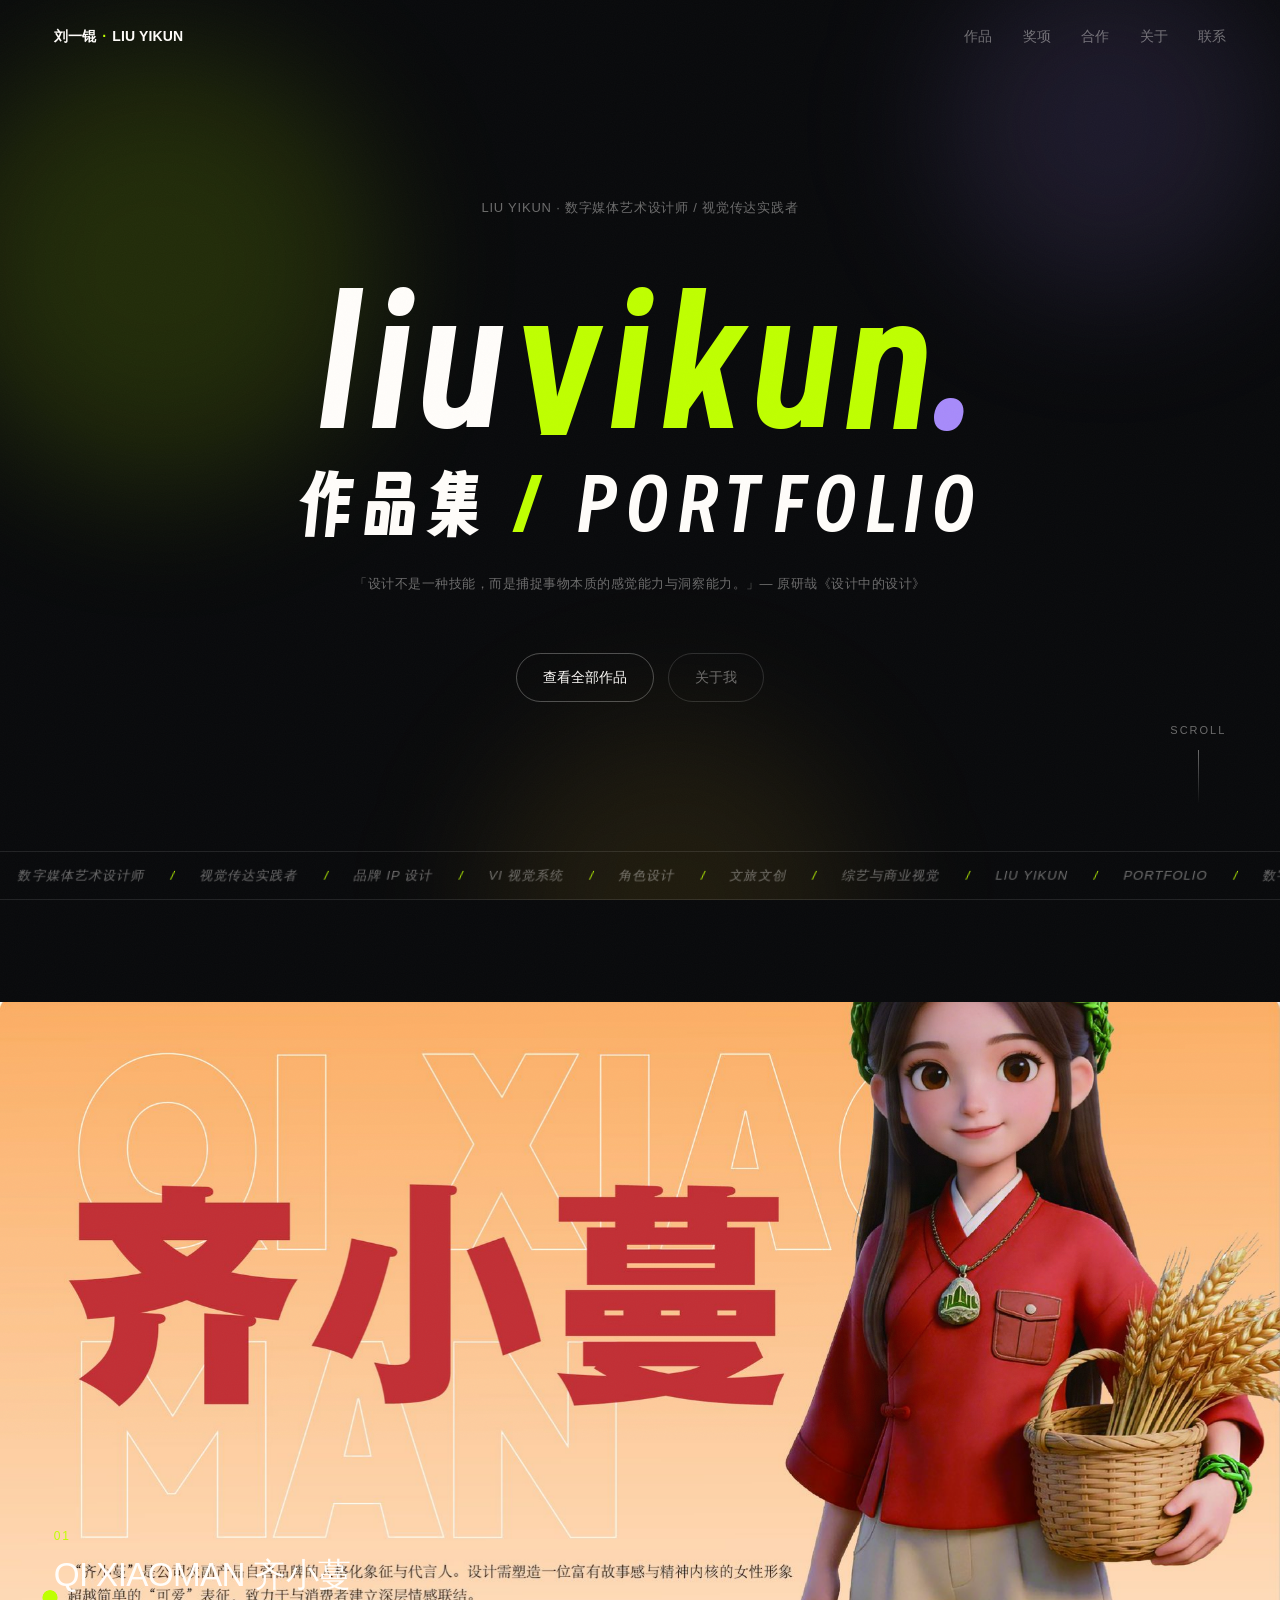
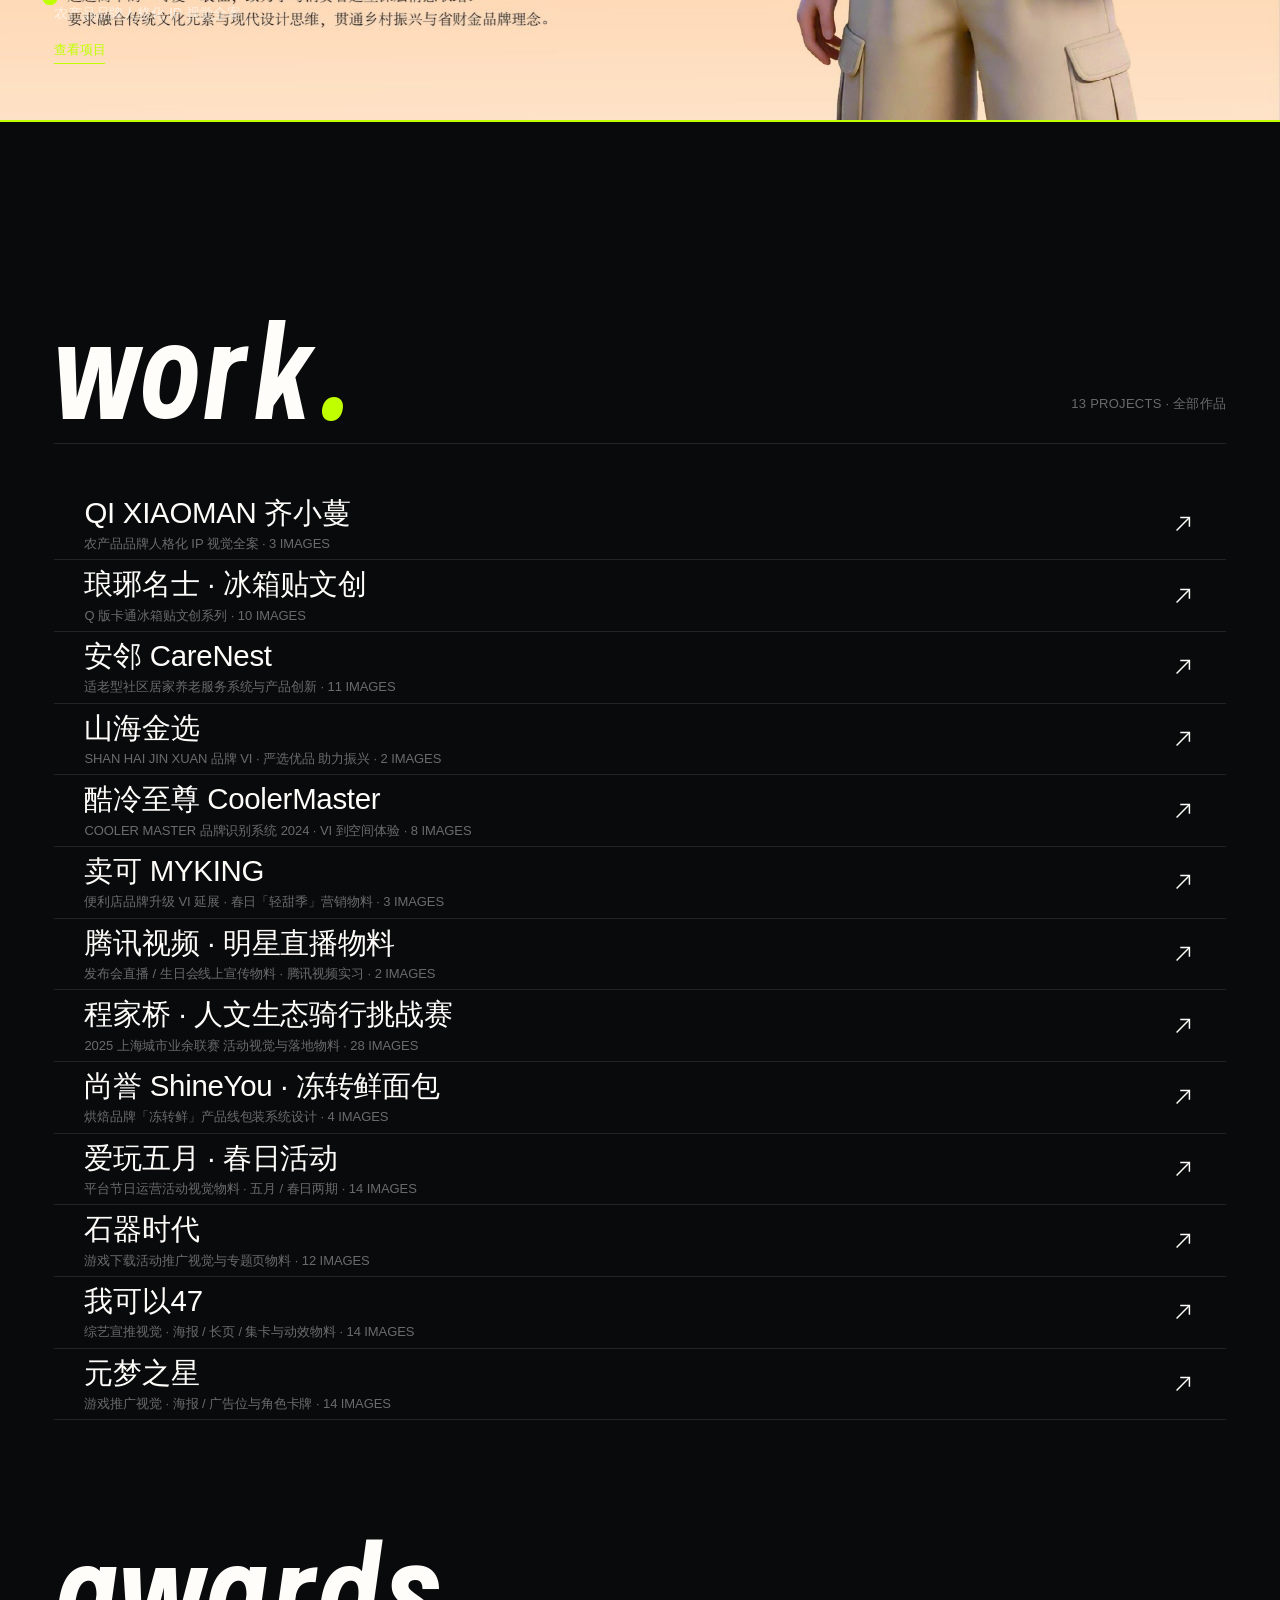
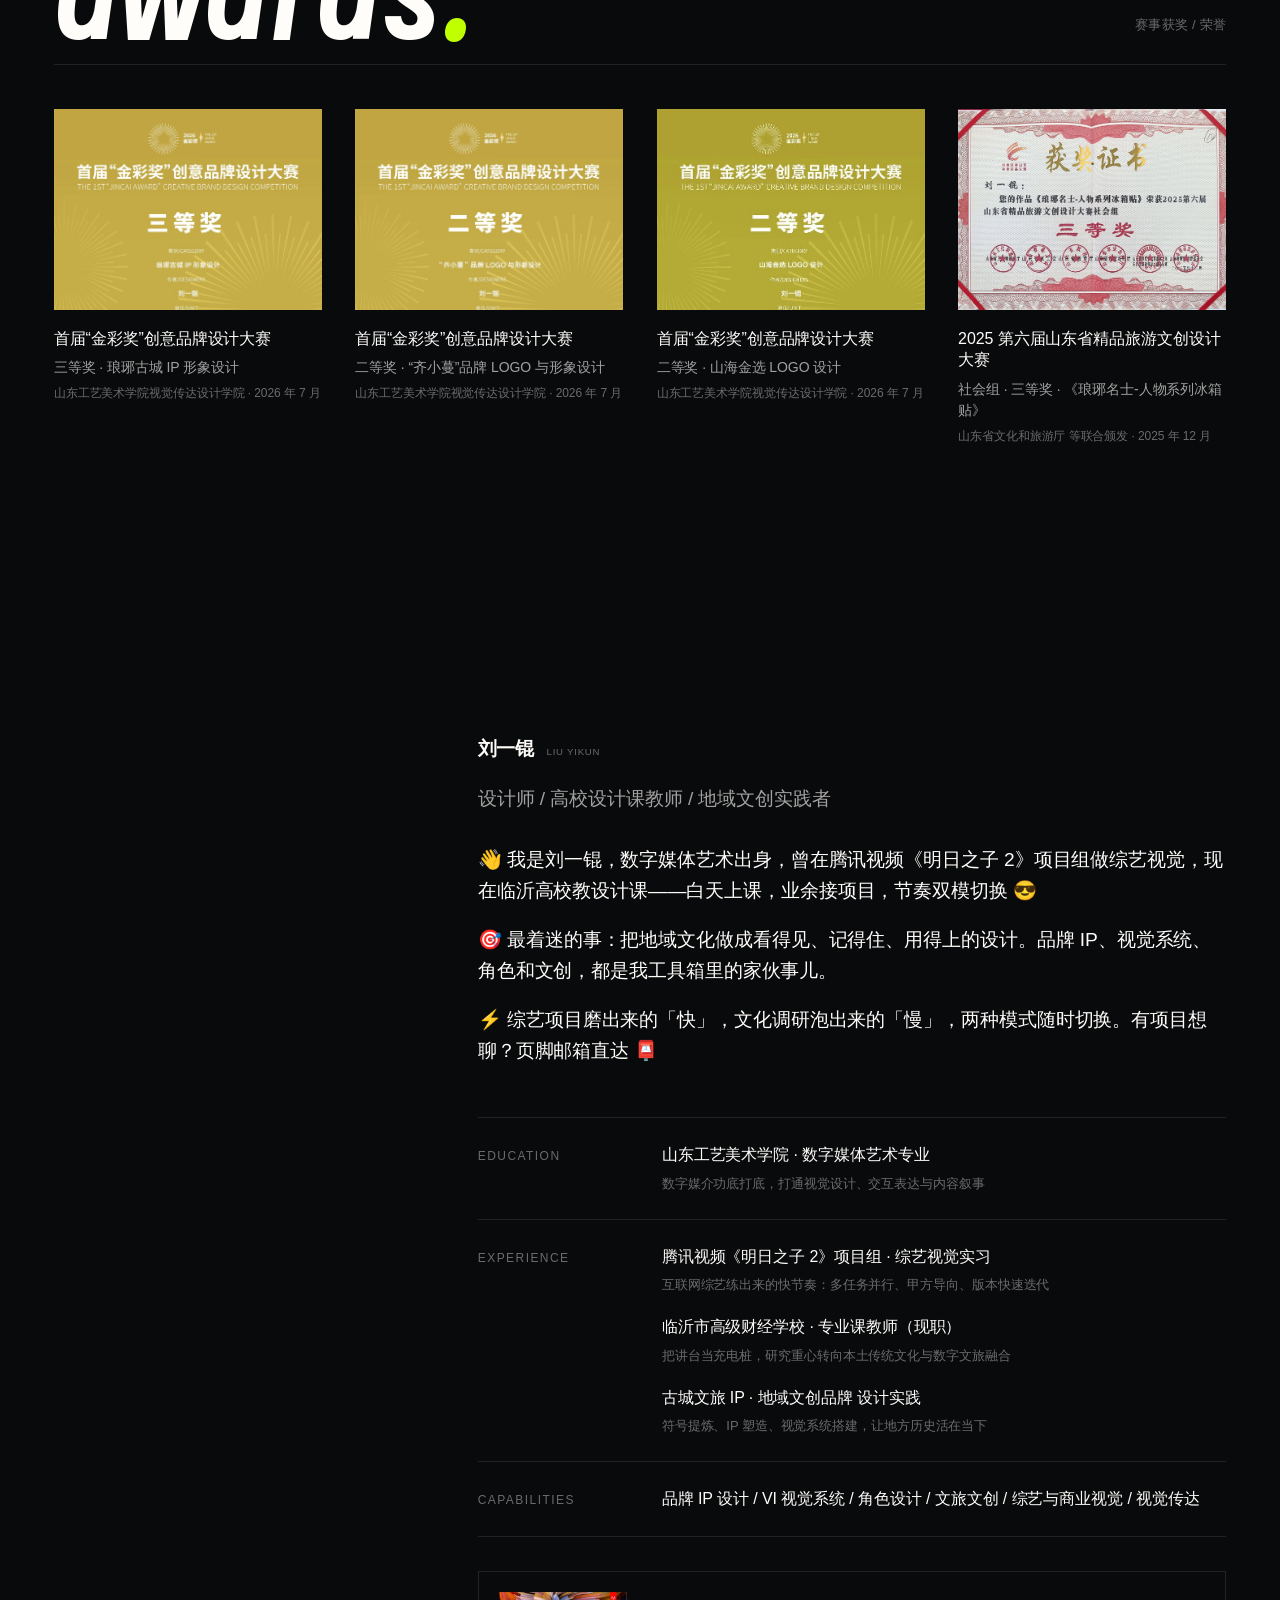
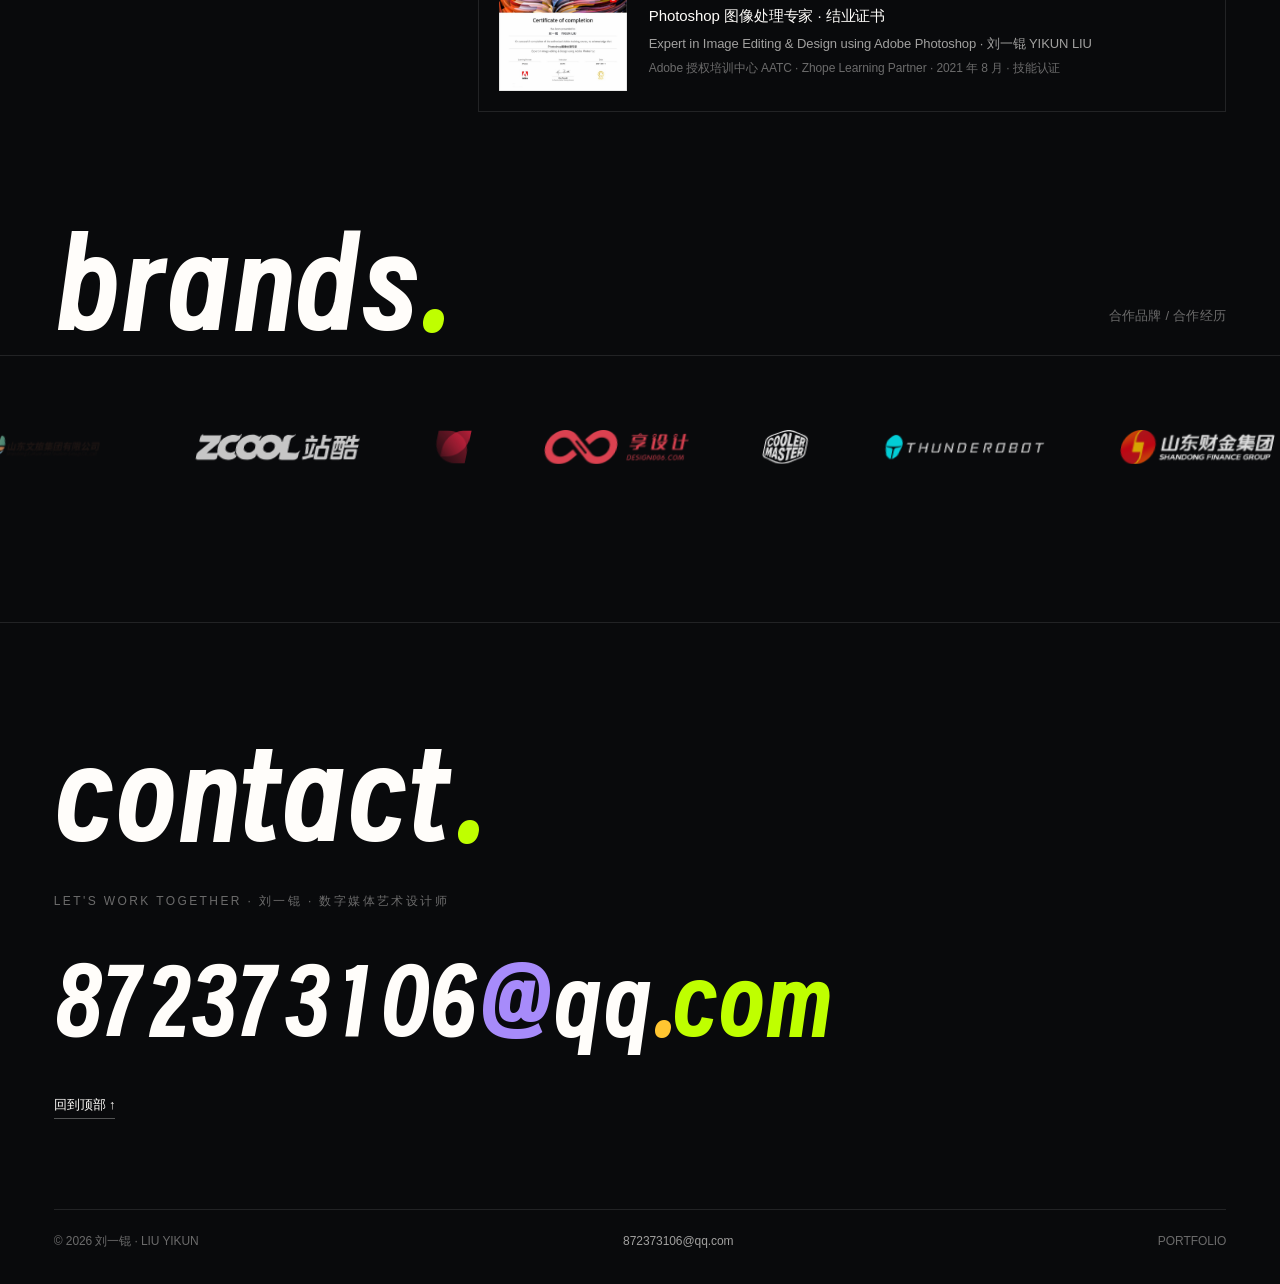
==== commit a4bd8422: "修复移动端作品列表布局错位，并补齐触屏适配 - style.css：窄屏 .work-row 网格列数与 DOM 不匹配。该规则声明了 3 列   (40px 1fr 24px)，但 .w-idx 早" ====
--- a/index.html
+++ b/index.html
@@ -3,10 +3,11 @@
 <head>
 <meta charset="UTF-8">
 <meta name="viewport" content="width=device-width, initial-scale=1.0">
+<meta name="theme-color" content="#090A0C">
 <title>刘一锟 — 作品集 / PORTFOLIO</title>
 <meta name="description" content="刘一锟 · LIU YIKUN — 数字媒体艺术设计师 / 视觉传达实践者。作品集：品牌 IP、VI 视觉系统、文旅文创与商业视觉。">
 <link rel="preload" as="image" href="assets/images/qxm/qxm-kv.jpg">
-<link rel="stylesheet" href="style.css?v=20260911b">
+<link rel="stylesheet" href="style.css?v=20260922a">
 <script src="main.js?v=20260910d" defer></script>
 </head>
 <body class="page-home">
--- a/style.css
+++ b/style.css
@@ -47,6 +47,7 @@
   letter-spacing: -0.005em;
   -webkit-font-smoothing: antialiased;
   text-rendering: optimizeLegibility;
+  -webkit-tap-highlight-color: transparent;
   overflow-x: hidden;
 }
 
@@ -511,6 +512,10 @@
   transition: transform 0.9s var(--ease), filter 0.6s var(--ease);
   filter: grayscale(0.15);
 }
+/* 金彩奖三张：露出上半部分（奖项名称），红章区域可不露出 */
+.awards-grid .award:nth-child(-n+3) .award-img img {
+  object-position: center top;
+}
 .award:hover .award-img img { transform: scale(1.04); filter: grayscale(0); }
 .award .t1 { font-size: 16px; font-weight: 500; line-height: 1.35; }
 .award .t2 { font-size: 14px; color: var(--dim2); margin-top: 8px; }
@@ -1046,7 +1051,7 @@
   .reel-stage { aspect-ratio: 4 / 3; }
   .reel-caption { bottom: 48px; }
 
-  .work-row { grid-template-columns: 40px 1fr 24px; gap: 12px; }
+  .work-row { grid-template-columns: 1fr 24px; gap: 12px; }
 
   .about-grid { grid-template-columns: 1fr; }
   .about-face img { aspect-ratio: 4 / 3; }
@@ -1069,6 +1074,24 @@
   .brands .sec-head { margin-left: 0; margin-right: 0; }
 }
 
+/* ============================================================
+   触屏端：没有 hover 离开事件，手指点过的行会永久停在悬停态
+   （整行荧光绿填充 + 文字反色 + 位移），此处逐条中和
+   ============================================================ */
+@media (hover: none), (pointer: coarse) {
+  .work-row:hover::before, .pn-item:hover::before { transform: scaleX(0); }
+  .work-row:hover, .pn-item:hover { color: var(--fg); }
+  .work-row:hover .w-name,
+  .work-row:hover .w-meta { transform: none; }
+  .work-row:hover .w-meta { color: var(--dim); }
+  .work-row:hover .w-name::before { max-width: 0; margin-right: 0; }
+  .work-row:hover .w-arrow svg { transform: none; color: inherit; }
+  .pn-item:hover .pn-k { color: var(--dim); }
+  .gimg:hover img { transform: none; }
+  .award:hover .award-img img { transform: none; filter: grayscale(0.15); }
+  .reel-caption:hover .rc-view { background: none; color: var(--accent); }
+}
+
 @media (prefers-reduced-motion: reduce) {
   *, *::before, *::after { animation-duration: 0.001ms !important; animation-iteration-count: 1 !important; transition-duration: 0.001ms !important; }
   .rv { opacity: 1; transform: none; }
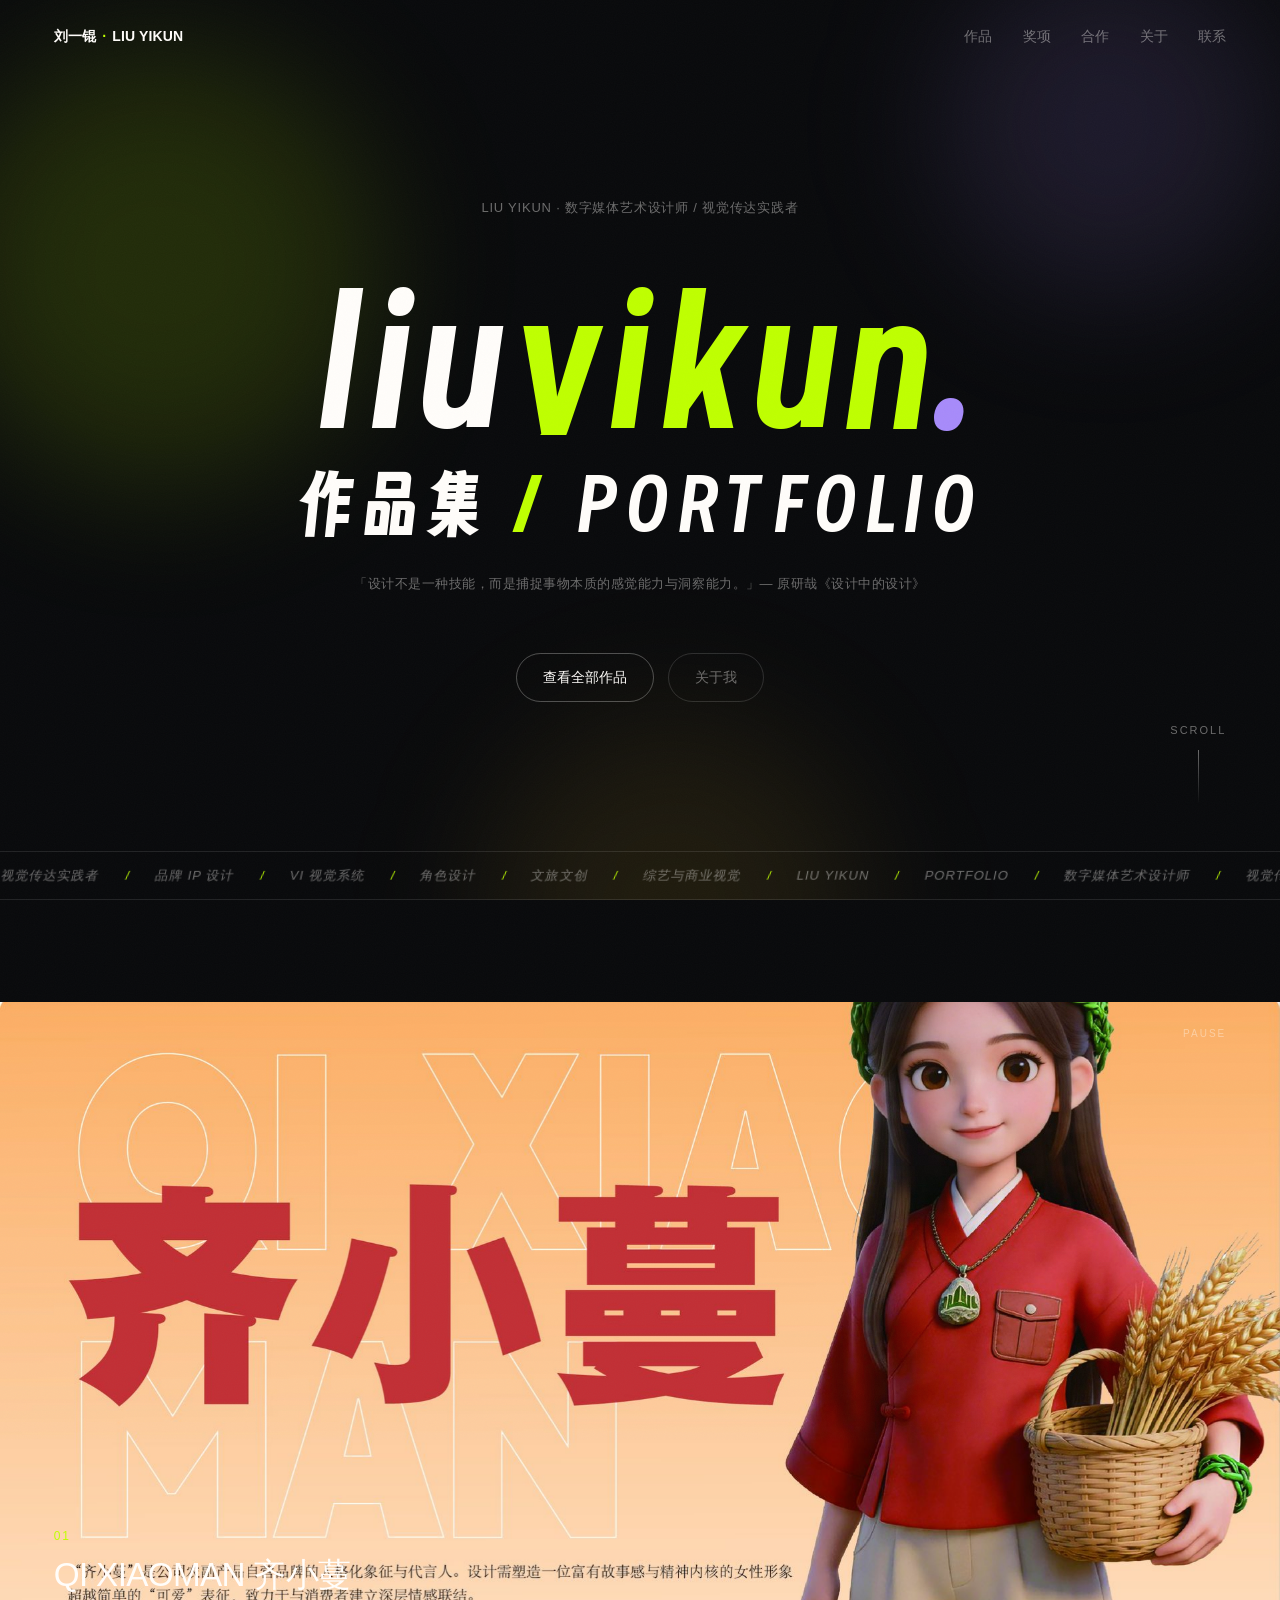
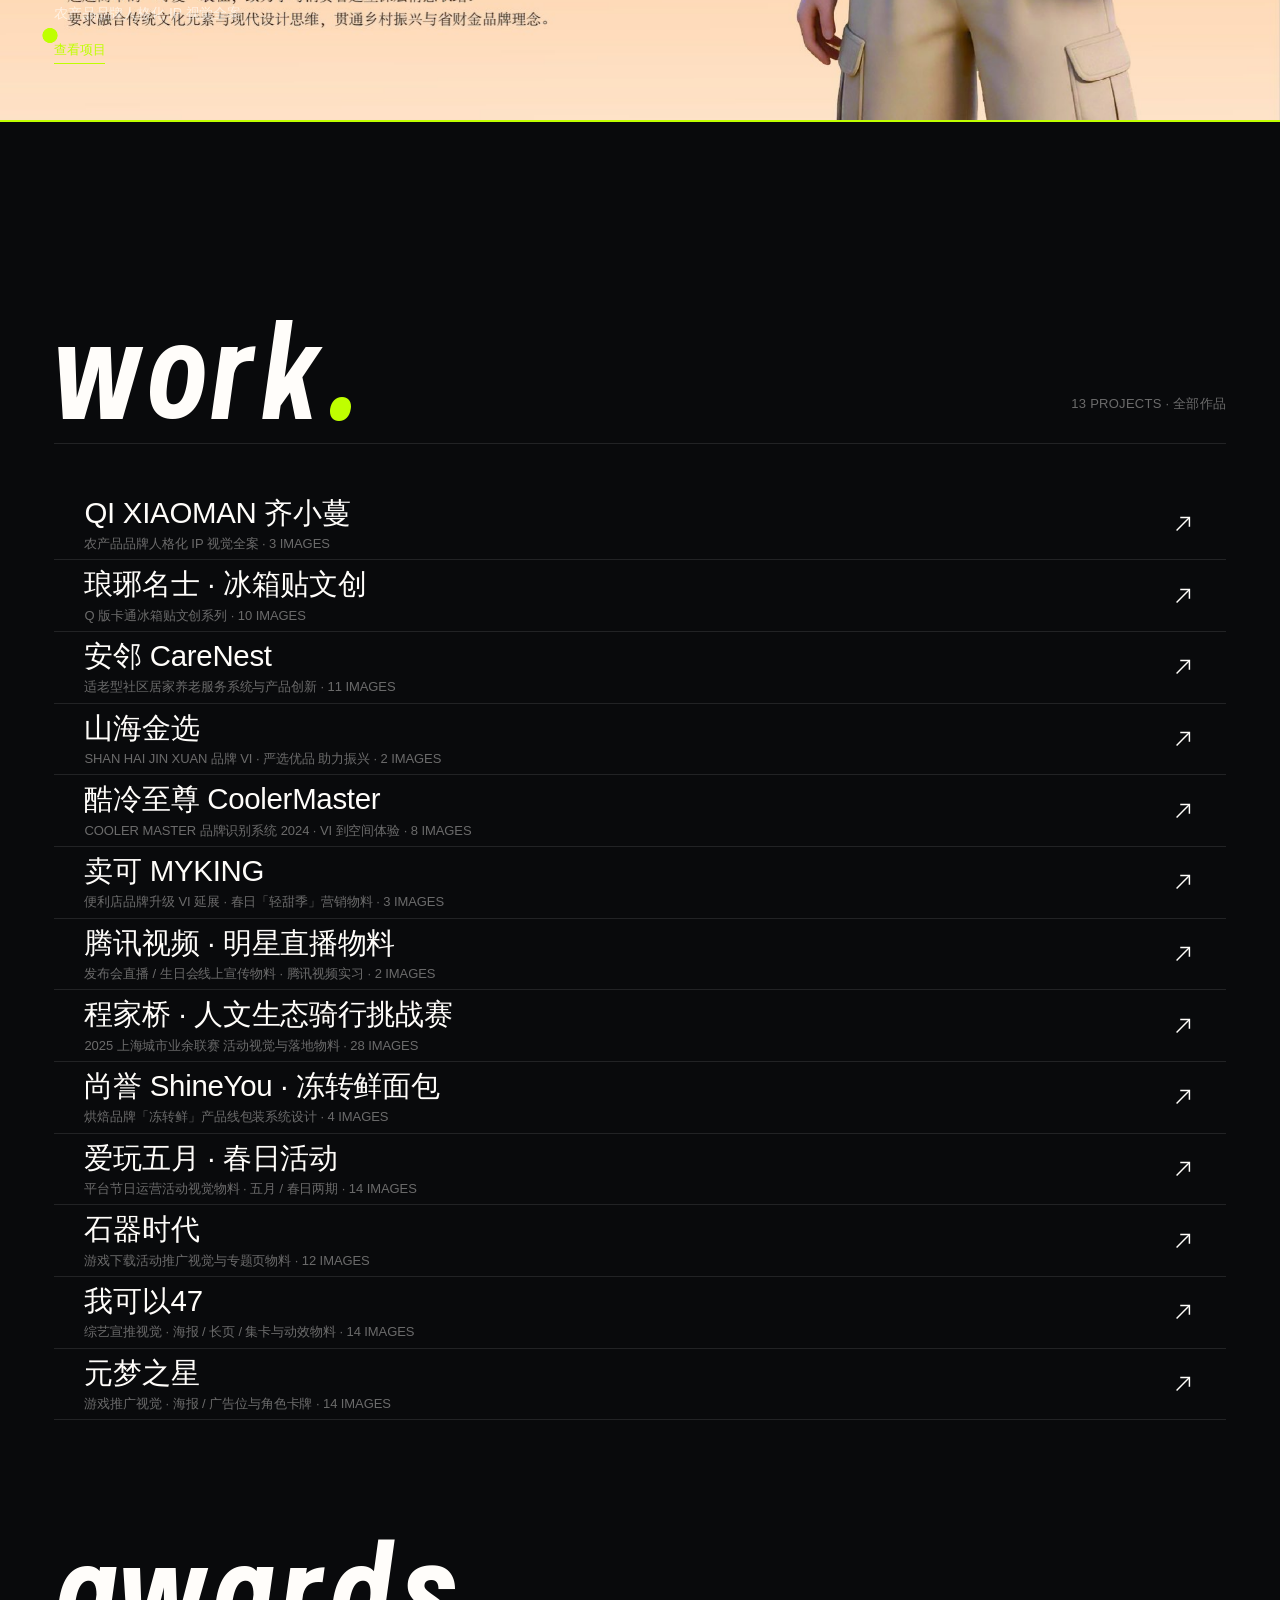
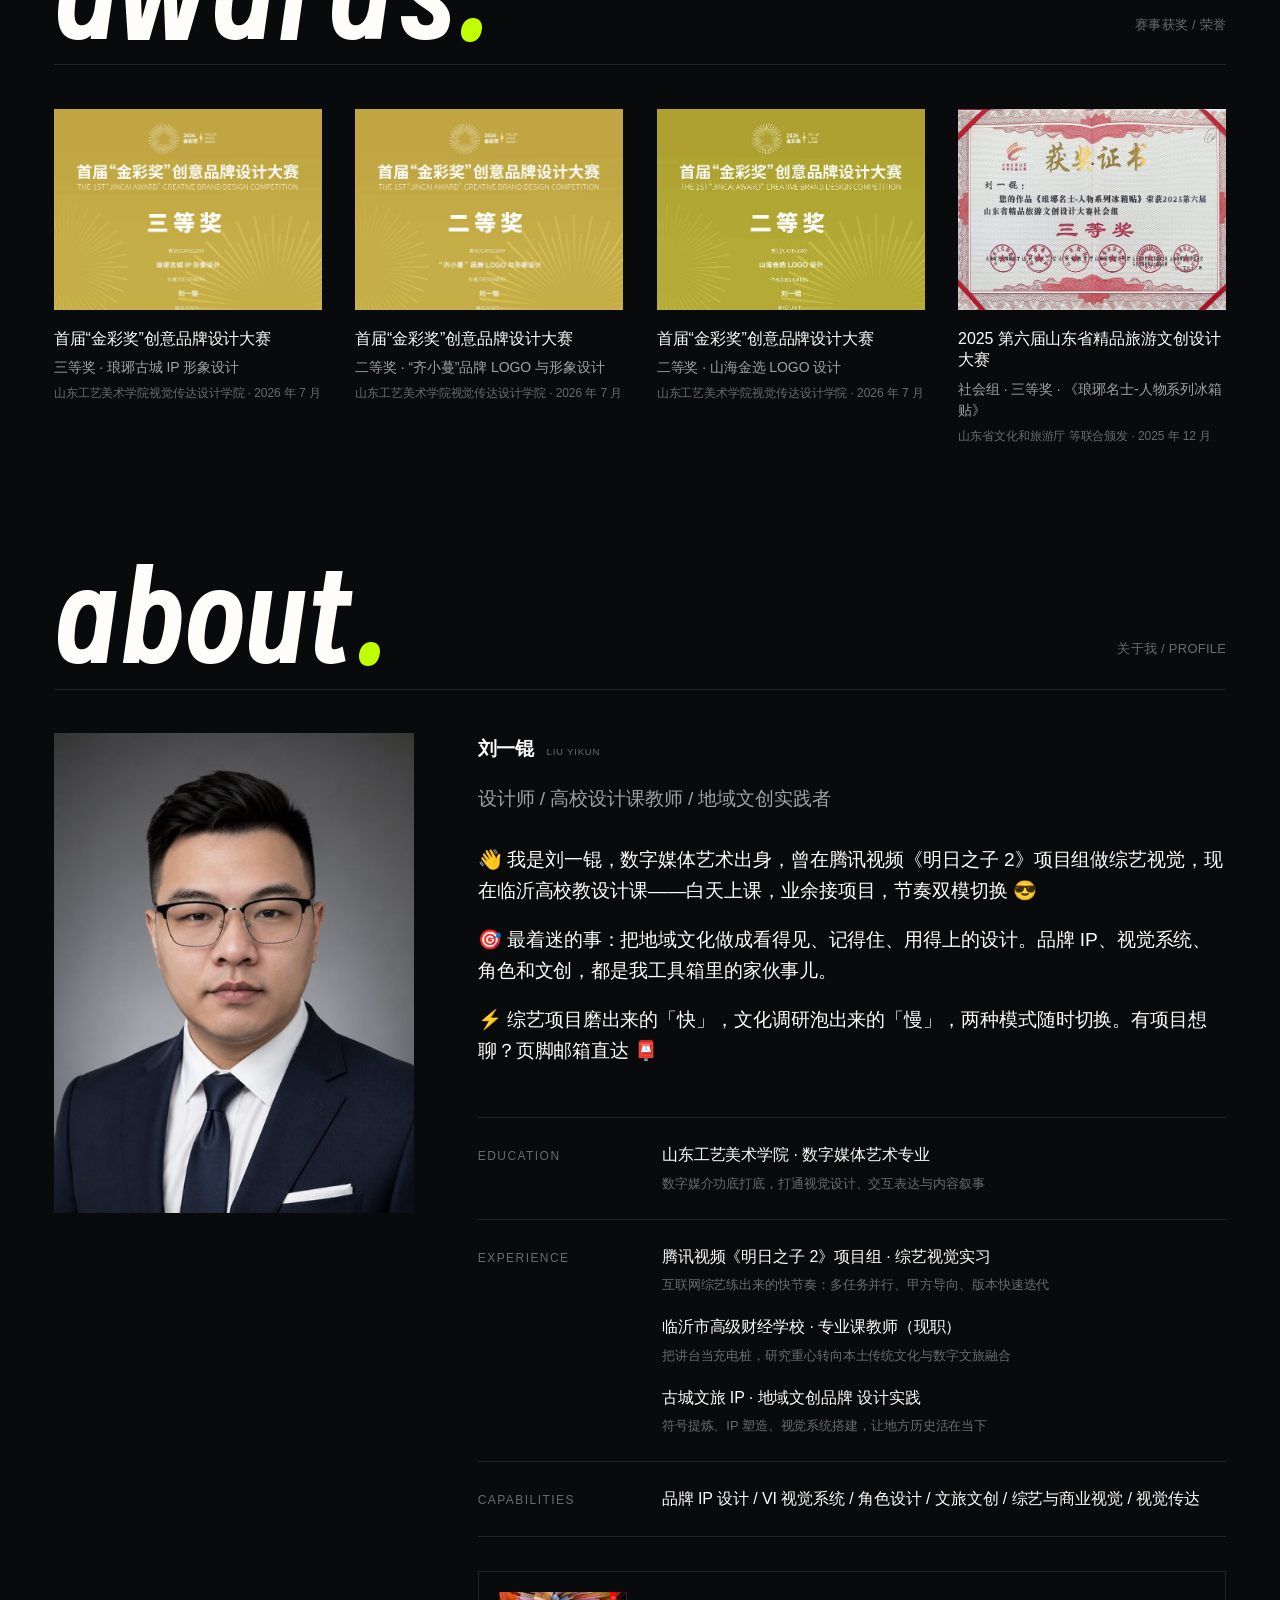
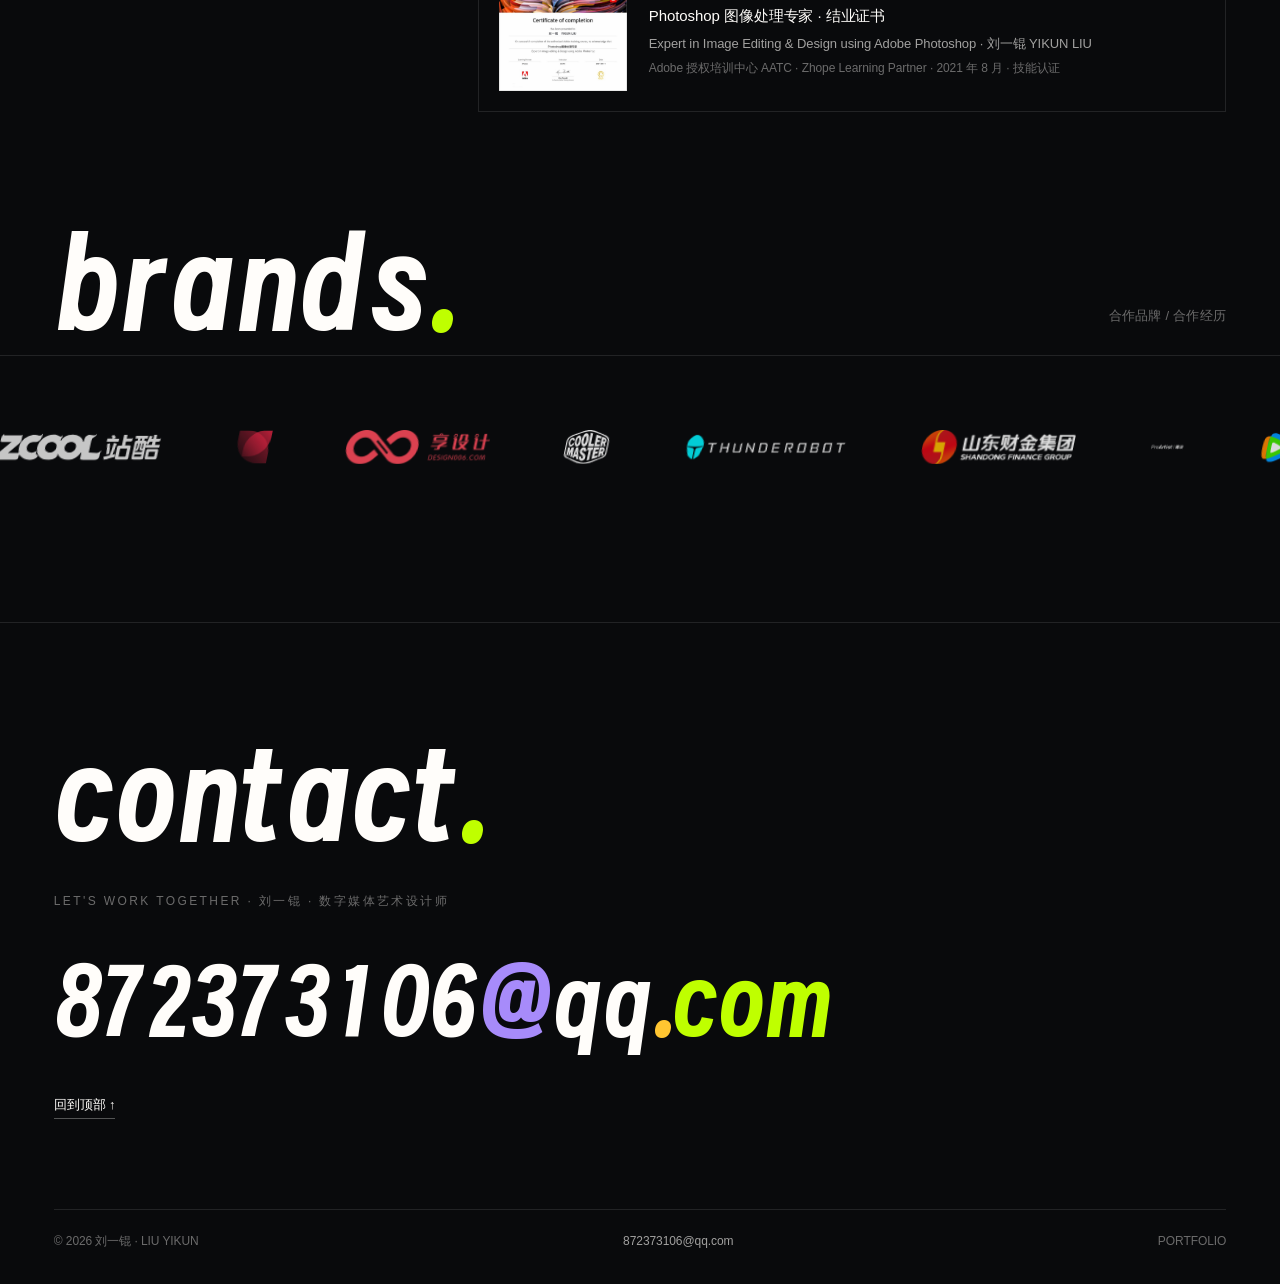
==== commit c23c7958: "增加动效与交互层次：标题逐字入场、错峰落位、磁吸按钮、轮播暂停开关、焦点体系 动效（与站点既有缓动和节奏共用同一套语言） - 区块巨型标题逐字拆分错峰升起（work/awards/about/bran" ====
--- a/index.html
+++ b/index.html
@@ -7,8 +7,8 @@
 <title>刘一锟 — 作品集 / PORTFOLIO</title>
 <meta name="description" content="刘一锟 · LIU YIKUN — 数字媒体艺术设计师 / 视觉传达实践者。作品集：品牌 IP、VI 视觉系统、文旅文创与商业视觉。">
 <link rel="preload" as="image" href="assets/images/qxm/qxm-kv.jpg">
-<link rel="stylesheet" href="style.css?v=20260922a">
-<script src="main.js?v=20260910d" defer></script>
+<link rel="stylesheet" href="style.css?v=20260922b">
+<script src="main.js?v=20260922b" defer></script>
 </head>
 <body class="page-home">
 
--- a/style.css
+++ b/style.css
@@ -56,6 +56,24 @@
 button { font: inherit; color: inherit; background: none; border: 0; cursor: pointer; }
 p, h1, h2, h3, dl, dd, dt, figure { margin: 0; }
 
+/* 触屏点按不再等待双击缩放判定，反馈即时 */
+a, button { touch-action: manipulation; }
+
+/* 键盘焦点：全站统一 2px 荧光绿描边 + 3px 间距，与暗底对比充足 */
+:focus-visible { outline: 2px solid var(--accent); outline-offset: 3px; }
+
+/* ---------- 图片渐进显影 ----------
+   初始隐藏态挂在 .has-reveal 上（由 JS 注入），因此禁用 JS 时图片默认可见。
+   选择器刻意保持 (0,2,1) 权重，好让文件后段的 :hover 缩放规则按源码顺序胜出 */
+.has-reveal .gimg img,
+.has-reveal .about-face img {
+  opacity: 0;
+  transform: scale(1.06);
+  transition: opacity 0.8s var(--ease), transform 1.1s var(--ease);
+}
+.gimg img.is-loaded,
+.about-face img.is-loaded { opacity: 1; transform: none; }
+
 .wrap {
   width: 100%;
   max-width: var(--maxw);
@@ -180,9 +198,12 @@
   font-size: 14px;
   border: 1px solid rgba(255, 253, 250, 0.28);
   border-radius: 999px;
+  /* 位移由 JS 写入 --mx/--my（磁吸，仅精确指针设备），按压缩放只改 --sc，互不覆盖 */
+  transform: translate(var(--mx, 0px), var(--my, 0px)) scale(var(--sc, 1));
   transition: color 0.4s var(--ease), border-color 0.4s var(--ease), background 0.4s var(--ease);
 }
 .btn-line:hover { background: var(--accent); border-color: var(--accent); color: var(--ink); }
+.btn-line:active { --sc: 0.972; }
 .btn-line.ghost { border-color: rgba(255, 253, 250, 0.14); color: var(--dim); }
 .btn-line.ghost:hover { color: var(--ink); background: var(--fg); border-color: var(--fg); }
 
@@ -379,6 +400,22 @@
 }
 .reel-caption:hover .rc-view { background: var(--accent); color: var(--ink); border-color: var(--accent); }
 
+/* 自动轮播的暂停开关：持续自动播放的动效必须留一个可关闭的入口。
+   放在舞台右上角，避开左上水滴与底部进度线，320px 窄屏下也不会压到水滴热区 */
+.reel-toggle {
+  position: absolute;
+  top: 16px;
+  right: var(--pad);
+  z-index: 7;
+  padding: 8px 0 8px 12px;
+  font-size: 10px;
+  letter-spacing: 0.2em;
+  text-transform: uppercase;
+  color: var(--dim);
+  transition: color 0.35s var(--ease);
+}
+.reel-toggle:hover, .reel-toggle:focus-visible { color: var(--accent); }
+
 /* ============================================================
    区块标题
    ============================================================ */
@@ -439,6 +476,8 @@
 }
 .work-row:hover::before, .work-row:focus-visible::before { transform: scaleX(1); }
 .work-row:hover, .work-row:focus-visible { color: var(--ink); }
+/* 触屏没有 hover，用点按瞬间的浅色底给出「按到了」的确认 */
+.work-row:active { background: rgba(191, 255, 0, 0.07); }
 
 /* tigranz 式编号直接隐去，保持行内只有项目名 + 箭头 */
 .w-idx { display: none; }
@@ -922,6 +961,7 @@
 }
 .pn-item:hover { color: var(--ink); }
 .pn-item:hover::before { transform: scaleX(1); }
+.pn-item:active { background: rgba(191, 255, 0, 0.07); }
 .pn-k { display: block; font-size: 11px; letter-spacing: 0.18em; color: var(--dim); text-transform: uppercase; }
 .pn-n { display: block; font-size: clamp(18px, 2.4vw, 33px); font-weight: 500; margin-top: 12px; letter-spacing: -0.01em; }
 .pn-item:hover .pn-k { color: rgba(9, 10, 12, 0.55); }
@@ -933,6 +973,8 @@
   opacity: 0;
   transform: translateY(26px);
   transition: opacity 0.9s var(--ease), transform 0.9s var(--ease);
+  /* 错峰入场：JS 按元素次序写入 --d，同批元素依次落位而非齐刷刷弹出 */
+  transition-delay: var(--d, 0ms);
 }
 .rv.in { opacity: 1; transform: none; }
 
@@ -966,10 +1008,17 @@
 .claim-src.rv { transition-delay: 0.65s; }
 .hero-cta.rv { transition-delay: 0.8s; }
 
-/* 区块巨型标题：滚动进入时从下方带一点旋转升起（sec-head 裁切出遮罩效果） */
+/* 区块巨型标题：逐字错峰升起（字符由 main.js 拆分；未拆分时退回父级整体渐显）。
+   触发条件是「任意祖先拿到 .in」——首页 .rv 挂在 .sec-head 上，contact 则在 .ct-tt 自身 */
 .sec-head { overflow: hidden; }
-.sec-head .tt.rv { transform: translateY(115%) rotate(2.5deg); transition-duration: 1.05s; }
-.sec-head .tt.rv.in { transform: none; }
+.tt-ch {
+  display: inline-block;
+  opacity: 0;
+  transform: translateY(0.44em) rotate(5deg);
+  transition: opacity 0.7s var(--ease), transform 0.95s var(--ease);
+  transition-delay: calc(var(--i, 0) * 58ms);
+}
+.in .tt-ch { opacity: 1; transform: none; }
 
 /* 轮播 Ken Burns：当前图缓缓收紧 */
 .reel-slide.is-active img { animation: reelkb 6.5s var(--ease) forwards; }
@@ -1029,6 +1078,16 @@
 }
 
 /* ============================================================
+   站内跳转过渡：View Transitions（Chromium 120+ 生效，其余浏览器
+   直接硬跳，零副作用）。旧页轻微放大淡出，新页略微收拢淡入
+   ============================================================ */
+@view-transition { navigation: auto; }
+::view-transition-old(root) { animation: vt-out 0.26s var(--ease) both; }
+::view-transition-new(root) { animation: vt-in 0.4s var(--ease) both; }
+@keyframes vt-out { to { opacity: 0; transform: scale(1.012); } }
+@keyframes vt-in { from { opacity: 0; transform: scale(0.988); } }
+
+/* ============================================================
    响应式
    ============================================================ */
 @media (max-width: 1100px) {
@@ -1095,4 +1154,5 @@
 @media (prefers-reduced-motion: reduce) {
   *, *::before, *::after { animation-duration: 0.001ms !important; animation-iteration-count: 1 !important; transition-duration: 0.001ms !important; }
   .rv { opacity: 1; transform: none; }
-}
+  ::view-transition-old(root), ::view-transition-new(root) { animation: none !important; }
+}
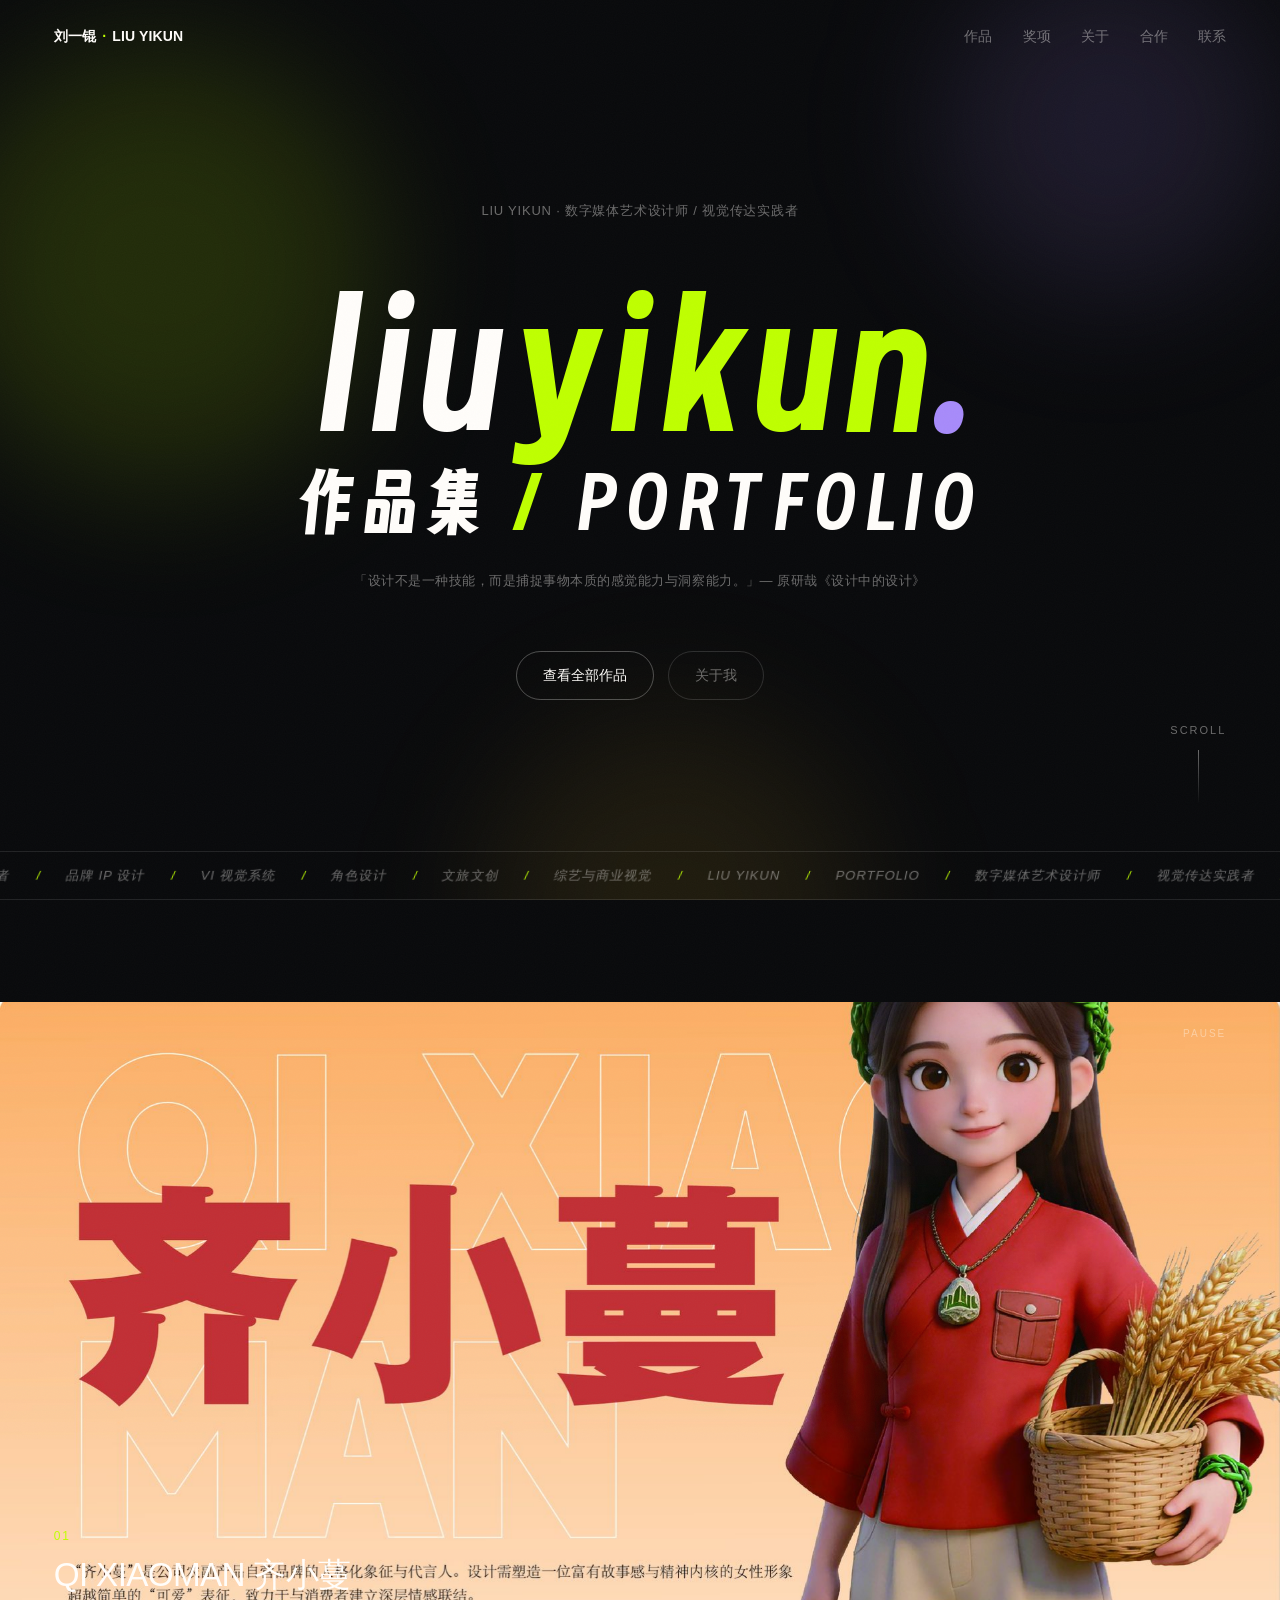
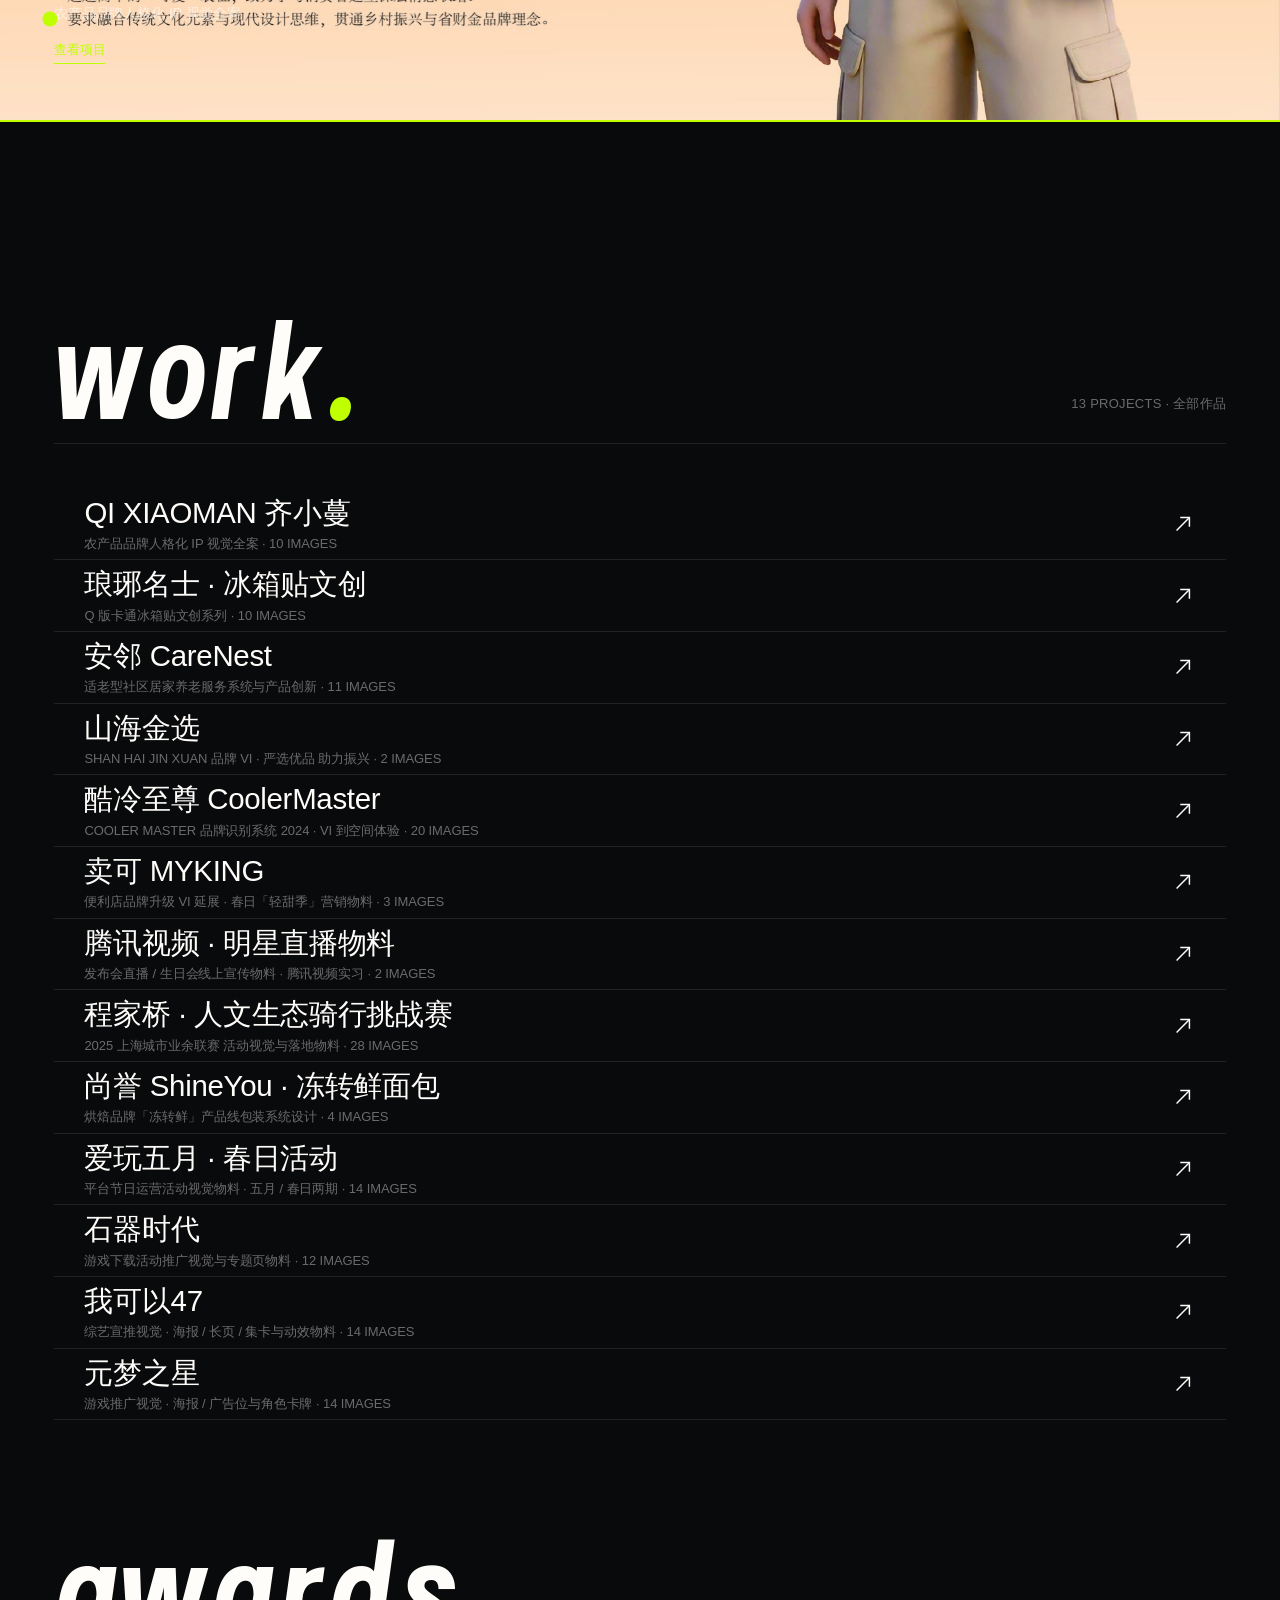
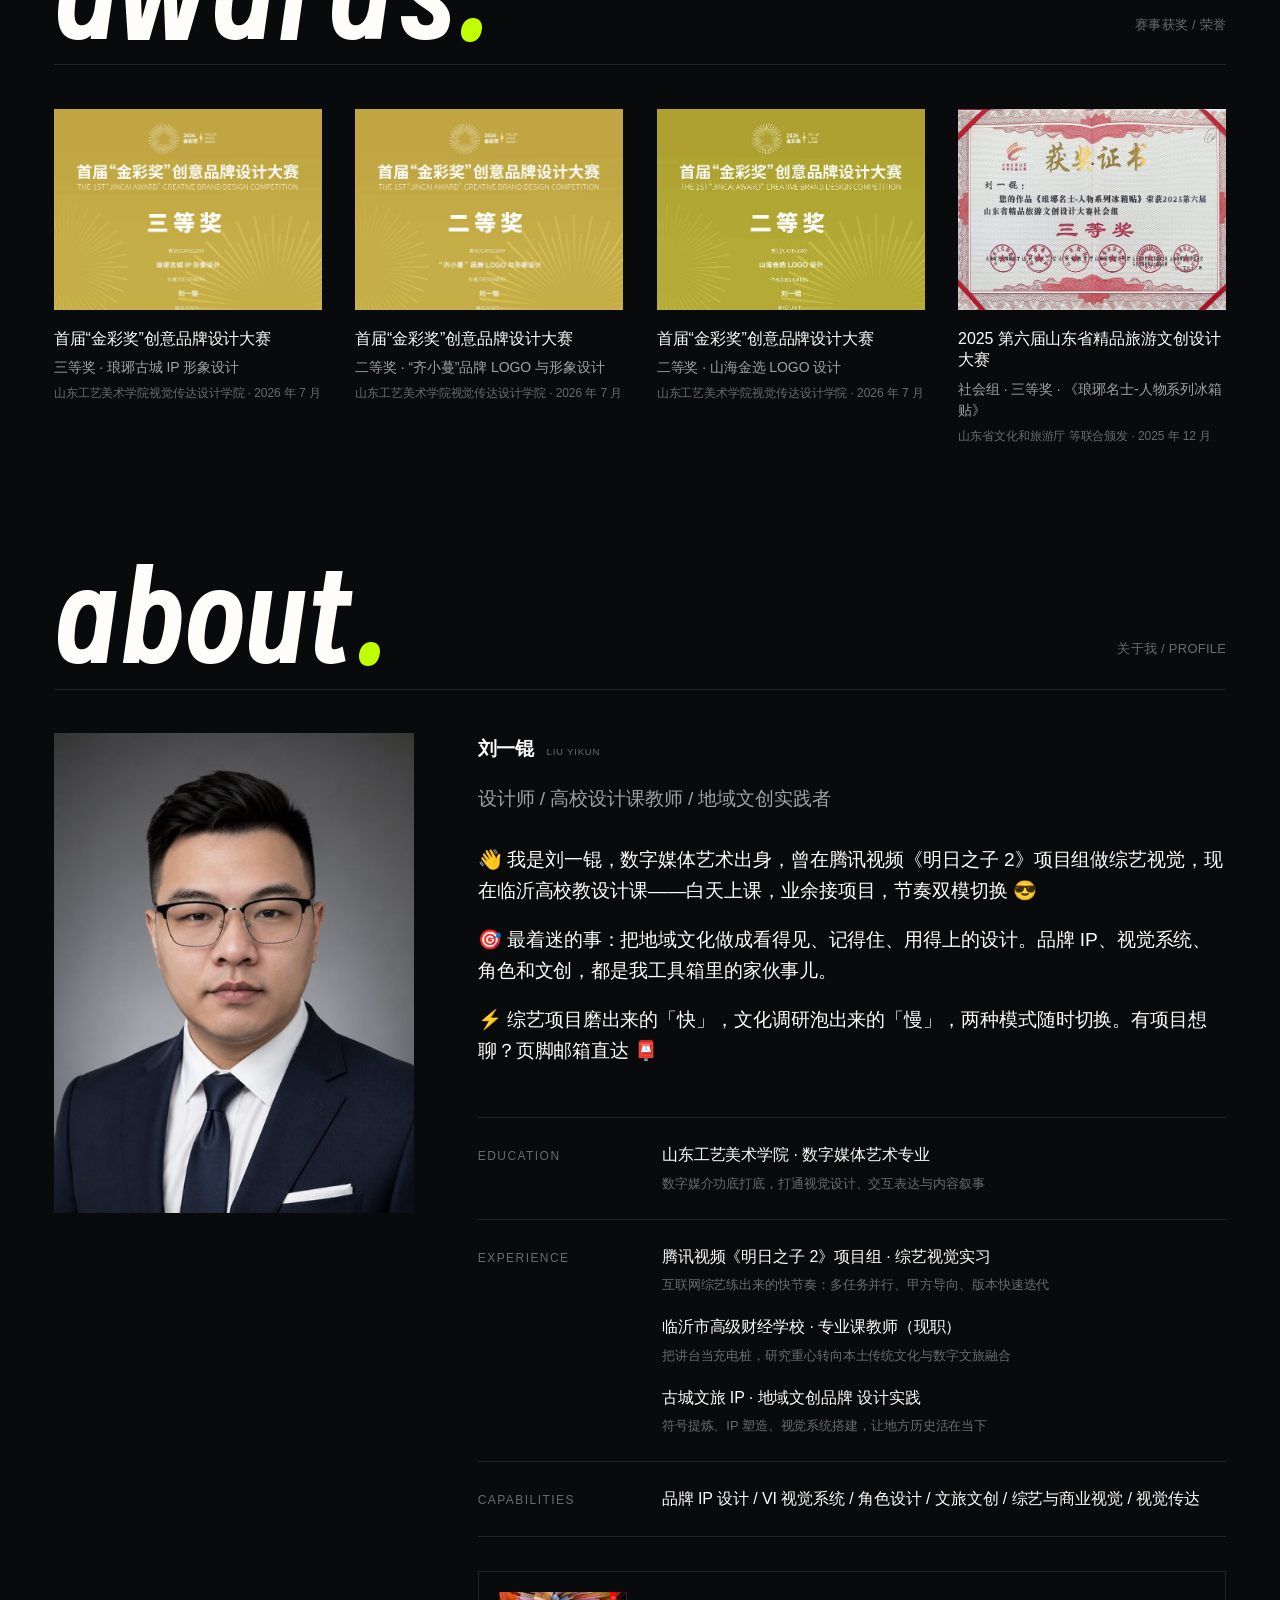
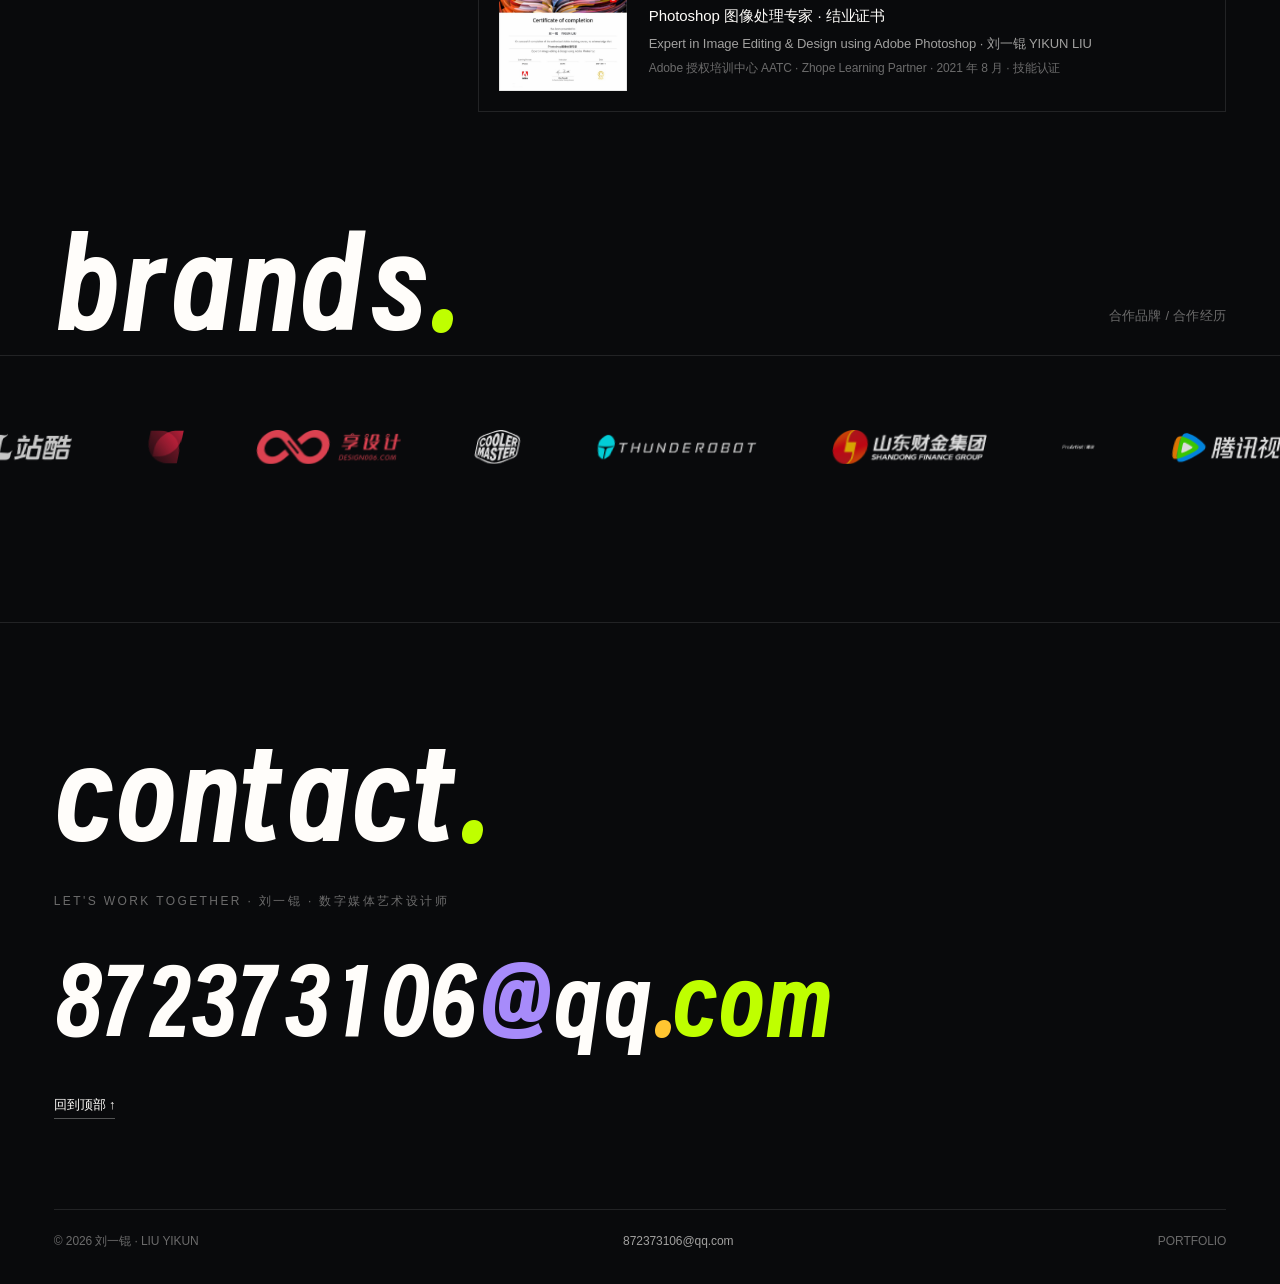
==== commit 3d681d6b: "修复首屏字标下勾裁切与作品数据错标，子集化展示字体 - .wordmark 裁切框补 0.3em 下内边距并用等高负外边距保持版式不动，入场位移放大到 150%：   该字体 y 下勾伸出基线 0.2" ====
--- a/index.html
+++ b/index.html
@@ -7,8 +7,10 @@
 <title>刘一锟 — 作品集 / PORTFOLIO</title>
 <meta name="description" content="刘一锟 · LIU YIKUN — 数字媒体艺术设计师 / 视觉传达实践者。作品集：品牌 IP、VI 视觉系统、文旅文创与商业视觉。">
 <link rel="preload" as="image" href="assets/images/qxm/qxm-kv.jpg">
-<link rel="stylesheet" href="style.css?v=20260922b">
-<script src="main.js?v=20260922b" defer></script>
+<!-- 展示字体只有首页用得到，预取以消除巨型字标的换字闪烁 -->
+<link rel="preload" as="font" type="font/ttf" crossorigin href="fonts/font-zh.ttf?v=20261104a">
+<link rel="stylesheet" href="style.css?v=20261104a">
+<script src="main.js?v=20261104a" defer></script>
 </head>
 <body class="page-home">
 
@@ -17,8 +19,8 @@
   <nav class="nav" aria-label="主导航">
       <a href="#works" data-spy>作品</a>
       <a href="#awards" data-spy>奖项</a>
+      <a href="#profile" data-spy>关于</a>
       <a href="#collabs" data-spy>合作</a>
-      <a href="#profile" data-spy>关于</a>
       <a href="#contact" data-spy>联系</a>
   </nav>
 </header>
@@ -115,7 +117,7 @@
         <span class="w-idx">01</span>
         <span class="w-body">
           <span class="w-name">QI XIAOMAN 齐小蔓</span>
-          <span class="w-meta">农产品品牌人格化 IP 视觉全案 · 3 IMAGES</span>
+          <span class="w-meta">农产品品牌人格化 IP 视觉全案 · 10 IMAGES</span>
         </span>
         <span class="w-arrow" aria-hidden="true">
           <svg viewBox="0 0 24 24" width="22" height="22" fill="none" stroke="currentColor" stroke-width="1.6"><path d="M5 19L19 5"/><path d="M9 5h10v10"/></svg>
@@ -159,7 +161,7 @@
         <span class="w-idx">05</span>
         <span class="w-body">
           <span class="w-name">酷冷至尊 CoolerMaster</span>
-          <span class="w-meta">COOLER MASTER 品牌识别系统 2024 · VI 到空间体验 · 8 IMAGES</span>
+          <span class="w-meta">COOLER MASTER 品牌识别系统 2024 · VI 到空间体验 · 20 IMAGES</span>
         </span>
         <span class="w-arrow" aria-hidden="true">
           <svg viewBox="0 0 24 24" width="22" height="22" fill="none" stroke="currentColor" stroke-width="1.6"><path d="M5 19L19 5"/><path d="M9 5h10v10"/></svg>
--- a/style.css
+++ b/style.css
@@ -4,10 +4,13 @@
    强调色仅在交互态出现
    ============================================================ */
 
-/* ---------- 字体：正文黑体栈 + 展示层字魂扁桃体（圆体，承担巨型标题/字标） ---------- */
+/* ---------- 字体：正文黑体栈 + 展示层字魂扁桃体（圆体，承担巨型标题/字标） ----------
+   font-zh.ttf 是子集：仅含可打印 ASCII + 「作品集」三字与常用中文标点（原 2.2MB → 24KB）。
+   完整原件留在 fonts/字魂扁桃体.ttf。若日后给 .tt 区块标题加中文，需先用原件重新子集，
+   否则缺字会静默回退到系统黑体。 */
 @font-face {
   font-family: 'ZiHunBianTaoTi';
-  src: url('fonts/font-zh.ttf') format('truetype');
+  src: url('fonts/font-zh.ttf?v=20261104a') format('truetype');
   font-weight: 400;
   font-style: normal;
   font-display: swap;
@@ -175,7 +178,8 @@
   line-height: 1.15;
   letter-spacing: 0.08em;
   color: var(--fg);
-  margin-top: clamp(10px, 1.6vw, 22px);
+  /* 下放开间距：字标 y 的下勾按 0.292em 伸出，原 1.6vw 上限 22px 在 1920 宽会被斜杠压住 2.8px */
+  margin-top: clamp(12px, 2vw, 36px);
 }
 .wordmark-cn .wm-sep { color: var(--accent); margin: 0 0.35em; font-weight: 400; }
 .claim-src {
@@ -992,12 +996,15 @@
 @keyframes blob3 { to { transform: translate(6vw, -14vh) scale(1.22); } }
 .hero-inner { position: relative; z-index: 1; }
 
-/* 首屏字标逐字弹入（字符由 main.js 拆分） */
-.wordmark { overflow: hidden; padding-bottom: 0.06em; }
+/* 首屏字标逐字弹入（字符由 main.js 拆分）
+   裁切框必须容得下「y」的下勾：该字体下勾伸出基线 0.292em，而 line-height 0.92 只留到基线以下
+   0.06em，直接裁会切掉约八成，名字读成 liuvikun。补 0.3em 下内边距撑开裁切框，再用等高负外边距
+   保持版式位置不变；入场位移随之放大到 150%，确保初始字符仍完全落在裁切框之外。 */
+.wordmark { overflow: hidden; padding-bottom: 0.3em; margin-bottom: -0.3em; }
 .wm-ch {
   display: inline-block;
   opacity: 0;
-  transform: translateY(120%) rotate(8deg);
+  transform: translateY(150%) rotate(8deg);
   animation: wm-in 0.9s var(--ease) forwards;
   animation-delay: calc(var(--i, 0) * 50ms + 150ms);
 }
